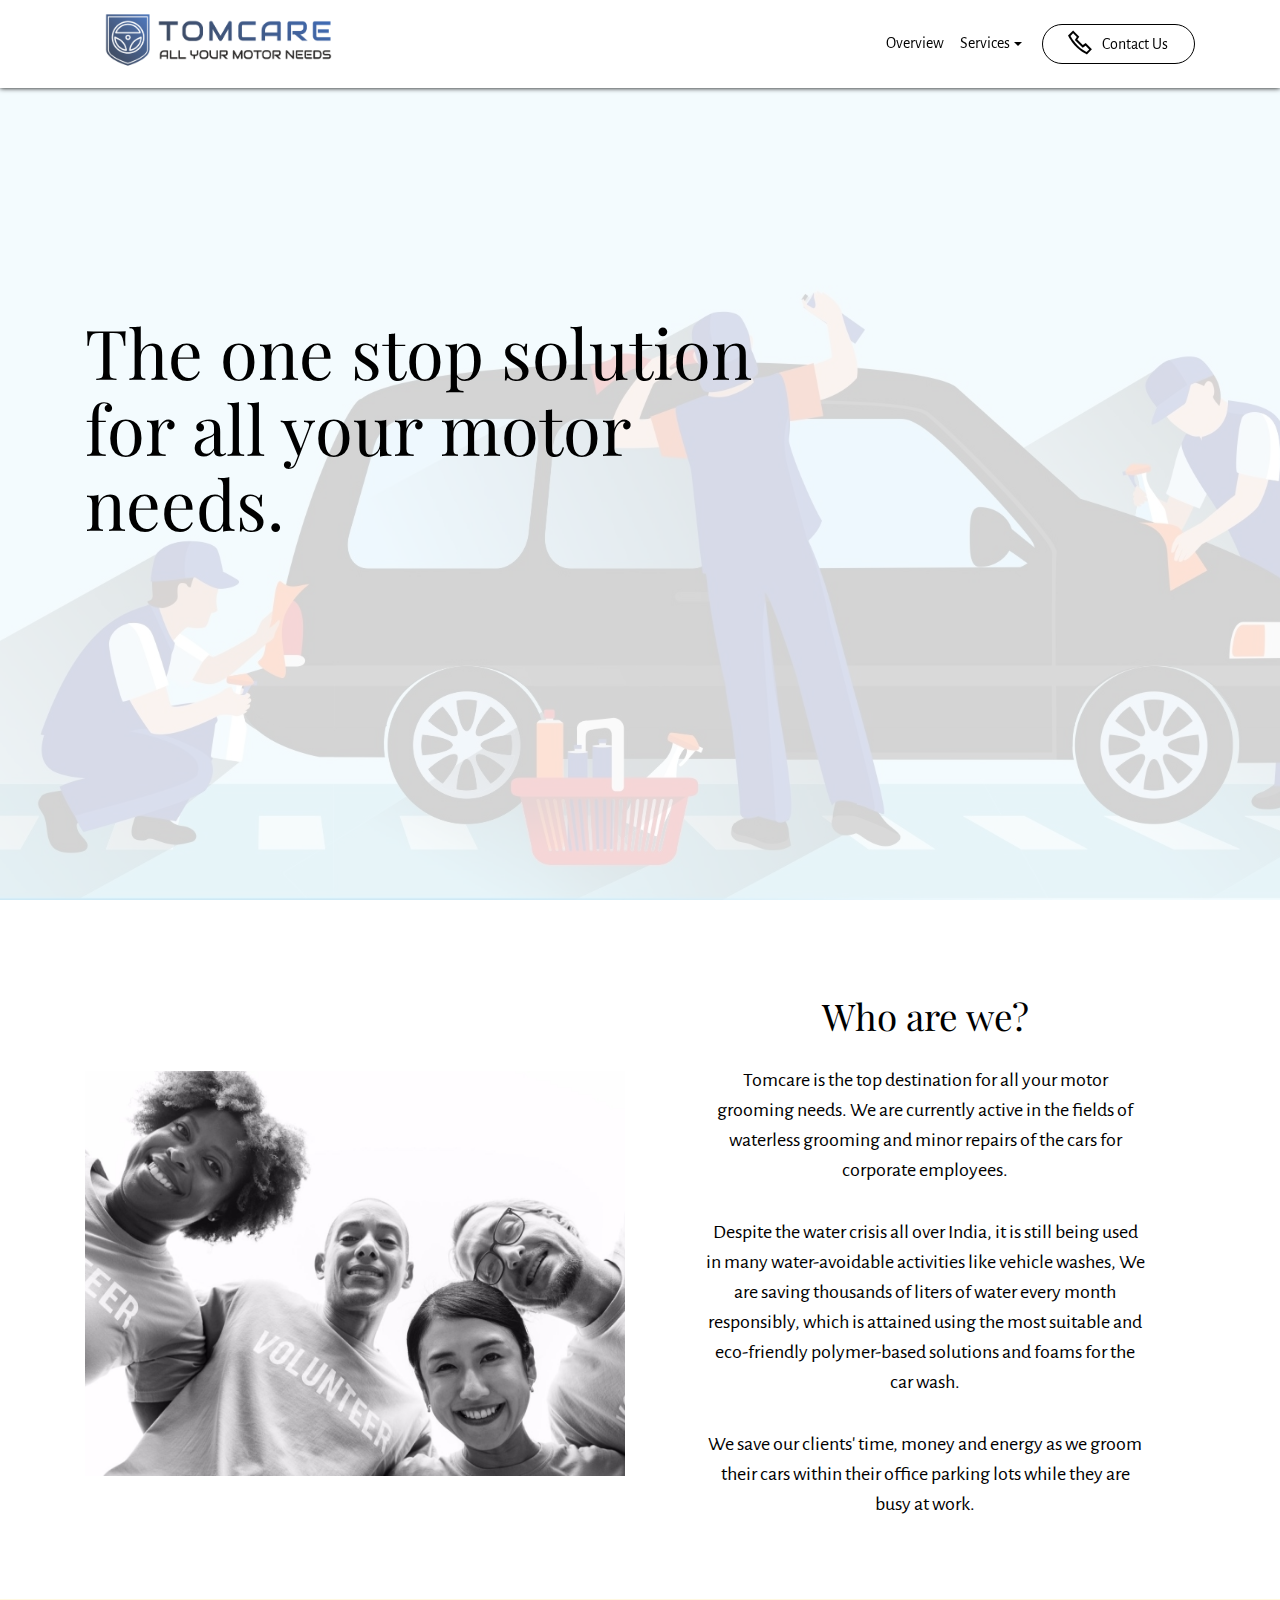
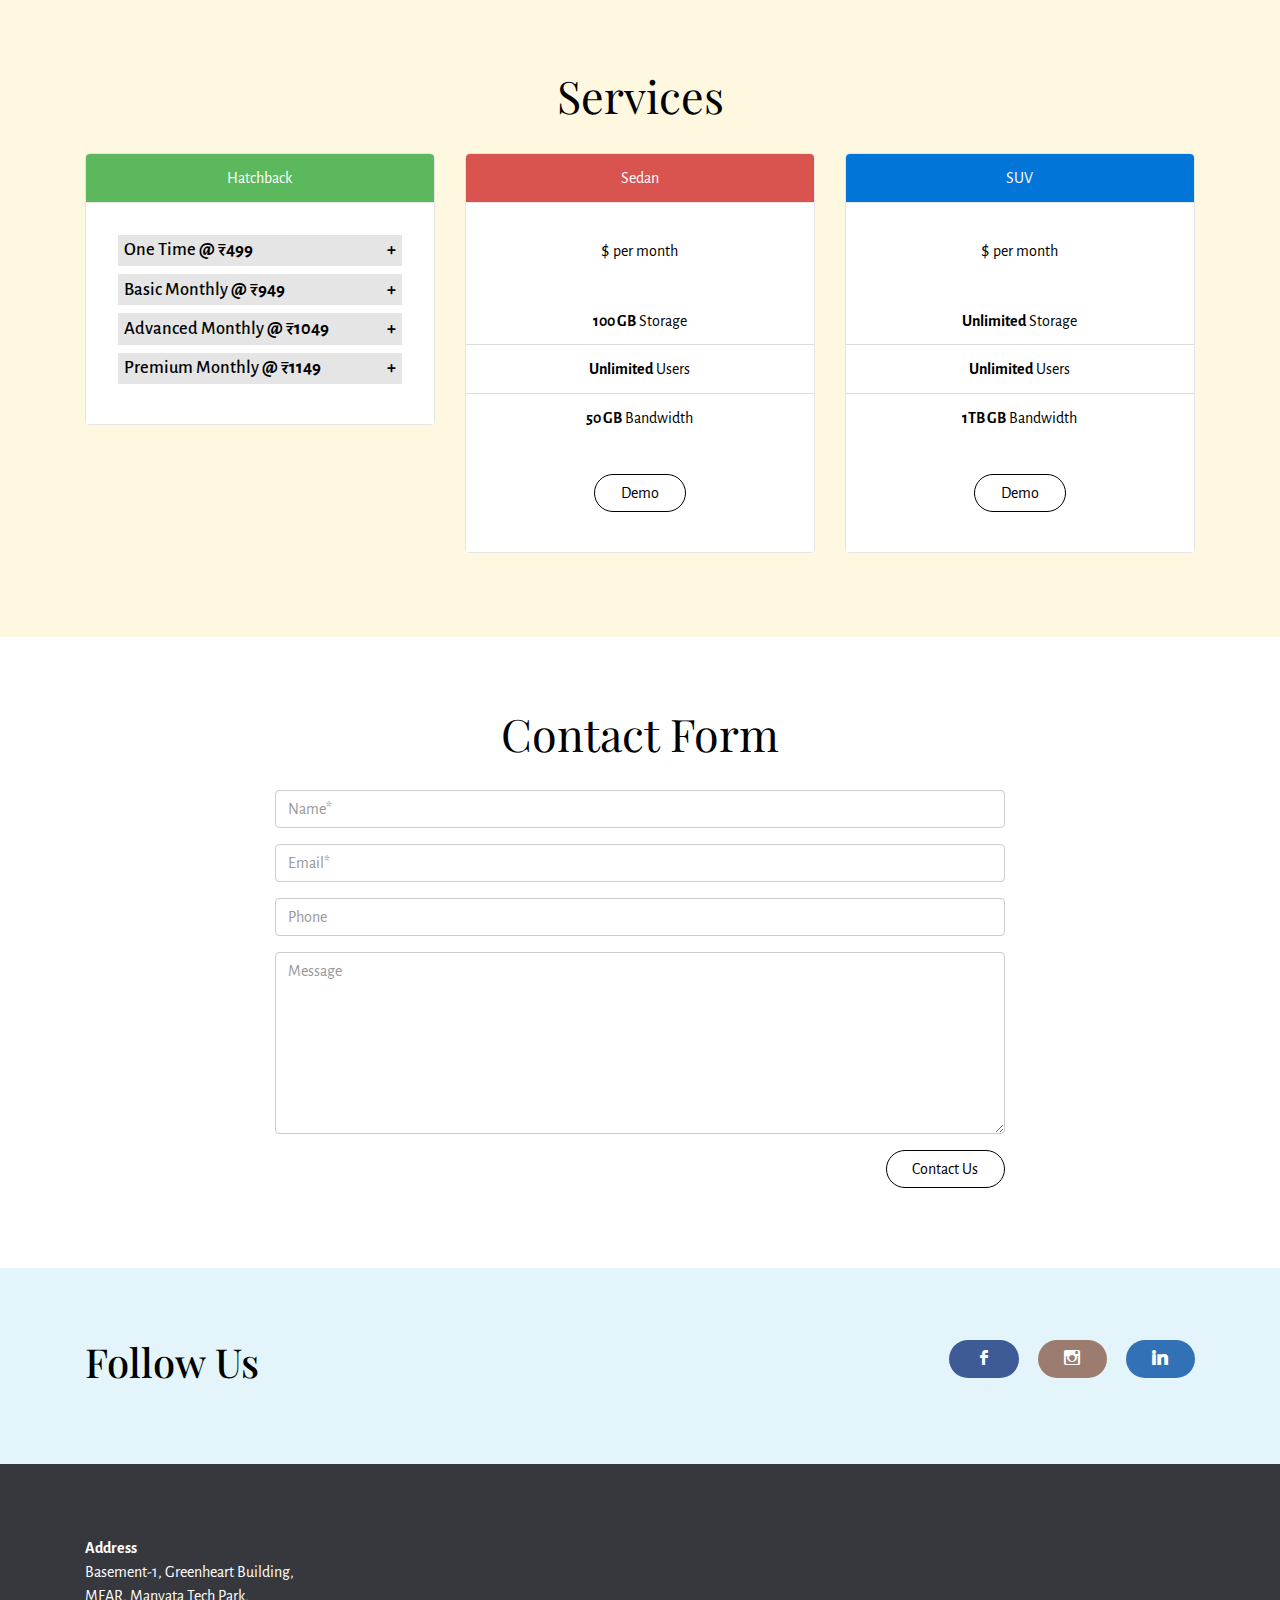
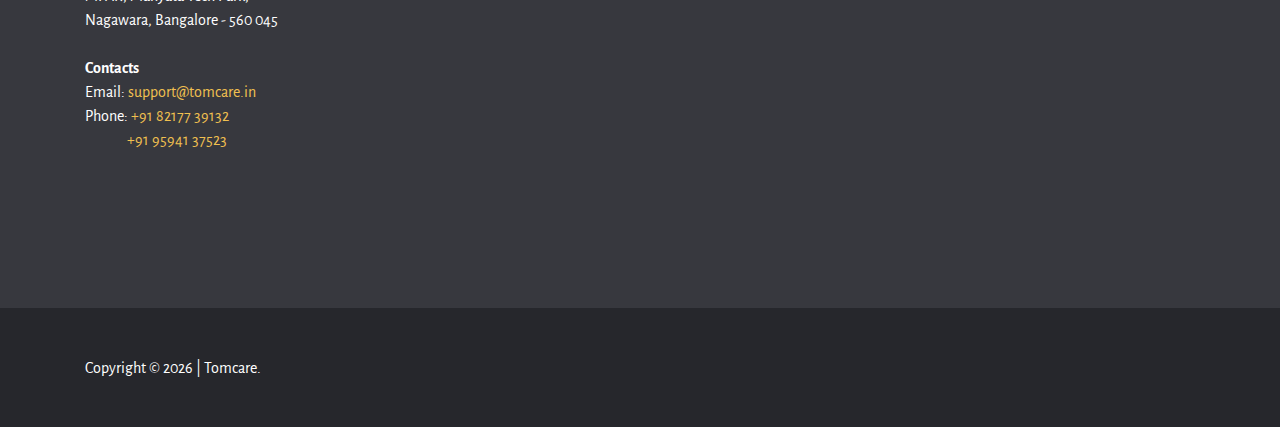
==== index.html @ 5728dd3f "changing mobile number" ====
<!DOCTYPE html>
<html>
<head>
  <meta charset="UTF-8">
  <meta http-equiv="X-UA-Compatible" content="IE=edge">
  <meta name="generator" content="Mobirise v4.11.6, mobirise.com">
  <meta name="viewport" content="width=device-width, initial-scale=1, minimum-scale=1">
  <link rel="shortcut icon" href="assets/images/favicon.ico" type="image/x-icon">
  <meta name="description" content="">
  
  <title>Tomcare</title>
  <link rel="stylesheet" href="https://fonts.googleapis.com/css?family=Alegreya+Sans:400,700&subset=latin,vietnamese,latin-ext">
  <link rel="stylesheet" href="assets/web/assets/mobirise-icons/mobirise-icons.css">
  <link rel="stylesheet" href="https://fonts.googleapis.com/css?family=Playfair+Display:400,700&subset=latin,cyrillic">
  <link rel="stylesheet" href="assets/web/assets/mobirise-icons2/mobirise2.css">
  <link rel="stylesheet" href="assets/tether/tether.min.css">
  <link rel="stylesheet" href="assets/bootstrap/css/bootstrap.min.css">
  <link rel="stylesheet" href="assets/socicon/css/socicon.min.css">
  <link rel="stylesheet" href="assets/dropdown-menu/style.light.css">
  <link rel="stylesheet" href="assets/puritym/css/style.css">
  <link rel="preload" as="style" href="assets/mobirise/css/mbr-additional.css"><link rel="stylesheet" href="assets/mobirise/css/mbr-additional.css" type="text/css">
  <link rel="stylesheet" href="assets/custom/css/style.css">
   
  
</head>
<body>
  <section id="dropdown-menu-0" data-rv-view="0">

    <nav class="navbar navbar-dropdown navbar-fixed-top">

        <div class="container">

            <div class="navbar-brand">
                <h1>
                    <a href="https://www.tomcare.in" class="navbar-logo"><img src="assets/images/logo.png" alt="Tomcare"></a>
                    <a href="https://www.tomcare.in" class="hidden">Tomcare</a>
                </h1>
            </div>

            <button class="navbar-toggler pull-xs-right hidden-md-up" type="button" data-toggle="collapse" data-target="#exCollapsingNavbar">
                <div class="hamburger-icon"></div>
            </button>

            <ul class="nav-dropdown collapse pull-xs-right navbar-toggleable-sm nav navbar-nav" id="exCollapsingNavbar">
                <li class="nav-item"><a class="nav-link link" href="#msg-box4-d">Overview</a></li>
                <li class="nav-item dropdown open">
                    <a class="nav-link link dropdown-toggle" data-toggle="dropdown-submenu" href="#msg-box4-d" aria-expanded="true">Services</a>
                    <div class="dropdown-menu">
                        <a class="dropdown-item" href="#pricing-table1-0">Hatchback</a>
                        <a class="dropdown-item" href="#pricing-table1-0">Sedan</a>
                        <a class="dropdown-item" href="#pricing-table1-0">SUV</a>
                    </div>
                </li>
                <li class="nav-item nav-btn">
                    <a class="nav-link btn btn-black-outline btn-black" href="#form1-1">
                        <span class="mobi-mbri mobi-mbri-phone mbr-iconfont mbr-iconfont-btn"></span>
                        Contact Us
                    </a>
                </li>
            </ul>

        </div>

    </nav>

</section>

<section class="mbr-section mbr-section-full mbr-after-navbar" id="header4-a" data-rv-view="2" style="background-image: url(assets/images/hero-image.jpg);">
    <div class="mbr-table-cell">
        <div class="mbr-overlay" style="opacity: 0.8; background-color: rgb(255, 255, 255);"></div>
        <div class="container">
            <div class="row">
                <div class="col-md-8">
                    <h2 class="mbr-section-title display-1">The one stop solution for all your motor needs.</h2>
                </div>
            </div>
        </div>
        
    </div>
</section>

<section class="mbr-section mbr-section-nopadding" id="msg-box4-d" data-rv-view="5" style="background-color: rgb(255, 255, 255); padding-top: 6rem; padding-bottom: 3rem;">
    
    <div class="container">
        <div class="row">
            <div class="col-xs-12 col-lg-9 mbr-table-cell-lg image-size" style="width: 25%;">
                <div class="mbr-figure"><img src="assets/images/adult-african-afro-1083619-1400x933.jpeg"></div>
            </div>
            <div class="col-xs-12 col-lg-3 mbr-inner-padding text-xs-center mbr-table-cell-lg">
                <h3 class="mbr-section-title display-4">Who are we?</h3>
                
                <div class="lead">
                    <p>
                        Tomcare is the top destination for all your motor grooming needs. We are
                        currently active in the fields of waterless grooming and minor repairs of
                        the cars for corporate employees.</p>
                    <p>
                        Despite the water crisis all over India, it is still being used in many water-avoidable
                        activities like vehicle washes, We are saving thousands of liters of water
                        every month responsibly, which is attained using the most suitable and
                        eco-friendly polymer-based solutions and foams for the car wash.
                    </p>
                    <p>
                        We save our clients' time, money and energy as we groom their cars within their
                        office parking lots while they are busy at work.
                    </p>
                </div>
                <!--div><a class="btn btn-lg btn-black-outline btn-black" href="#">More</a></div-->
            </div>
            
        </div>
    </div>
</section>

<section class="mbr-section mbr-section-small" id="pricing-table1-0" data-rv-view="8" style="background-color: rgb(255, 248, 224); padding-top: 4.5rem; padding-bottom: 4.5rem;">
    

    <div class="container">
        <div class="row">
            <h2 class="mbr-section-title display-3 text-xs-center">Services</h2>
            <div class="col-xs-12 col-sm-6 col-md-4">
                <div class="card text-xs-center">
                    <div class="card-header bg-success">Hatchback</div>
                    <div class="card-block">
                        <h3>One Time <span class="price">₹499</span></h3>
                        <div>
                            <a href="https://api.whatsapp.com/send?phone=918217739132&text=Hi, Please tell me more about your car grooming services. I am looking for One time plans for my Hatchback." target="_blank" class="hidden-md-up btn btn-secondary-outline">
                                <img src="assets/images/whatsapp.png" class="whatsapp-btn"/> &nbsp; Enquire
                            </a>
                            <ul class="list-group list-group-flush">
                                <li class="list-group-item">Waterless Wash</li>
                                <li class="list-group-item">Vacuuming</li>
                            </ul>
                        </div>
                        <h3>Basic Monthly <span class="price">₹949</span></h3>
                        <div>
                            <a href="https://api.whatsapp.com/send?phone=918217739132&text=Hi, Please tell me more about your car grooming services. I am looking for Basic monthly plans for my Hatchback." target="_blank" class="hidden-md-up btn btn-secondary-outline">
                                <img src="assets/images/whatsapp.png" class="whatsapp-btn"/> &nbsp; Enquire
                            </a>
                            <ul class="list-group list-group-flush">
                                <li class="list-group-item">Waterless Wash</li>
                                <li class="list-group-item">Vacuuming</li>
                            </ul>
                        </div>
                        <h3>Advanced Monthly <span class="price">₹1049</span></h3>
                        <div>
                            <a href="https://api.whatsapp.com/send?phone=918217739132&text=Hi, Please tell me more about your car grooming services. I am looking for Advanced monthly plans for my Hatchback." target="_blank" class="hidden-md-up btn btn-secondary-outline">
                                <img src="assets/images/whatsapp.png" class="whatsapp-btn"/> &nbsp; Enquire
                            </a>
                            <ul class="list-group list-group-flush">
                                <li class="list-group-item"><strong>Daily</strong> - Dusting</li>
                                <li class="list-group-item"><strong>Weekly</strong> - Waterless wash, Mag Wheel Polish, Front Grill Cleaning</li>
                                <li class="list-group-item"><strong>Fortnightly</strong> - Vacuuming, Wheel Arches, Dashboard, Mats, Front and Rear Windshields, Side door Windows cleaning</li>
                                <l1 class="list-group-item"><strong>Additional (On Demand)</strong> - One Vacuuming + Ond Waterless wash</l1>
                            </ul>
                        </div>
                        <h3>Premium Monthly <span class="price">₹1149</span></h3>
                        <div>
                            <a href="https://api.whatsapp.com/send?phone=918217739132&text=Hi, Please tell me more about your car grooming services. I am looking for Premium monthly plans for my Hatchback." target="_blank" class="hidden-md-up btn btn-secondary-outline">
                                <img src="assets/images/whatsapp.png" class="whatsapp-btn"/> &nbsp; Enquire
                            </a>
                            <ul class="list-group list-group-flush">
                                <li class="list-group-item">Waterless Wash</li>
                                <li class="list-group-item">Vacuuming</li>
                            </ul>
                        </div>
                    </div>
                </div>
            </div>
            <div class="col-xs-12 col-sm-6 col-md-4">
                <div class="card text-xs-center">
                    <div class="card-header bg-danger">Sedan</div>
                    <div class="card-block lead">
                        <span>$</span><span>0</span> <small>per month</small>
                    </div>
                    <div><ul class="list-group list-group-flush"><li class="list-group-item"><strong>100 GB</strong> Storage</li><li class="list-group-item"><strong>Unlimited</strong> Users</li><li class="list-group-item"><strong>50 GB</strong> Bandwidth</li></ul></div>
                    <div class="card-block"><a href="https://mobirise.com" class="btn btn-secondary-outline">Demo</a></div>
                </div>
            </div>
            <div class="col-xs-12 col-sm-6 col-md-4">
                <div class="card text-xs-center">
                    <div class="card-header bg-primary">SUV</div>
                    <div class="card-block lead">
                        <span>$</span><span>0</span> <small>per month</small>
                    </div>
                    <div><ul class="list-group list-group-flush"><li class="list-group-item"><strong>Unlimited</strong> Storage</li><li class="list-group-item"><strong>Unlimited</strong> Users</li><li class="list-group-item"><strong>1TB GB</strong> Bandwidth</li></ul></div>
                    <div class="card-block"><a href="https://mobirise.com" class="btn btn-secondary-outline">Demo</a></div>
                </div>
            </div>
        </div>
    </div>
</section>

<section class="mbr-section mbr-section-small" id="form1-1" data-rv-view="14" style="background-color: rgb(255, 255, 255); padding-top: 4.5rem; padding-bottom: 4.5rem;">
    
    <div class="container">
        <div class="row">
            <div class="col-sm-8 col-sm-offset-2" data-form-type="formoid">
                <h2 class="mbr-section-title display-3 text-xs-center">Contact Form</h2>

                <div data-form-alert="true"><div hidden="" data-form-alert-success="true">Thanks for filling out form!</div></div>
                <form action="https://mobirise.com/" method="post" data-form-title="Contact Form">
                    <input type="hidden" value="TqcbpcJT4iwQMEj0gdOIn3B65Bv1gLgM1lxr5Ri26bNhhWDnFPhV56dvSXCxVNwVQrxd6OKAh0BfOS/HRj/955dUH+nab8PsYFX/k6JDgeMEDp7yTKjnb5TPKRoa4ggE" data-form-email="true">
                    <div class="form-group">
                        <input type="text" class="form-control" name="name" required="" placeholder="Name*" data-form-field="Name">
                    </div>
                    <div class="form-group">
                        <input type="email" class="form-control" name="email" required="" placeholder="Email*" data-form-field="Email">
                    </div>
                    <div class="form-group">
                        <input type="tel" class="form-control" name="phone" placeholder="Phone" data-form-field="Phone">
                    </div>
                    <div class="form-group">
                        <textarea class="form-control" name="message" rows="7" placeholder="Message" data-form-field="Message"></textarea>
                    </div>
                    <div class="text-xs-right"><button type="submit" class="btn btn-secondary-outline">Contact Us</button></div>
                </form>
            </div>
        </div>
    </div>
</section>

<section class="mbr-section mbr-background hidden" id="msg-box3-4" data-rv-view="23" style="background-image: url(assets/images/sean-pollock-phyq704ffda-unsplash-2000x1333.jpg); padding-top: 9rem; padding-bottom: 9rem;">
    <div class="mbr-overlay" style="opacity: 0.9; background-color: rgb(255, 255, 255);"></div>
    <div class="container">
        <div class="row text-xs-center">
            <div class="col-sm-8 col-sm-offset-2">
                <h2 class="mbr-section-title display-3">Special Offer</h2>
                

                <div class="lead"><p>Mobirise has provided for website developers a growing library of modern blocks which can be used either partially or in full for every website developed through the builder.</p></div>
                <div><a class="btn btn-lg btn-secondary-outline" href="https://mobirise.com">10% OFF</a></div>
            </div>
        </div>
    </div>
</section>

<section class="mbr-section mbr-section-small hidden" id="testimonials1-5" data-rv-view="26" style="background-color: rgb(255, 255, 255); padding-top: 4.5rem; padding-bottom: 4.5rem;">
    <div>
        
        <div class="container">
            <h2 class="mbr-section-title display-3 text-xs-center">What Our Fantastic Users Say</h2>

            <div class="row mbr-testimonial-cards">
                <div class="col-xs-12 col-sm-6 col-md-4">
                    <div class="card">
                        <div class="card-block"><em>“its really very amazing app that makes me finish html page in 3 minutes ( that's usually takes more than 1 hours at least from me if i did it from scratch). i hope to have very big library and plugins for this APP thanks again for your nice application”</em></div>
                        <div class="card-footer text-muted">
                            <div>ABANOUB S.</div>
                            <small>User</small>
                        </div>
                    </div>
                </div><div class="col-xs-12 col-sm-6 col-md-4">
                    <div class="card">
                        <div class="card-block"><em>“First of all hands off to you guys for your effort and nice, super tool. Good work mobirise team. We are expecting the new version soon with advance functionality with full bootstrap design. Great effort and super UI experience with easy drag &amp; drop with no time design bootstrap builder in present web design world.”</em></div>
                        <div class="card-footer text-muted">
                            <div>SUFFIAN A.</div>
                            <small>User</small>
                        </div>
                    </div>
                </div><div class="col-xs-12 col-sm-6 col-md-4">
                    <div class="card">
                        <div class="card-block"><em>“At first view, looks like a nice innovative tool, i like the great focus and time that was given to the responsive design, i also like the simple and clear drag and drop features. Give me more control over the object's properties and ill be using this tool for more serious projects. Regards.”</em></div>
                        <div class="card-footer text-muted">
                            <div>JHOLLMAN C.</div>
                            <small>User</small>
                        </div>
                    </div>
                </div>
            </div>
        </div>
    </div>
</section>

<section class="mbr-section mbr-section-small" id="social-buttons2-e" data-rv-view="39" style="background-color: rgb(227, 245, 250); padding-top: 4.5rem; padding-bottom: 4.5rem;">
    

    <div class="container">
        <div class="row">
            <div class="col-sm-4">
                <h2 class="mbr-section-title h1">Follow Us</h2>
            </div>
            <div class="col-sm-8 text-xs-right">
                <a class="btn btn-social socicon-bg-facebook" title="Facebook" target="_blank" href="https://www.facebook.com/tomcare.in/">
                    <i class="socicon socicon-facebook"></i>
                </a>
                <a class="btn btn-social socicon-bg-instagram" title="Instagram" target="_blank" href="https://www.instagram.com/tomcare.in/">
                    <i class="socicon socicon-instagram"></i>
                </a> 
                <a class="btn btn-social socicon-bg-linkedin" title="LinkedIn" target="_blank" href="https://www.linkedin.com/company/tomcare-in/">
                    <i class="socicon socicon-linkedin"></i>
                </a> 
            </div>
        </div>
    </div>
</section>

<section class="mbr-section mbr-section-small mbr-footer" id="contacts2-9" data-rv-view="41" style="background-color: rgb(55, 56, 62); padding-top: 4.5rem; padding-bottom: 4.5rem;">
    
    <div class="container">
        <div class="row">
            <div class="col-xs-12 col-md-3">
                <p><strong>Address</strong><br>
                    Basement-1, Greenheart Building,<br>
                    MFAR, Manyata Tech Park,<br>
                    Nagawara, Bangalore - 560 045<br><br>
                    <strong>Contacts</strong><br>
                    Email: <a href="mailto:support@tomcare.in" style="text-decoration: none;">support@tomcare.in</a><br>
                    Phone: <a href="tel:8217739132">+91 82177 39132</a><br>
                    &nbsp;&nbsp;&nbsp;&nbsp;&nbsp;&nbsp;&nbsp;&nbsp;&nbsp;&nbsp;&nbsp;&nbsp;&nbsp;
                    <a href="tel:9594137523">+91 95941 37523</a>
                </p>
            </div>
            <div class="col-xs-12 col-md-3"></div>
            <div class="col-xs-12 col-md-6">
                <div class="mbr-map"><iframe frameborder="0" style="border:0" src="https://www.google.com/maps/embed?pb=!1m18!1m12!1m3!1d3886.8525364022175!2d77.61875561477142!3d13.045056890807645!2m3!1f0!2f0!3f0!3m2!1i1024!2i768!4f13.1!3m3!1m2!1s0x3bae17d94260d7df%3A0xf48d86d5947bc1b!2sTOMCARE!5e0!3m2!1sen!2sin!4v1575049731063!5m2!1sen!2sin" allowfullscreen=""></iframe></div>
            </div>
        </div>
    </div>
</section>

<footer class="mbr-section mbr-section-nopadding mbr-footer" id="footer1-2" data-rv-view="43" style="background-color: rgb(38, 39, 44); padding-top: 3rem; padding-bottom: 1.98rem;">
    
    <div class="container">
        <p>Copyright © <script>document.write(new Date().getFullYear());</script> | Tomcare. <a class="hidden" href="#">Terms of Use</a>  <a class="hidden" href="#">Privacy Policy</a></p>
    </div>
</footer>


  <script src="assets/web/assets/jquery/jquery.min.js"></script>
  <script src="assets/web/assets/jquery/jquery-ui.min.js"></script>
  <script src="assets/tether/tether.min.js"></script>
  <script src="assets/bootstrap/js/bootstrap.min.js"></script>
  <script src="assets/smooth-scroll/smooth-scroll.js"></script>
  <script src="assets/dropdown-menu/script.js"></script>
  <script src="assets/puritym/js/script.js"></script>
  <script src="assets/formoid/formoid.min.js"></script>
  <script src="assets/custom/js/script.js"></script>
  
</body>
</html>
---- assets/web/assets/mobirise-icons/mobirise-icons.css ----
@font-face {
  font-family: 'MobiriseIcons';
  src:  url('mobirise-icons.eot?spat4u');
  src:  url('mobirise-icons.eot?spat4u#iefix') format('embedded-opentype'),
    url('mobirise-icons.ttf?spat4u') format('truetype'),
    url('mobirise-icons.woff?spat4u') format('woff'),
    url('mobirise-icons.svg?spat4u#MobiriseIcons') format('svg');
  font-weight: normal;
  font-style: normal;
  font-display: swap;
}

[class^="mbri-"], [class*=" mbri-"] {
  /* use !important to prevent issues with browser extensions that change fonts */
  font-family: MobiriseIcons !important;
  speak: none;
  font-style: normal;
  font-weight: normal;
  font-variant: normal;
  text-transform: none;
  line-height: 1;

  /* Better Font Rendering =========== */
  -webkit-font-smoothing: antialiased;
  -moz-osx-font-smoothing: grayscale;
}

.mbri-add-submenu:before {
  content: "\e900";
}
.mbri-alert:before {
  content: "\e901";
}
.mbri-align-center:before {
  content: "\e902";
}
.mbri-align-justify:before {
  content: "\e903";
}
.mbri-align-left:before {
  content: "\e904";
}
.mbri-align-right:before {
  content: "\e905";
}
.mbri-android:before {
  content: "\e906";
}
.mbri-apple:before {
  content: "\e907";
}
.mbri-arrow-down:before {
  content: "\e908";
}
.mbri-arrow-next:before {
  content: "\e909";
}
.mbri-arrow-prev:before {
  content: "\e90a";
}
.mbri-arrow-up:before {
  content: "\e90b";
}
.mbri-bold:before {
  content: "\e90c";
}
.mbri-bookmark:before {
  content: "\e90d";
}
.mbri-bootstrap:before {
  content: "\e90e";
}
.mbri-briefcase:before {
  content: "\e90f";
}
.mbri-browse:before {
  content: "\e910";
}
.mbri-bulleted-list:before {
  content: "\e911";
}
.mbri-calendar:before {
  content: "\e912";
}
.mbri-camera:before {
  content: "\e913";
}
.mbri-cart-add:before {
  content: "\e914";
}
.mbri-cart-full:before {
  content: "\e915";
}
.mbri-cash:before {
  content: "\e916";
}
.mbri-change-style:before {
  content: "\e917";
}
.mbri-chat:before {
  content: "\e918";
}
.mbri-clock:before {
  content: "\e919";
}
.mbri-close:before {
  content: "\e91a";
}
.mbri-cloud:before {
  content: "\e91b";
}
.mbri-code:before {
  content: "\e91c";
}
.mbri-contact-form:before {
  content: "\e91d";
}
.mbri-credit-card:before {
  content: "\e91e";
}
.mbri-cursor-click:before {
  content: "\e91f";
}
.mbri-cust-feedback:before {
  content: "\e920";
}
.mbri-database:before {
  content: "\e921";
}
.mbri-delivery:before {
  content: "\e922";
}
.mbri-desktop:before {
  content: "\e923";
}
.mbri-devices:before {
  content: "\e924";
}
.mbri-down:before {
  content: "\e925";
}
.mbri-download:before {
  content: "\e989";
}
.mbri-drag-n-drop:before {
  content: "\e927";
}
.mbri-drag-n-drop2:before {
  content: "\e928";
}
.mbri-edit:before {
  content: "\e929";
}
.mbri-edit2:before {
  content: "\e92a";
}
.mbri-error:before {
  content: "\e92b";
}
.mbri-extension:before {
  content: "\e92c";
}
.mbri-features:before {
  content: "\e92d";
}
.mbri-file:before {
  content: "\e92e";
}
.mbri-flag:before {
  content: "\e92f";
}
.mbri-folder:before {
  content: "\e930";
}
.mbri-gift:before {
  content: "\e931";
}
.mbri-github:before {
  content: "\e932";
}
.mbri-globe:before {
  content: "\e933";
}
.mbri-globe-2:before {
  content: "\e934";
}
.mbri-growing-chart:before {
  content: "\e935";
}
.mbri-hearth:before {
  content: "\e936";
}
.mbri-help:before {
  content: "\e937";
}
.mbri-home:before {
  content: "\e938";
}
.mbri-hot-cup:before {
  content: "\e939";
}
.mbri-idea:before {
  content: "\e93a";
}
.mbri-image-gallery:before {
  content: "\e93b";
}
.mbri-image-slider:before {
  content: "\e93c";
}
.mbri-info:before {
  content: "\e93d";
}
.mbri-italic:before {
  content: "\e93e";
}
.mbri-key:before {
  content: "\e93f";
}
.mbri-laptop:before {
  content: "\e940";
}
.mbri-layers:before {
  content: "\e941";
}
.mbri-left-right:before {
  content: "\e942";
}
.mbri-left:before {
  content: "\e943";
}
.mbri-letter:before {
  content: "\e944";
}
.mbri-like:before {
  content: "\e945";
}
.mbri-link:before {
  content: "\e946";
}
.mbri-lock:before {
  content: "\e947";
}
.mbri-login:before {
  content: "\e948";
}
.mbri-logout:before {
  content: "\e949";
}
.mbri-magic-stick:before {
  content: "\e94a";
}
.mbri-map-pin:before {
  content: "\e94b";
}
.mbri-menu:before {
  content: "\e94c";
}
.mbri-mobile:before {
  content: "\e94d";
}
.mbri-mobile2:before {
  content: "\e94e";
}
.mbri-mobirise:before {
  content: "\e94f";
}
.mbri-more-horizontal:before {
  content: "\e950";
}
.mbri-more-vertical:before {
  content: "\e951";
}
.mbri-music:before {
  content: "\e952";
}
.mbri-new-file:before {
  content: "\e953";
}
.mbri-numbered-list:before {
  content: "\e954";
}
.mbri-opened-folder:before {
  content: "\e955";
}
.mbri-pages:before {
  content: "\e956";
}
.mbri-paper-plane:before {
  content: "\e957";
}
.mbri-paperclip:before {
  content: "\e958";
}
.mbri-photo:before {
  content: "\e959";
}
.mbri-photos:before {
  content: "\e95a";
}
.mbri-pin:before {
  content: "\e95b";
}
.mbri-play:before {
  content: "\e95c";
}
.mbri-plus:before {
  content: "\e95d";
}
.mbri-preview:before {
  content: "\e95e";
}
.mbri-print:before {
  content: "\e95f";
}
.mbri-protect:before {
  content: "\e960";
}
.mbri-question:before {
  content: "\e961";
}
.mbri-quote-left:before {
  content: "\e962";
}
.mbri-quote-right:before {
  content: "\e963";
}
.mbri-refresh:before {
  content: "\e964";
}
.mbri-responsive:before {
  content: "\e965";
}
.mbri-right:before {
  content: "\e966";
}
.mbri-rocket:before {
  content: "\e967";
}
.mbri-sad-face:before {
  content: "\e968";
}
.mbri-sale:before {
  content: "\e969";
}
.mbri-save:before {
  content: "\e96a";
}
.mbri-search:before {
  content: "\e96b";
}
.mbri-setting:before {
  content: "\e96c";
}
.mbri-setting2:before {
  content: "\e96d";
}
.mbri-setting3:before {
  content: "\e96e";
}
.mbri-share:before {
  content: "\e96f";
}
.mbri-shopping-bag:before {
  content: "\e970";
}
.mbri-shopping-basket:before {
  content: "\e971";
}
.mbri-shopping-cart:before {
  content: "\e972";
}
.mbri-sites:before {
  content: "\e973";
}
.mbri-smile-face:before {
  content: "\e974";
}
.mbri-speed:before {
  content: "\e975";
}
.mbri-star:before {
  content: "\e976";
}
.mbri-success:before {
  content: "\e977";
}
.mbri-sun:before {
  content: "\e978";
}
.mbri-sun2:before {
  content: "\e979";
}
.mbri-tablet:before {
  content: "\e97a";
}
.mbri-tablet-vertical:before {
  content: "\e97b";
}
.mbri-target:before {
  content: "\e97c";
}
.mbri-timer:before {
  content: "\e97d";
}
.mbri-to-ftp:before {
  content: "\e97e";
}
.mbri-to-local-drive:before {
  content: "\e97f";
}
.mbri-touch-swipe:before {
  content: "\e980";
}
.mbri-touch:before {
  content: "\e981";
}
.mbri-trash:before {
  content: "\e982";
}
.mbri-underline:before {
  content: "\e983";
}
.mbri-unlink:before {
  content: "\e984";
}
.mbri-unlock:before {
  content: "\e985";
}
.mbri-up-down:before {
  content: "\e986";
}
.mbri-up:before {
  content: "\e987";
}
.mbri-update:before {
  content: "\e988";
}
.mbri-upload:before {
 content: "\e926"; 
}
.mbri-user:before {
  content: "\e98a";
}
.mbri-user2:before {
  content: "\e98b";
}
.mbri-users:before {
  content: "\e98c";
}
.mbri-video:before {
  content: "\e98d";
}
.mbri-video-play:before {
  content: "\e98e";
}
.mbri-watch:before {
  content: "\e98f";
}
.mbri-website-theme:before {
  content: "\e990";
}
.mbri-wifi:before {
  content: "\e991";
}
.mbri-windows:before {
  content: "\e992";
}
.mbri-zoom-out:before {
  content: "\e993";
}
.mbri-redo:before {
  content: "\e994";
}
.mbri-undo:before {
  content: "\e995";
}
---- assets/web/assets/mobirise-icons2/mobirise2.css ----
@font-face {
  font-family: 'Moririse2';
  font-display: swap;
  src:  url('mobirise2.eot?f2bix4');
  src:  url('mobirise2.eot?f2bix4#iefix') format('embedded-opentype'),
    url('mobirise2.ttf?f2bix4') format('truetype'),
    url('mobirise2.woff?f2bix4') format('woff'),
    url('mobirise2.svg?f2bix4#mobirise2') format('svg');
  font-weight: normal;
  font-style: normal;
}

[class^="mobi-"], [class*=" mobi-"] {
  /* use !important to prevent issues with browser extensions that change fonts */
  font-family: 'Moririse2' !important;
  speak: none;
  font-style: normal;
  font-weight: normal;
  font-variant: normal;
  text-transform: none;
  line-height: 1;

  /* Better Font Rendering =========== */
  -webkit-font-smoothing: antialiased;
  -moz-osx-font-smoothing: grayscale;
}

.mobi-mbri-add-submenu:before {
  content: "\e900";
}
.mobi-mbri-alert:before {
  content: "\e901";
}
.mobi-mbri-align-center:before {
  content: "\e902";
}
.mobi-mbri-align-justify:before {
  content: "\e903";
}
.mobi-mbri-align-left:before {
  content: "\e904";
}
.mobi-mbri-align-right:before {
  content: "\e905";
}
.mobi-mbri-android:before {
  content: "\e906";
}
.mobi-mbri-apple:before {
  content: "\e907";
}
.mobi-mbri-arrow-down:before {
  content: "\e908";
}
.mobi-mbri-arrow-next:before {
  content: "\e909";
}
.mobi-mbri-arrow-prev:before {
  content: "\e90a";
}
.mobi-mbri-arrow-up:before {
  content: "\e90b";
}
.mobi-mbri-bold:before {
  content: "\e90c";
}
.mobi-mbri-bookmark:before {
  content: "\e90d";
}
.mobi-mbri-bootstrap:before {
  content: "\e90e";
}
.mobi-mbri-briefcase:before {
  content: "\e90f";
}
.mobi-mbri-browse:before {
  content: "\e910";
}
.mobi-mbri-bulleted-list:before {
  content: "\e911";
}
.mobi-mbri-calendar:before {
  content: "\e912";
}
.mobi-mbri-camera:before {
  content: "\e913";
}
.mobi-mbri-cart-add:before {
  content: "\e914";
}
.mobi-mbri-cart-full:before {
  content: "\e915";
}
.mobi-mbri-cash:before {
  content: "\e916";
}
.mobi-mbri-change-style:before {
  content: "\e917";
}
.mobi-mbri-chat:before {
  content: "\e918";
}
.mobi-mbri-clock:before {
  content: "\e919";
}
.mobi-mbri-close:before {
  content: "\e91a";
}
.mobi-mbri-cloud:before {
  content: "\e91b";
}
.mobi-mbri-code:before {
  content: "\e91c";
}
.mobi-mbri-contact-form:before {
  content: "\e91d";
}
.mobi-mbri-credit-card:before {
  content: "\e91e";
}
.mobi-mbri-cursor-click:before {
  content: "\e91f";
}
.mobi-mbri-cust-feedback:before {
  content: "\e920";
}
.mobi-mbri-database:before {
  content: "\e921";
}
.mobi-mbri-delivery:before {
  content: "\e922";
}
.mobi-mbri-desktop:before {
  content: "\e923";
}
.mobi-mbri-devices:before {
  content: "\e924";
}
.mobi-mbri-down:before {
  content: "\e925";
}
.mobi-mbri-download-2:before {
  content: "\e926";
}
.mobi-mbri-download:before {
  content: "\e927";
}
.mobi-mbri-drag-n-drop-2:before {
  content: "\e928";
}
.mobi-mbri-drag-n-drop:before {
  content: "\e929";
}
.mobi-mbri-edit-2:before {
  content: "\e92a";
}
.mobi-mbri-edit:before {
  content: "\e92b";
}
.mobi-mbri-error:before {
  content: "\e92c";
}
.mobi-mbri-extension:before {
  content: "\e92d";
}
.mobi-mbri-features:before {
  content: "\e92e";
}
.mobi-mbri-file:before {
  content: "\e92f";
}
.mobi-mbri-flag:before {
  content: "\e930";
}
.mobi-mbri-folder:before {
  content: "\e931";
}
.mobi-mbri-gift:before {
  content: "\e932";
}
.mobi-mbri-github:before {
  content: "\e933";
}
.mobi-mbri-globe-2:before {
  content: "\e934";
}
.mobi-mbri-globe:before {
  content: "\e935";
}
.mobi-mbri-growing-chart:before {
  content: "\e936";
}
.mobi-mbri-hearth:before {
  content: "\e937";
}
.mobi-mbri-help:before {
  content: "\e938";
}
.mobi-mbri-home:before {
  content: "\e939";
}
.mobi-mbri-hot-cup:before {
  content: "\e93a";
}
.mobi-mbri-idea:before {
  content: "\e93b";
}
.mobi-mbri-image-gallery:before {
  content: "\e93c";
}
.mobi-mbri-image-slider:before {
  content: "\e93d";
}
.mobi-mbri-info:before {
  content: "\e93e";
}
.mobi-mbri-italic:before {
  content: "\e93f";
}
.mobi-mbri-key:before {
  content: "\e940";
}
.mobi-mbri-laptop:before {
  content: "\e941";
}
.mobi-mbri-layers:before {
  content: "\e942";
}
.mobi-mbri-left-right:before {
  content: "\e943";
}
.mobi-mbri-left:before {
  content: "\e944";
}
.mobi-mbri-letter:before {
  content: "\e945";
}
.mobi-mbri-like:before {
  content: "\e946";
}
.mobi-mbri-link:before {
  content: "\e947";
}
.mobi-mbri-lock:before {
  content: "\e948";
}
.mobi-mbri-login:before {
  content: "\e949";
}
.mobi-mbri-logout:before {
  content: "\e94a";
}
.mobi-mbri-magic-stick:before {
  content: "\e94b";
}
.mobi-mbri-map-pin:before {
  content: "\e94c";
}
.mobi-mbri-menu:before {
  content: "\e94d";
}
.mobi-mbri-mobile-2:before {
  content: "\e94e";
}
.mobi-mbri-mobile-horizontal:before {
  content: "\e94f";
}
.mobi-mbri-mobile:before {
  content: "\e950";
}
.mobi-mbri-mobirise:before {
  content: "\e951";
}
.mobi-mbri-more-horizontal:before {
  content: "\e952";
}
.mobi-mbri-more-vertical:before {
  content: "\e953";
}
.mobi-mbri-music:before {
  content: "\e954";
}
.mobi-mbri-new-file:before {
  content: "\e955";
}
.mobi-mbri-numbered-list:before {
  content: "\e956";
}
.mobi-mbri-opened-folder:before {
  content: "\e957";
}
.mobi-mbri-pages:before {
  content: "\e958";
}
.mobi-mbri-paper-plane:before {
  content: "\e959";
}
.mobi-mbri-paperclip:before {
  content: "\e95a";
}
.mobi-mbri-phone:before {
  content: "\e95b";
}
.mobi-mbri-photo:before {
  content: "\e95c";
}
.mobi-mbri-photos:before {
  content: "\e95d";
}
.mobi-mbri-pin:before {
  content: "\e95e";
}
.mobi-mbri-play:before {
  content: "\e95f";
}
.mobi-mbri-plus:before {
  content: "\e960";
}
.mobi-mbri-preview:before {
  content: "\e961";
}
.mobi-mbri-print:before {
  content: "\e962";
}
.mobi-mbri-protect:before {
  content: "\e963";
}
.mobi-mbri-question:before {
  content: "\e964";
}
.mobi-mbri-quote-left:before {
  content: "\e965";
}
.mobi-mbri-quote-right:before {
  content: "\e966";
}
.mobi-mbri-redo:before {
  content: "\e967";
}
.mobi-mbri-refresh:before {
  content: "\e968";
}
.mobi-mbri-responsive-2:before {
  content: "\e969";
}
.mobi-mbri-responsive:before {
  content: "\e96a";
}
.mobi-mbri-right:before {
  content: "\e96b";
}
.mobi-mbri-rocket:before {
  content: "\e96c";
}
.mobi-mbri-sad-face:before {
  content: "\e96d";
}
.mobi-mbri-sale:before {
  content: "\e96e";
}
.mobi-mbri-save:before {
  content: "\e96f";
}
.mobi-mbri-search:before {
  content: "\e970";
}
.mobi-mbri-setting-2:before {
  content: "\e971";
}
.mobi-mbri-setting-3:before {
  content: "\e972";
}
.mobi-mbri-setting:before {
  content: "\e973";
}
.mobi-mbri-share:before {
  content: "\e974";
}
.mobi-mbri-shopping-bag:before {
  content: "\e975";
}
.mobi-mbri-shopping-basket:before {
  content: "\e976";
}
.mobi-mbri-shopping-cart:before {
  content: "\e977";
}
.mobi-mbri-sites:before {
  content: "\e978";
}
.mobi-mbri-smile-face:before {
  content: "\e979";
}
.mobi-mbri-speed:before {
  content: "\e97a";
}
.mobi-mbri-star:before {
  content: "\e97b";
}
.mobi-mbri-success:before {
  content: "\e97c";
}
.mobi-mbri-sun:before {
  content: "\e97d";
}
.mobi-mbri-sun2:before {
  content: "\e97e";
}
.mobi-mbri-tablet-vertical:before {
  content: "\e97f";
}
.mobi-mbri-tablet:before {
  content: "\e980";
}
.mobi-mbri-target:before {
  content: "\e981";
}
.mobi-mbri-timer:before {
  content: "\e982";
}
.mobi-mbri-to-ftp:before {
  content: "\e983";
}
.mobi-mbri-to-local-drive:before {
  content: "\e984";
}
.mobi-mbri-touch-swipe:before {
  content: "\e985";
}
.mobi-mbri-touch:before {
  content: "\e986";
}
.mobi-mbri-trash:before {
  content: "\e987";
}
.mobi-mbri-underline:before {
  content: "\e988";
}
.mobi-mbri-undo:before {
  content: "\e989";
}
.mobi-mbri-unlink:before {
  content: "\e98a";
}
.mobi-mbri-unlock:before {
  content: "\e98b";
}
.mobi-mbri-up-down:before {
  content: "\e98c";
}
.mobi-mbri-up:before {
  content: "\e98d";
}
.mobi-mbri-update:before {
  content: "\e98e";
}
.mobi-mbri-upload-2:before {
  content: "\e98f";
}
.mobi-mbri-upload:before {
  content: "\e990";
}
.mobi-mbri-user-2:before {
  content: "\e991";
}
.mobi-mbri-user:before {
  content: "\e992";
}
.mobi-mbri-users:before {
  content: "\e993";
}
.mobi-mbri-video-play:before {
  content: "\e994";
}
.mobi-mbri-video:before {
  content: "\e995";
}
.mobi-mbri-watch:before {
  content: "\e996";
}
.mobi-mbri-website-theme-2:before {
  content: "\e997";
}
.mobi-mbri-website-theme:before {
  content: "\e998";
}
.mobi-mbri-wifi:before {
  content: "\e999";
}
.mobi-mbri-windows:before {
  content: "\e99a";
}
.mobi-mbri-zoom-in:before {
  content: "\e99b";
}
.mobi-mbri-zoom-out:before {
  content: "\e99c";
}
---- assets/socicon/css/socicon.min.css ----
@font-face{font-family:'socicon';src:url('../fonts/socicon.eot');src:url('../fonts/socicon.eot?#iefix') format('embedded-opentype'),url('../fonts/socicon.woff') format('woff'),url('../fonts/socicon.woff2') format('woff2'),url('../fonts/socicon.ttf') format('truetype'),url('../fonts/socicon.svg#sociconregular') format('svg');font-weight:normal;font-style:normal}.socicon{position:relative;top:1px;display:inline-block;font-family:'socicon';font-style:normal;font-weight:normal;line-height:1;text-transform:none !important;-webkit-font-smoothing:antialiased;-moz-osx-font-smoothing:grayscale}.socicon-twitter:before{content:"a"}.socicon-facebook:before{content:"b"}.socicon-google:before{content:"c"}.socicon-pinterest:before{content:"d"}.socicon-foursquare:before{content:"e"}.socicon-yahoo:before{content:"f"}.socicon-skype:before{content:"g"}.socicon-yelp:before{content:"h"}.socicon-feedburner:before{content:"i"}.socicon-linkedin:before{content:"j"}.socicon-viadeo:before{content:"k"}.socicon-xing:before{content:"l"}.socicon-myspace:before{content:"m"}.socicon-soundcloud:before{content:"n"}.socicon-spotify:before{content:"o"}.socicon-grooveshark:before{content:"p"}.socicon-lastfm:before{content:"q"}.socicon-youtube:before{content:"r"}.socicon-vimeo:before{content:"s"}.socicon-dailymotion:before{content:"t"}.socicon-vine:before{content:"u"}.socicon-flickr:before{content:"v"}.socicon-500px:before{content:"w"}.socicon-instagram:before{content:"x"}.socicon-wordpress:before{content:"y"}.socicon-tumblr:before{content:"z"}.socicon-blogger:before{content:"A"}.socicon-technorati:before{content:"B"}.socicon-reddit:before{content:"C"}.socicon-dribbble:before{content:"D"}.socicon-stumbleupon:before{content:"E"}.socicon-digg:before{content:"F"}.socicon-envato:before{content:"G"}.socicon-behance:before{content:"H"}.socicon-delicious:before{content:"I"}.socicon-deviantart:before{content:"J"}.socicon-forrst:before{content:"K"}.socicon-play:before{content:"L"}.socicon-zerply:before{content:"M"}.socicon-wikipedia:before{content:"N"}.socicon-apple:before{content:"O"}.socicon-flattr:before{content:"P"}.socicon-github:before{content:"Q"}.socicon-chimein:before{content:"R"}.socicon-friendfeed:before{content:"S"}.socicon-newsvine:before{content:"T"}.socicon-identica:before{content:"U"}.socicon-bebo:before{content:"V"}.socicon-zynga:before{content:"W"}.socicon-steam:before{content:"X"}.socicon-xbox:before{content:"Y"}.socicon-windows:before{content:"Z"}.socicon-outlook:before{content:"1"}.socicon-coderwall:before{content:"2"}.socicon-tripadvisor:before{content:"3"}.socicon-appnet:before{content:"4"}.socicon-goodreads:before{content:"5"}.socicon-tripit:before{content:"6"}.socicon-lanyrd:before{content:"7"}.socicon-slideshare:before{content:"8"}.socicon-buffer:before{content:"9"}.socicon-rss:before{content:","}.socicon-vkontakte:before{content:";"}.socicon-disqus:before{content:":"}.socicon-houzz:before{content:"+"}.socicon-mail:before{content:"@"}.socicon-patreon:before{content:"="}.socicon-paypal:before{content:"-"}.socicon-playstation:before{content:"^"}.socicon-smugmug:before{content:"¨"}.socicon-swarm:before{content:"$"}.socicon-triplej:before{content:"*"}.socicon-yammer:before{content:"&"}.socicon-stackoverflow:before{content:"("}.socicon-drupal:before{content:"#"}.socicon-odnoklassniki:before{content:"."}.socicon-android:before{content:"_"}.socicon-meetup:before{content:"]"}.socicon-persona:before{content:")"}.socicon-amazon:before{content:"£"}.socicon-ello:before{content:"'"}.socicon-mixcloud:before{content:"\""}.socicon-8tracks:before{content:"}"}.socicon-twitch:before{content:"{"}.socicon-bg-twitter{background:#4da7de}.socicon-bg-twitter:hover{background:#4da7de !important}.socicon-bg-facebook{background:#3e5b98}.socicon-bg-facebook:hover{background:#3e5b98 !important}.socicon-bg-google{background:#d93e2d}.socicon-bg-google:hover{background:#d93e2d !important}.socicon-bg-pinterest{background:#c92619}.socicon-bg-pinterest:hover{background:#c92619 !important}.socicon-bg-foursquare{background:#f94877}.socicon-bg-foursquare:hover{background:#f94877 !important}.socicon-bg-yahoo{background:#6e2a85}.socicon-bg-yahoo:hover{background:#6e2a85 !important}.socicon-bg-skype{background:#28abe3}.socicon-bg-skype:hover{background:#28abe3 !important}.socicon-bg-yelp{background:#c83218}.socicon-bg-yelp:hover{background:#c83218 !important}.socicon-bg-feedburner{background:#fc0}.socicon-bg-feedburner:hover{background:#fc0 !important}.socicon-bg-linkedin{background:#3371b7}.socicon-bg-linkedin:hover{background:#3371b7 !important}.socicon-bg-viadeo{background:#e4a000}.socicon-bg-viadeo:hover{background:#e4a000 !important}.socicon-bg-xing{background:#005a60}.socicon-bg-xing:hover{background:#005a60 !important}.socicon-bg-myspace{background:#323232}.socicon-bg-myspace:hover{background:#323232 !important}.socicon-bg-soundcloud{background:#fe3801}.socicon-bg-soundcloud:hover{background:#fe3801 !important}.socicon-bg-spotify{background:#7bb342}.socicon-bg-spotify:hover{background:#7bb342 !important}.socicon-bg-grooveshark{background:#000}.socicon-bg-grooveshark:hover{background:#000 !important}.socicon-bg-lastfm{background:#d41316}.socicon-bg-lastfm:hover{background:#d41316 !important}.socicon-bg-youtube{background:#e02a20}.socicon-bg-youtube:hover{background:#e02a20 !important}.socicon-bg-vimeo{background:#51b5e7}.socicon-bg-vimeo:hover{background:#51b5e7 !important}.socicon-bg-dailymotion{background:#004e72}.socicon-bg-dailymotion:hover{background:#004e72 !important}.socicon-bg-vine{background:#00b389}.socicon-bg-vine:hover{background:#00b389 !important}.socicon-bg-flickr{background:#1e1e1b}.socicon-bg-flickr:hover{background:#1e1e1b !important}.socicon-bg-500px{background:#58a9de}.socicon-bg-500px:hover{background:#58a9de !important}.socicon-bg-instagram{background:#9c7c6e}.socicon-bg-instagram:hover{background:#9c7c6e !important}.socicon-bg-wordpress{background:#464646}.socicon-bg-wordpress:hover{background:#464646 !important}.socicon-bg-tumblr{background:#45556c}.socicon-bg-tumblr:hover{background:#45556c !important}.socicon-bg-blogger{background:#ec661c}.socicon-bg-blogger:hover{background:#ec661c !important}.socicon-bg-technorati{background:#5cb030}.socicon-bg-technorati:hover{background:#5cb030 !important}.socicon-bg-reddit{background:#e74a1e}.socicon-bg-reddit:hover{background:#e74a1e !important}.socicon-bg-dribbble{background:#e84d88}.socicon-bg-dribbble:hover{background:#e84d88 !important}.socicon-bg-stumbleupon{background:#e64011}.socicon-bg-stumbleupon:hover{background:#e64011 !important}.socicon-bg-digg{background:#1d1d1b}.socicon-bg-digg:hover{background:#1d1d1b !important}.socicon-bg-envato{background:#597c3a}.socicon-bg-envato:hover{background:#597c3a !important}.socicon-bg-behance{background:#000}.socicon-bg-behance:hover{background:#000 !important}.socicon-bg-delicious{background:#020202}.socicon-bg-delicious:hover{background:#020202 !important}.socicon-bg-deviantart{background:#c5d200}.socicon-bg-deviantart:hover{background:#c5d200 !important}.socicon-bg-forrst{background:#5b9a68}.socicon-bg-forrst:hover{background:#5b9a68 !important}.socicon-bg-play{background:#000}.socicon-bg-play:hover{background:#000 !important}.socicon-bg-zerply{background:#9dbc7a}.socicon-bg-zerply:hover{background:#9dbc7a !important}.socicon-bg-wikipedia{background:#000}.socicon-bg-wikipedia:hover{background:#000 !important}.socicon-bg-apple{background:#b9bfc1}.socicon-bg-apple:hover{background:#b9bfc1 !important}.socicon-bg-flattr{background:#f67c1a}.socicon-bg-flattr:hover{background:#f67c1a !important}.socicon-bg-github{background:#221e1b}.socicon-bg-github:hover{background:#221e1b !important}.socicon-bg-chimein{background:#888688}.socicon-bg-chimein:hover{background:#888688 !important}.socicon-bg-friendfeed{background:#2f72c4}.socicon-bg-friendfeed:hover{background:#2f72c4 !important}.socicon-bg-newsvine{background:#075b2f}.socicon-bg-newsvine:hover{background:#075b2f !important}.socicon-bg-identica{background:#000}.socicon-bg-identica:hover{background:#000 !important}.socicon-bg-bebo{background:#ef1011}.socicon-bg-bebo:hover{background:#ef1011 !important}.socicon-bg-zynga{background:#dc0606}.socicon-bg-zynga:hover{background:#dc0606 !important}.socicon-bg-steam{background:#8f8d8a}.socicon-bg-steam:hover{background:#8f8d8a !important}.socicon-bg-xbox{background:#92c83e}.socicon-bg-xbox:hover{background:#92c83e !important}.socicon-bg-windows{background:#00bdf6}.socicon-bg-windows:hover{background:#00bdf6 !important}.socicon-bg-outlook{background:#0072c6}.socicon-bg-outlook:hover{background:#0072c6 !important}.socicon-bg-coderwall{background:#3e8dcc}.socicon-bg-coderwall:hover{background:#3e8dcc !important}.socicon-bg-tripadvisor{background:#000}.socicon-bg-tripadvisor:hover{background:#000 !important}.socicon-bg-appnet{background:#494949}.socicon-bg-appnet:hover{background:#494949 !important}.socicon-bg-goodreads{background:#463020}.socicon-bg-goodreads:hover{background:#463020 !important}.socicon-bg-tripit{background:#1982c3}.socicon-bg-tripit:hover{background:#1982c3 !important}.socicon-bg-lanyrd{background:#3c80c9}.socicon-bg-lanyrd:hover{background:#3c80c9 !important}.socicon-bg-slideshare{background:#4ba3a6}.socicon-bg-slideshare:hover{background:#4ba3a6 !important}.socicon-bg-buffer{background:#000}.socicon-bg-buffer:hover{background:#000 !important}.socicon-bg-rss{background:#f26109}.socicon-bg-rss:hover{background:#f26109 !important}.socicon-bg-vkontakte{background:#5a7fa6}.socicon-bg-vkontakte:hover{background:#5a7fa6 !important}.socicon-bg-disqus{background:#2e9fff}.socicon-bg-disqus:hover{background:#2e9fff !important}.socicon-bg-houzz{background:#7cc04b}.socicon-bg-houzz:hover{background:#7cc04b !important}.socicon-bg-mail{background:#000}.socicon-bg-mail:hover{background:#000 !important}.socicon-bg-patreon{background:#e44727}.socicon-bg-patreon:hover{background:#e44727 !important}.socicon-bg-paypal{background:#009cde}.socicon-bg-paypal:hover{background:#009cde !important}.socicon-bg-playstation{background:#000}.socicon-bg-playstation:hover{background:#000 !important}.socicon-bg-smugmug{background:#acfd32}.socicon-bg-smugmug:hover{background:#acfd32 !important}.socicon-bg-swarm{background:#fc9d3c}.socicon-bg-swarm:hover{background:#fc9d3c !important}.socicon-bg-triplej{background:#e53531}.socicon-bg-triplej:hover{background:#e53531 !important}.socicon-bg-yammer{background:#1175c4}.socicon-bg-yammer:hover{background:#1175c4 !important}.socicon-bg-stackoverflow{background:#fd9827}.socicon-bg-stackoverflow:hover{background:#fd9827 !important}.socicon-bg-drupal{background:#00598e}.socicon-bg-drupal:hover{background:#00598e !important}.socicon-bg-odnoklassniki{background:#f48420}.socicon-bg-odnoklassniki:hover{background:#f48420 !important}.socicon-bg-android{background:#8ec047}.socicon-bg-android:hover{background:#8ec047 !important}.socicon-bg-meetup{background:#e2373c}.socicon-bg-meetup:hover{background:#e2373c !important}.socicon-bg-persona{background:#e6753d}.socicon-bg-persona:hover{background:#e6753d !important}.socicon-bg-amazon{background:#f90}.socicon-bg-amazon:hover{background:#f90 !important}.socicon-bg-ello{background:#000}.socicon-bg-ello:hover{background:#000 !important}.socicon-bg-mixcloud{background:#314359}.socicon-bg-mixcloud:hover{background:#314359 !important}.socicon-bg-8tracks{background:#122c4b}.socicon-bg-8tracks:hover{background:#122c4b !important}.socicon-bg-twitch{background:#6441a5}.socicon-bg-twitch:hover{background:#6441a5 !important}
---- assets/dropdown-menu/style.light.css ----
.navbar-dropdown-open{overflow:hidden!important}.navbar-dropdown-open .navbar-dropdown.opened{bottom:0;left:0;overflow-y:scroll;position:fixed;right:0;top:0;transition:none}.navbar-dropdown{left:0;padding-top:1.5rem;padding-bottom:1.5rem;position:absolute;right:0;top:0;transition:all 0.25s ease;z-index:1030}.navbar-dropdown .navbar-brand,.navbar-dropdown .navbar-toggler{position:relative;z-index:995}.navbar-dropdown.bg-color.transparent{background:none!important}.navbar-dropdown.navbar-fixed-top{position:fixed}.navbar-dropdown .navbar-brand{line-height:0;margin-right:1.5rem;padding:0}.navbar-dropdown .navbar-brand a{line-height:2.35rem;vertical-align:middle}.navbar-dropdown .navbar-brand a,.navbar-dropdown .navbar-brand a:hover{text-decoration:none}.navbar-dropdown .navbar-brand .navbar-logo,.navbar-dropdown .navbar-brand .navbar-logo a{line-height:0;vertical-align:baseline}.navbar-dropdown .navbar-logo{margin-right:0.5rem}.navbar-dropdown .navbar-logo img{display:inline;height:2.35rem}@media (max-width:543px){.navbar-dropdown .navbar-toggleable-xs{padding-top:0.425rem}.navbar-dropdown .navbar-toggleable-xs .btn{margin-bottom:0.425rem;margin-top:0.425rem}.navbar-dropdown .navbar-toggleable-xs .dropdown-menu{padding-bottom:0.425rem}.navbar-dropdown .navbar-toggleable-xs .dropdown-menu .dropdown-menu{padding-bottom:0}}@media (max-width:767px){.navbar-dropdown .navbar-toggleable-sm{padding-top:0.425rem}.navbar-dropdown .navbar-toggleable-sm .btn{margin-bottom:0.425rem;margin-top:0.425rem}.navbar-dropdown .navbar-toggleable-sm .dropdown-menu{padding-bottom:0.425rem}.navbar-dropdown .navbar-toggleable-sm .dropdown-menu .dropdown-menu{padding-bottom:0}}@media (max-width:991px){.navbar-dropdown .navbar-toggleable-md{padding-top:0.425rem}.navbar-dropdown .navbar-toggleable-md .btn{margin-bottom:0.425rem;margin-top:0.425rem}.navbar-dropdown .navbar-toggleable-md .dropdown-menu{padding-bottom:0.425rem}.navbar-dropdown .navbar-toggleable-md .dropdown-menu .dropdown-menu{padding-bottom:0}}@media (min-width:544px){.navbar-dropdown{border-radius:0}}.navbar-dropdown .btn{margin-bottom:0}.navbar-dropdown .btn-white-outline{color:#fff;background-image:none;background-color:transparent;border-color:#fff}.navbar-dropdown .btn-white-outline:focus,.navbar-dropdown .btn-white-outline.focus,.navbar-dropdown .btn-white-outline:active,.navbar-dropdown .btn-white-outline.active,.open > .navbar-dropdown .btn-white-outline.dropdown-toggle{color:#000;background-color:#fff;border-color:#fff}.navbar-dropdown .btn-white-outline:hover{color:#000;background-color:#fff;border-color:#fff}.navbar-dropdown .btn-white-outline.disabled:focus,.navbar-dropdown .btn-white-outline.disabled.focus,.navbar-dropdown .btn-white-outline:disabled:focus,.navbar-dropdown .btn-white-outline:disabled.focus{border-color:white}.navbar-dropdown .btn-white-outline.disabled:hover,.navbar-dropdown .btn-white-outline:disabled:hover{border-color:white}.navbar-dropdown .btn-black-outline{color:#000;background-image:none;background-color:transparent;border-color:#000}.navbar-dropdown .btn-black-outline:focus,.navbar-dropdown .btn-black-outline.focus,.navbar-dropdown .btn-black-outline:active,.navbar-dropdown .btn-black-outline.active,.open > .navbar-dropdown .btn-black-outline.dropdown-toggle{color:#fff;background-color:#000;border-color:#000}.navbar-dropdown .btn-black-outline:hover{color:#fff;background-color:#000;border-color:#000}.navbar-dropdown .btn-black-outline.disabled:focus,.navbar-dropdown .btn-black-outline.disabled.focus,.navbar-dropdown .btn-black-outline:disabled:focus,.navbar-dropdown .btn-black-outline:disabled.focus{border-color:#333}.navbar-dropdown .btn-black-outline.disabled:hover,.navbar-dropdown .btn-black-outline:disabled:hover{border-color:#333}.is-builder .navbar-dropdown .dropdown-toggle::after{vertical-align:baseline}.dropdown-menu.dropdown-submenu{left:100%;margin-left:-6px;margin-top:-6px;top:0}.dropdown-menu .dropdown-toggle[data-toggle="dropdown-submenu"]::after{border-bottom:0.3em solid transparent;border-left:0.3em solid;border-right:0;border-top:0.3em solid transparent;margin-left:0.3rem}.dropdown-menu .dropdown-toggle[data-toggle="dropdown-submenu"][aria-expanded="true"]{background-color:#f5f5f5}.dropdown-menu .dropdown-item:focus{outline:0}.nav-dropdown-sm{clear:left;float:none!important;position:relative;z-index:999}.nav-dropdown-sm .nav-item{float:none}.nav-dropdown-sm .nav-item + .nav-item{margin-left:0}.nav-dropdown-sm .nav-link,.nav-dropdown-sm .dropdown-item{position:relative}.nav-dropdown-sm .dropdown-toggle::after{position:absolute;right:0;top:50%;margin-top:-0.15em}.nav-dropdown-sm .dropdown-toggle[data-toggle="dropdown-submenu"]::after{margin-left:.25rem;border-top:0.3em solid;border-right:0.3em solid transparent;border-left:0.3em solid transparent;border-bottom:0}.nav-dropdown-sm .dropdown-toggle[data-toggle="dropdown-submenu"][aria-expanded="true"]::after{border-top:0;border-right:0.3em solid transparent;border-left:0.3em solid transparent;border-bottom:0.3em solid}.nav-dropdown-sm .dropdown-menu{margin:0;padding:0;position:relative;top:0;left:0;width:100%;border:0;float:none;border-radius:0;background:none;padding-left:20px}.nav-dropdown-sm .dropdown-item{padding-left:0}.nav-dropdown-sm .dropdown-item,.nav-dropdown-sm .dropdown-item:hover,.nav-dropdown-sm .dropdown-item:focus{background:none!important}
---- assets/puritym/css/style.css ----
/**
 * BOOTSTRAP CUSTOM
 */
.container {
  position: relative;
}

.btn {
  margin-bottom: 0.5rem;
}

.btn + .btn {
  margin-left: 1rem;
}

.btn-white {
  background: #fff;
  color: inherit;
}

.btn-black {
  background: #000;
  color: #fff;
}

.btn-social,
.btn-social:hover,
.btn-social:active,
.btn-social:focus {
  color: #fff;
}

.display-1 {
  font-size: 4.3rem;
  margin-top: 3.9rem;
  margin-bottom: 2.8rem;
}

.display-2 {
  font-size: 3.5rem;
  margin-top: 3.5rem;
  margin-bottom: 2.5rem;
}

.display-3 {
  font-size: 2.8rem;
  margin-top: 3.2rem;
  margin-bottom: 2rem;
}

.display-4 {
  font-size: 2.3rem;
  margin-top: 2.3rem;
  margin-bottom: 1.8rem;
}

p.lead,
.lead p {
  margin-bottom: 2rem;
}

.card .card-img-top {
  width: 100%;
}

.card-block {
  background-color: #fff;
}

@media (min-width: 768px) {
  .col-md-4:nth-of-type(3n+1) {
    clear: left;
  }
}

@media (min-width: 544px) and (max-width: 767px) {
  .col-md-4:nth-of-type(odd) {
    clear: left;
  }
}

.row.no-gutter {
  margin-left: 0;
  margin-right: 0;
}

.row.no-gutter > [class*=col-]:not(:first-child),
.row.no-gutter > [class*=col-]:not(:last-child) {
  padding-right: 0;
  padding-left: 0;
}

blockquote {
  padding: .5rem 1rem;
  margin: 0 0 1rem;
  margin-bottom: 1rem;
  font-size: 1.25rem;
  border-left: .25rem solid #f1c050;
}

/**
 * TYPOGRAPHY
 */
body {
  font-family: "Alegreya Sans", sans-serif;
}

h1, h2, h3, h4, h5, h6,
.h1, .h2, .h3, .h4, .h5, .h6,
.display-1, .display-2, .display-3, .display-4 {
  font-family: "Playfair Display", sans-serif;
}

/**
 * MAPS
 */
@-webkit-keyframes mapCircleLoading {
  from {
    -webkit-transform: rotate(0deg);
  }
  to {
    -webkit-transform: rotate(359deg);
  }
}

@keyframes mapCircleLoading {
  from {
    transform: rotate(0deg);
  }
  to {
    transform: rotate(359deg);
  }
}

.mbr-map {
  position: relative;
}

.mbr-map iframe {
  height: 100%;
  width: 100%;
}

.mbr-map [data-state-details] {
  color: #6b6763;
  font-family: "Alegreya Sans", sans-serif;
  font-size: 1.25rem;
  height: 1.5em;
  margin-top: -0.75em;
  padding-left: 20px;
  padding-right: 20px;
  position: absolute;
  text-align: center;
  top: 50%;
  width: 100%;
}

.mbr-map[data-state] {
  background: #e9e5dc;
}

.mbr-map[data-state="loading"] [data-state-details] {
  display: none;
}

.mbr-map[data-state="loading"]::after {
  content: "";
  -webkit-animation: mapCircleLoading .6s infinite linear;
  animation: mapCircleLoading .6s infinite linear;
  border-radius: 50%;
  border: 6px rgba(255, 255, 255, 0.35) solid;
  border-top-color: #fff;
  height: 40px;
  left: 50%;
  margin-left: -20px;
  margin-top: -20px;
  position: absolute;
  top: 50%;
  width: 40px;
}

/**
 * SECTIONS
 */
.mbr-section {
  position: relative;
  padding-top: 9rem;
  padding-bottom: 9rem;
  background-position: 50% 50%;
  background-repeat: no-repeat;
  background-size: cover;
}

.mbr-section-full {
  display: table;
  width: 100%;
  height: 100vh;
  padding-top: 0;
  padding-bottom: 0;
}

.mbr-section-small {
  padding-top: 4.5rem;
  padding-bottom: 4.5rem;
}

.mbr-section-nopadding {
  padding-top: 0;
  padding-bottom: 0;
}

.mbr-section-title {
  margin-top: 0;
}

.mbr-table {
  display: table;
}

.mbr-table-cell {
  position: relative;
  display: table-cell;
  vertical-align: middle;
  padding-top: 9rem;
  padding-bottom: 9rem;
}

.mbr-inner-padding {
  padding: 4rem;
}

/* footer */
.mbr-footer {
  color: #fff;
}

.mbr-footer .mbr-map,
.mbr-footer .mbr-google-map {
  height: 300px;
}

.mbr-footer .form-control {
  color: #fff;
  background-color: #26272c;
  border-color: #1b1c20;
}

.mbr-footer ul {
  list-style-type: none;
  padding: 0;
}

.mbr-footer ul li {
  position: relative;
  padding-left: 1.2rem;
}

.mbr-footer ul li:before {
  content: '';
  position: absolute;
  margin-left: -1.2rem;
  width: 10px;
  height: 1px;
  top: 50%;
  background-color: #fff;
}

footer.mbr-footer {
  padding-top: 3rem;
  padding-bottom: 2rem;
}

/**
 * NAVBAR
 */
.mbr-navbar {
  position: absolute;
  top: 0;
  right: 0;
  left: 0;
  padding: 1.5rem 1rem;
  background-color: #fff;
  z-index: 1030;
}

.mbr-navbar.navbar-fixed-top {
  position: fixed;
}

.mbr-navbar.navbar-transparent {
  background-color: transparent;
}

.mbr-navbar .navbar-logo {
  margin-right: 1.5rem;
  float: left;
}

.mbr-navbar .navbar-logo,
.mbr-navbar .navbar-logo img {
  height: 37px;
}

.mbr-navbar .navbar-brand {
  margin-right: 1.5rem;
}

.mbr-navbar .navbar-divider,
.mbr-navbar .navbar-nav .nav-item + .nav-item,
.mbr-navbar .navbar-nav .nav-link + .nav-link {
  margin-left: 1rem;
}

.mbr-navbar .navbar-nav + .navbar-nav {
  margin-right: 20px;
}

.mbr-navbar .hamburger-icon, .navbar-dropdown .hamburger-icon {
  content: "";
  width: 16px;
  -webkit-box-shadow: 0 -6px 0 1px,0 0 0 1px,0 6px 0 1px;
  -moz-box-shadow: 0 -6px 0 1px,0 0 0 1px,0 6px 0 1px;
  box-shadow: 0 -6px 0 1px,0 0 0 1px,0 6px 0 1px;
}

/**
 * HELPERS
 */
/* Colors */
.text-white {
  color: #fff !important;
}

.text-black {
  color: #000 !important;
}

/**
 * Mobirise Classes
 */
.mbr-after-navbar:before {
  content: "";
  display: block;
  height: 54px;
}

.mbr-section__container--first {
  padding-bottom: 1rem;
}

.mbr-section__container--middle {
  padding-top: 1rem;
  padding-bottom: 1rem;
}

.mbr-section__container--last {
  padding-top: 1rem;
}

.mbr-overlay,
.mbr-background-video,
.mbr-background-video-preview {
  position: absolute;
  bottom: 0;
  left: 0;
  right: 0;
  top: 0;
}

.mbr-overlay {
  background-color: #fff;
  opacity: 0.5;
  z-index: 1;
}

.mbr-overlay ~ * {
  z-index: 2;
}

.mbr-background-video-preview {
  z-index: 0 !important;
}

.mbr-figure {
  display: block;
  overflow: hidden;
  position: relative;
  width: 100%;
  margin: 0;
}

.mbr-figure img, .mbr-figure iframe {
  display: block;
  width: 100%;
}

.mbr-figure .mbr-figure-caption {
  width: 100%;
  padding: 1.5rem 0;
  background-color: #FFF8E0;
}

.mbr-figure .mbr-figure-caption-over {
  position: absolute;
  bottom: 0;
  background-color: rgba(255, 255, 255, 0.5);
}

.mbr-map,
.mbr-google-map {
  height: 400px;
}

.mbr-arrow {
  position: absolute;
  text-align: center;
  font-size: 35px;
  bottom: 71px;
  left: 50%;
  text-decoration: none !important;
  width: 30px;
  margin-left: -15px;
  line-height: 1px;
  padding: 0 20px;
  -webkit-animation: floating-arrow 1.6s infinite ease-in-out 0s;
  -o-animation: floating-arrow 1.6s infinite ease-in-out 0s;
  animation: floating-arrow 1.6s infinite ease-in-out 0s;
}

.mbr-arrow, .mbr-arrow:hover, .mbr-arrow:focus {
  color: inherit;
}

@-webkit-keyframes floating-arrow {
  from {
    -webkit-transform: translateY(0);
    transform: translateY(0);
  }
  65% {
    -webkit-transform: translateY(11px);
    transform: translateY(11px);
  }
  to {
    -webkit-transform: translateY(0);
    transform: translateY(0);
  }
}

@-o-keyframes floating-arrow {
  from {
    -webkit-transform: translateY(0);
    transform: translateY(0);
  }
  65% {
    -webkit-transform: translateY(11px);
    transform: translateY(11px);
  }
  to {
    -webkit-transform: translateY(0);
    transform: translateY(0);
  }
}

@keyframes floating-arrow {
  from {
    -webkit-transform: translateY(0);
    transform: translateY(0);
  }
  65% {
    -webkit-transform: translateY(11px);
    transform: translateY(11px);
  }
  to {
    -webkit-transform: translateY(0);
    transform: translateY(0);
  }
}

@media (max-width: 767px) {
  .mbr-arrow {
    bottom: 41px;
  }
}

@media (max-width: 320px) {
  .mbr-arrow {
    bottom: 21px;
    text-align: center;
  }
}

@media all and (device-width: 320px) and (device-height: 568px) and (orientation: portrait) {
  .mbr-arrow {
    bottom: 31px;
  }
}

/*-------

   Slider

-------*/
.mbr-slider .carousel-inner > .active,
.mbr-slider .carousel-inner > .next,
.mbr-slider .carousel-inner > .prev {
  display: table;
}

.mbr-slider .carousel-control {
  background-image: none;
  width: 54px;
  height: 54px;
  top: 50%;
  margin-top: -27px;
  line-height: 54px;
  border-radius: 27px;
  color: inherit;
  background: #fff;
  border: 1px solid #000;
  opacity: 1;
  text-shadow: none;
  z-index: 5;
  -webkit-transition: all 0.2s ease-in-out 0s;
  -o-transition: all 0.2s ease-in-out 0s;
  transition: all 0.2s ease-in-out 0s;
}

.mbr-slider .carousel-control .icon-next,
.mbr-slider .carousel-control .icon-prev {
  margin-top: -18px;
  font-size: 30px;
}

.mbr-slider .carousel-control.left {
  margin-left: 2rem;
}

.mbr-slider .carousel-control.right {
  margin-right: 2rem;
}

.mbr-slider .carousel-control:hover {
  background: #000;
  color: #fff;
}

.mbr-slider .carousel-indicators {
  bottom: 0;
}

.mbr-slider .carousel-indicators li,
.mbr-slider .carousel-indicators .active {
  width: 15px;
  height: 15px;
  margin: 3px;
  border: 1px solid #000;
}

.mbr-slider .carousel-indicators .active {
  background-color: #000;
}

.mbr-slider .mbr-overlay {
  z-index: 0;
}

@media (max-width: 767px) {
  .mbr-slider .carousel-control {
    top: auto;
    bottom: 20px;
  }
  .mbr-slider > .container .carousel-control {
    margin-bottom: 0px;
  }
}

/* boxed slider */
.mbr-slider > .boxed-slider {
  position: relative;
  padding: 93px 0;
}

.mbr-slider > .boxed-slider > div {
  position: relative;
}

.mbr-slider > .container img {
  width: 100%;
}

.mbr-slider > .container img + .row {
  position: absolute;
  top: 50%;
  left: 0;
  right: 0;
  -webkit-transform: translateY(-50%);
  -moz-transform: translateY(-50%);
  transform: translateY(-50%);
}

.mbr-slider .mbr-section {
  padding: 0;
  background-attachment: scroll;
}

.mbr-slider .mbr-table-cell {
  padding: 0;
}

.mbr-slider > .container .carousel-indicators {
  margin-bottom: 3px;
}

/* article slider */
.mbr-slider > .article-slider .mbr-section,
.mbr-slider > .article-slider .mbr-section .mbr-table-cell {
  padding-top: 0;
  padding-bottom: 0;
}

/*-------

   Gallery

-------*/
.mbr-gallery .mbr-gallery-item {
  position: relative;
  display: inline-block;
  width: 25%;
}

@media (max-width: 768px) {
  .mbr-gallery .mbr-gallery-item {
    width: 50%;
  }
}

@media (max-width: 400px) {
  .mbr-gallery .mbr-gallery-item {
    width: 100%;
  }
}

.mbr-gallery .mbr-gallery-item > a {
  position: relative;
  display: block;
  background: #fff;
  outline: none;
}

.mbr-gallery .mbr-gallery-item img {
  width: 100%;
  opacity: 1;
  -webkit-transition: .2s opacity ease-in-out;
  transition: .2s opacity ease-in-out;
}

.mbr-gallery .mbr-gallery-item > a:hover img {
  opacity: 0.9;
}

.mbr-gallery .mbr-gallery-item .icon {
  position: absolute;
  font-size: 30px;
  top: 50%;
  left: 50%;
  color: #000;
  opacity: 0;
  -webkit-transform: translateX(-50%) translateY(-50%);
  transform: translateX(-50%) translateY(-50%);
  -webkit-transition: .2s opacity ease-in-out;
  transition: .2s opacity ease-in-out;
}

.mbr-gallery .mbr-gallery-item > a:hover .icon {
  opacity: 1;
}

/* remove spacing */
.mbr-gallery .mbr-gallery-row.no-gutter {
  margin: 0;
}

.mbr-gallery .mbr-gallery-row.no-gutter .mbr-gallery-item {
  padding: 0;
}

/* container */
.mbr-gallery .container.mbr-gallery-layout-default {
  padding: 93px 0;
}

/* fix horizontal scrollbar */
.mbr-gallery .mbr-gallery-layout-default,
.mbr-gallery .mbr-gallery-layout-article {
  overflow: hidden;
}

/* lightbox */
.mbr-gallery .modal {
  position: fixed;
  overflow: hidden;
  padding-right: 0 !important;
}

.mbr-gallery .modal-body {
  padding: 0;
}

.mbr-gallery .modal-body img {
  width: 100%;
}

.mbr-gallery .modal .close {
  position: absolute;
  background-image: none;
  font-size: 20px;
  width: 54px;
  height: 54px;
  border-radius: 27px;
  color: #000;
  top: 2rem;
  right: 2rem;
  line-height: 54px;
  opacity: 1;
  border: 1px solid #000;
  text-align: center;
  text-shadow: none;
  z-index: 5;
  -webkit-transition: all 0.2s ease-in-out 0s;
  -o-transition: all 0.2s ease-in-out 0s;
  transition: all 0.2s ease-in-out 0s;
}

.mbr-gallery .modal .close:hover {
  background: #000;
  color: #fff;
}

/* modal back color opacity */
.modal-backdrop.in {
  opacity: 0.8;
  filter: alpha(opacity=80);
}

@media (max-width: 768px) {
  .mbr-gallery .modal-dialog {
    margin: 10px auto;
  }
  .mbr-gallery .carousel-indicators,
  .mbr-gallery .carousel-control,
  .mbr-gallery .modal .close {
    position: fixed;
  }
}

/* fix fade in effect */
.mbr-gallery .modal.fade .modal-dialog {
  margin-top: -100px;
  -webkit-transition: margin-top 0.3s ease-out;
  -moz-transition: margin-top 0.3s ease-out;
  -o-transition: margin-top 0.3s ease-out;
  transition: margin-top 0.3s ease-out;
}

.mbr-gallery .modal.in .modal-dialog,
.mbr-gallery .modal.fade .modal-dialog {
  -webkit-transform: none;
  -ms-transform: none;
  -o-transform: none;
  transform: none;
}

.mbr-gallery .modal.in .modal-dialog {
  margin-top: 30px;
}

/* iconfont default styling */
/* for buttons */
.mbr-iconfont.mbr-iconfont-btn,
.mbr-buttons__btn .mbr-iconfont {
  padding-right: 0.3em;
  font-size: 1.5em;
  line-height: 0.5em;
  vertical-align: text-bottom;
  position: relative;
  top: -0.1em;
  text-decoration: none;
}

/* menu links */
.mbr-iconfont.mbr-iconfont-btn-parent,
.mbr-buttons__link .mbr-iconfont {
  padding-right: 0.3em;
  font-size: 1.3em;
  top: -0.2em;
  position: relative;
  vertical-align: middle;
}

/* msg-box4 */
.mbr-iconfont.mbr-iconfont-msg-box4,
.mbr-iconfont.mbr-iconfont-msg-box5 {
  font-size: 357px;
  text-decoration: none;
  color: #000;
}

/*menu logo */
.mbr-iconfont.mbr-iconfont-menu,
.mbr-iconfont.mbr-iconfont-ext__menu {
  font-size: 37px;
  text-decoration: none;
  color: rgba(0, 0, 0, 0.8);
}

/* contacts1 */
.mbr-iconfont.mbr-iconfont-contacts1 {
  font-size: 119px;
  text-decoration: none;
  color: #9C9C9C;
}

.mbr-iconfont.mbr-iconfont-features1 {
  font-size: 140px;
  text-decoration: none;
  text-align: center;
  display: block;
  margin-top: 0.2em;
}

.mbr-table-cell-lg {
  position: relative;
  display: table-cell;
  vertical-align: middle;
  padding-top: 0;
  padding-bottom: 0;
  float: none;
}

@media (max-width: 991px) {
  .mbr-table-cell-lg {
    display: block;
  }
}

/*image-resize*/
.image-size .mbr-figure {
  text-align: center;
}

@media (max-width: 991px) {
  .image-size {
    width: 100% !important;
  }
  .image-size .mbr-iconfont {
    font-size: 260px !important;
  }
}

.align-center {
  text-align: center;
}

.col,
.col-12,
.col-auto {
  position: relative;
  width: 100%;
  min-height: 1px;
  padding-left: 15px;
  padding-right: 15px;
}

.col {
  -ms-flex-preferred-size: 0;
  flex-basis: 0;
  -ms-flex-positive: 1;
  flex-grow: 1;
  max-width: 100%;
}

.col-auto {
  -ms-flex: 0 0 auto;
  flex: 0 0 auto;
  width: auto;
  max-width: none;
}

form a.btn {
  margin: 0;
}

.mx-auto {
  margin: 0 auto;
}

section.custom-form .container,
section.form .container {
  display: flex;
}

.form-row {
  display: flex;
  flex-wrap: wrap;
  margin: 0 -15px;
}
.engine {
	position: absolute;
	text-indent: -2400px;
	text-align: center;
	padding: 0;
	top: 0;
	left: -2400px;
}
---- assets/mobirise/css/mbr-additional.css ----
#dropdown-menu-0 .hide-buttons [data-button] {
  display: none !important;
}
#dropdown-menu-0 .nav .link,
#dropdown-menu-0 .dropdown-item {
  font-size: 1em;
  color: #000000;
}
#dropdown-menu-0 .navbar,
#dropdown-menu-0 .dropdown-menu {
  background: #ffffff;
}
#dropdown-menu-0 .dropdown-menu .dropdown-toggle[aria-expanded="true"],
#dropdown-menu-0 .dropdown-menu a:hover,
#dropdown-menu-0 .dropdown-menu a:focus {
  background: #f5f5f5;
}
#dropdown-menu-0 .navbar-toggler {
  color: #000000;
}
#header4-a H1 {
  color: #000000;
}
#msg-box3-4 .mbr-header .mbr-header__text {
  text-align: center;
}
#msg-box3-4 .mbr-header .mbr-header__subtext {
  text-align: center;
}
---- assets/mobirise/css/mbr-additional.css ----
#dropdown-menu-0 .hide-buttons [data-button] {
  display: none !important;
}
#dropdown-menu-0 .nav .link,
#dropdown-menu-0 .dropdown-item {
  font-size: 1em;
  color: #000000;
}
#dropdown-menu-0 .navbar,
#dropdown-menu-0 .dropdown-menu {
  background: #ffffff;
}
#dropdown-menu-0 .dropdown-menu .dropdown-toggle[aria-expanded="true"],
#dropdown-menu-0 .dropdown-menu a:hover,
#dropdown-menu-0 .dropdown-menu a:focus {
  background: #f5f5f5;
}
#dropdown-menu-0 .navbar-toggler {
  color: #000000;
}
#header4-a H1 {
  color: #000000;
}
#msg-box3-4 .mbr-header .mbr-header__text {
  text-align: center;
}
#msg-box3-4 .mbr-header .mbr-header__subtext {
  text-align: center;
}
---- assets/custom/css/style.css ----
.hidden {
    display: none!important;
}
.navbar-dropdown {
    padding-top: 0;
    padding-bottom: 0;
    box-shadow: 0 0 5px 0;
}
.navbar-dropdown .navbar-logo img {
    height: 5rem;
}
.navbar-dropdown .nav-dropdown {
    padding-top: 1.5em;
    padding-bottom: 1.5em;
}
.card .card-block h3 {
    font-family: unset;
    font-size: 1.15em;
    text-align: left;
    border: 1px solid #e5e5e5;
    background-color: #e5e5e5;
    padding: 0.25em;
}
.card .card-block h3::after {
    content: "+";
    float: right;
    font-weight: bold;
}
.card .card-block h3.ui-accordion-header-active::after {
    content: "-";
    float: right;
    font-weight: bold;
}
.card .card-block h3 .price {
    font-weight: bold;
}
.card .card-block h3 .price::before {
    content: "@ ";
}
.list-group-item:first-child {
    border: none;
}
.whatsapp-btn {
    height: 1.5em;
}
@media (max-width: 768px) {
    .navbar-toggler {
        margin-top: 1.5em;
        margin-bottom: 1.5em;
    }
    .navbar-brand {
        margin-right: 0!important;
        width: 80%;
    }
}
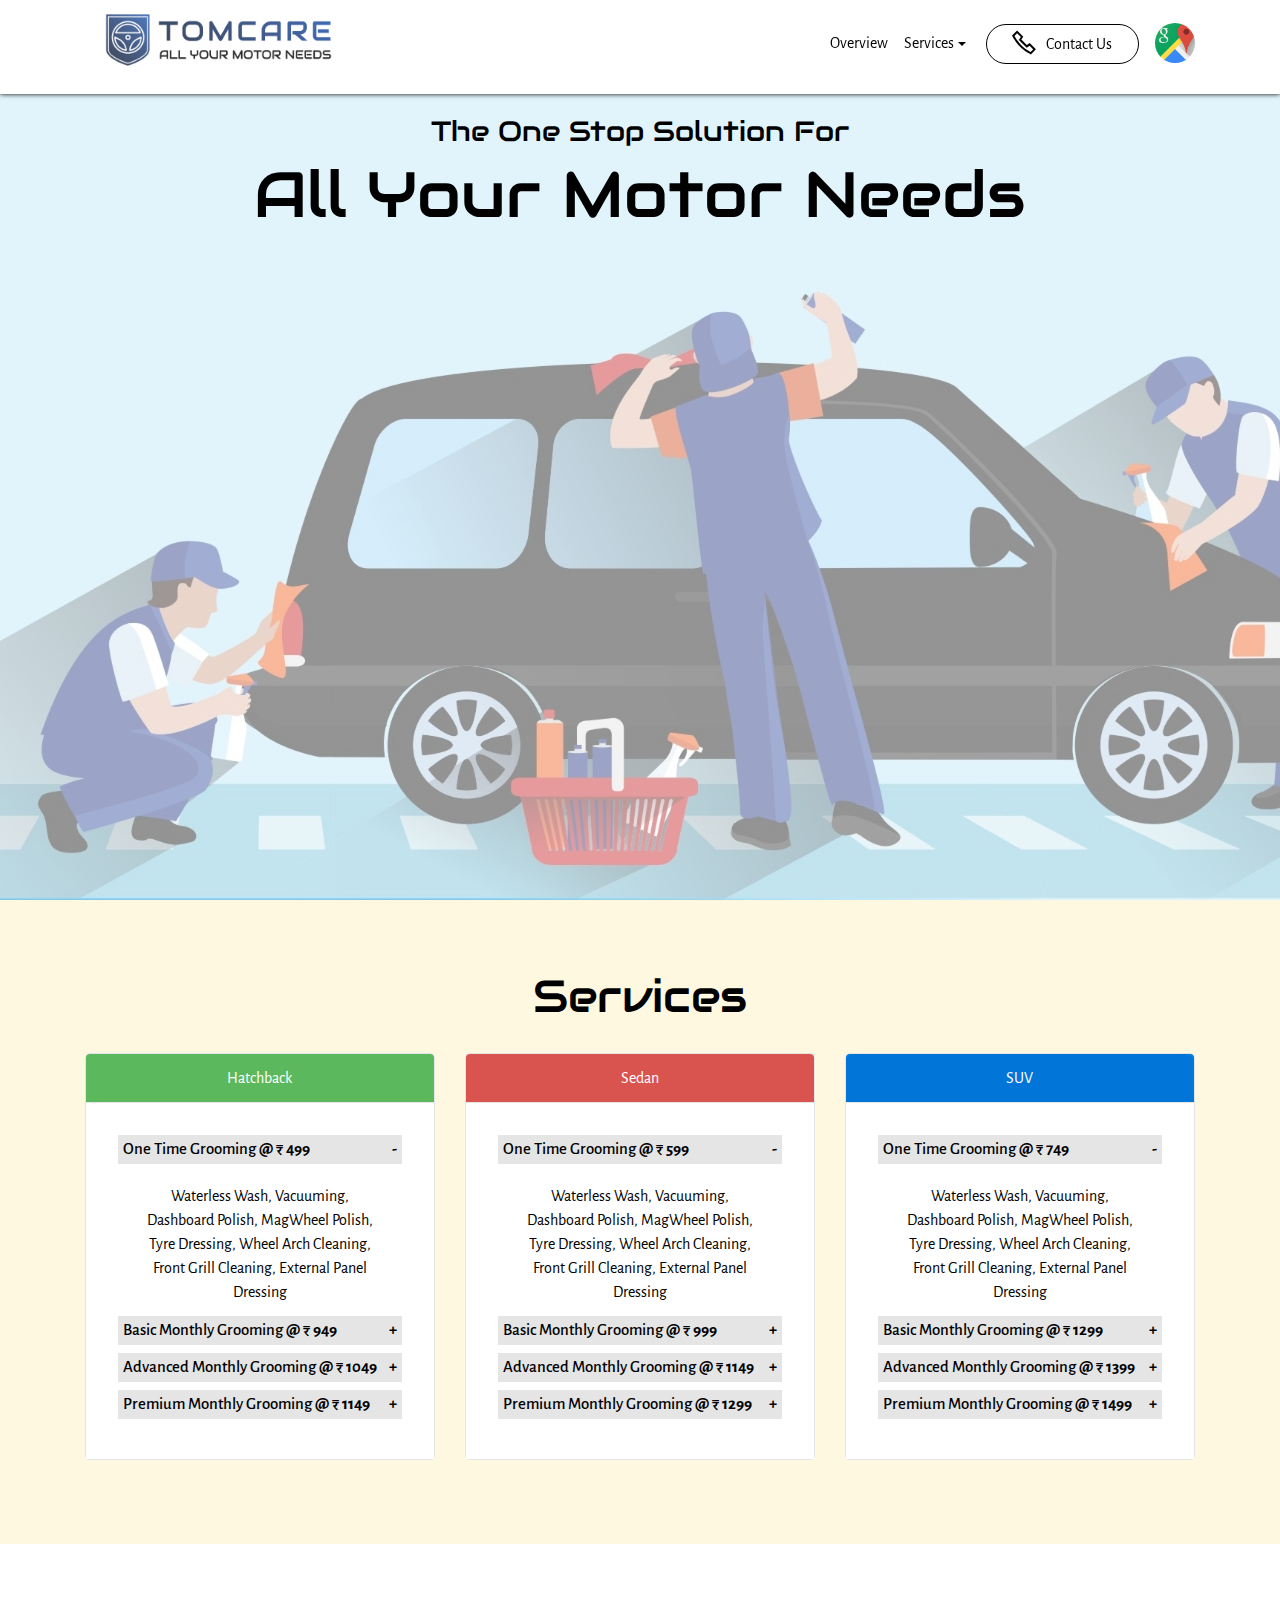
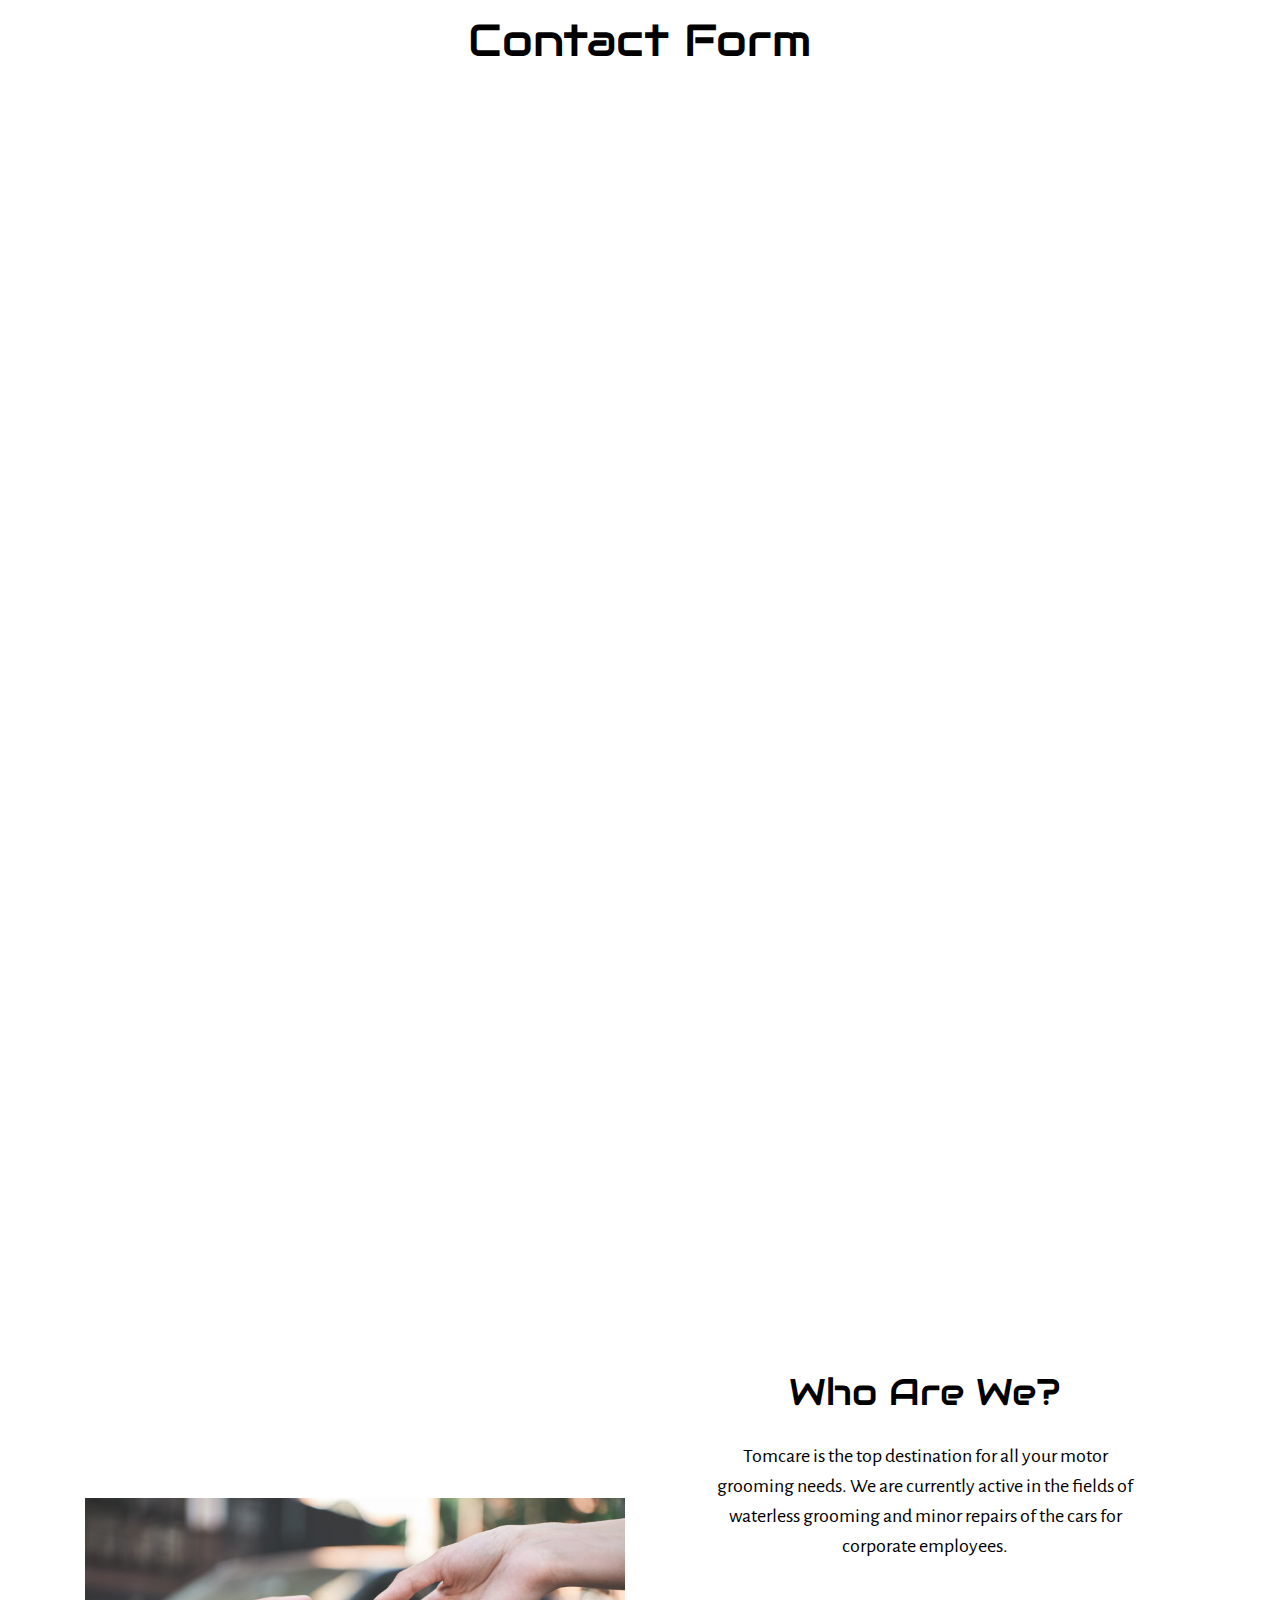
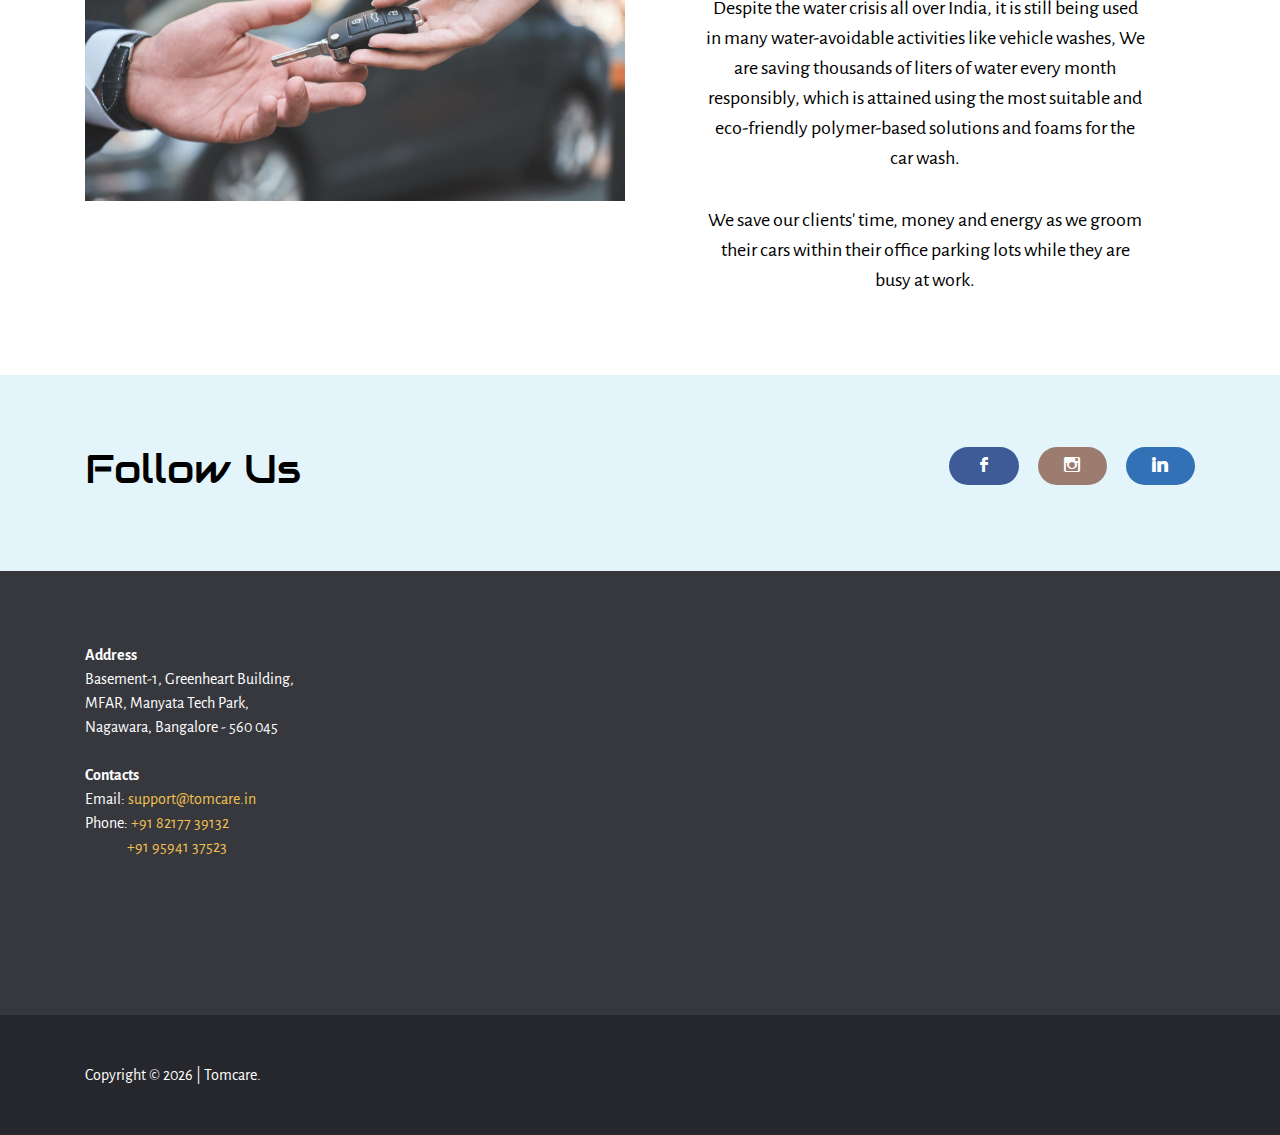
==== commit bd5918d2: "pre-launch-commit" ====
--- a/index.html
+++ b/index.html
@@ -3,10 +3,10 @@
 <head>
   <meta charset="UTF-8">
   <meta http-equiv="X-UA-Compatible" content="IE=edge">
-  <meta name="generator" content="Mobirise v4.11.6, mobirise.com">
   <meta name="viewport" content="width=device-width, initial-scale=1, minimum-scale=1">
   <link rel="shortcut icon" href="assets/images/favicon.ico" type="image/x-icon">
-  <meta name="description" content="">
+  <meta name="description" content="Tomcare is the top destination for all your motor needs, car wash, repairs and refurbishing in Manyata Tech Park and Bangalore">
+  <meta name="keywords" content="tomcare,motor repair,motor needs,car repair,car wash,car needs,car,manyata,mebp,manyata tech park,bangalore">
   
   <title>Tomcare</title>
   <link rel="stylesheet" href="https://fonts.googleapis.com/css?family=Alegreya+Sans:400,700&subset=latin,vietnamese,latin-ext">
@@ -46,17 +46,22 @@
                 <li class="nav-item dropdown open">
                     <a class="nav-link link dropdown-toggle" data-toggle="dropdown-submenu" href="#msg-box4-d" aria-expanded="true">Services</a>
                     <div class="dropdown-menu">
-                        <a class="dropdown-item" href="#pricing-table1-0">Hatchback</a>
-                        <a class="dropdown-item" href="#pricing-table1-0">Sedan</a>
-                        <a class="dropdown-item" href="#pricing-table1-0">SUV</a>
+                        <a class="dropdown-item" href="#hatchback">Hatchback</a>
+                        <a class="dropdown-item" href="#sedan">Sedan</a>
+                        <a class="dropdown-item" href="#suv">SUV</a>
                     </div>
                 </li>
-                <li class="nav-item nav-btn">
+                <li class="nav-item hidden-md-up"><a class="nav-link link" href="#form1-1">Contact Us</a></li>
+                <li class="nav-item hidden-md-up"><a class="nav-link link" href="#contacts2-9">Find us on Google Maps</a></li>
+                <li class="nav-item nav-btn hidden-xs-down">
                     <a class="nav-link btn btn-black-outline btn-black" href="#form1-1">
                         <span class="mobi-mbri mobi-mbri-phone mbr-iconfont mbr-iconfont-btn"></span>
                         Contact Us
                     </a>
                 </li>
+                <li class="nav-item hidden-xs-down">
+                    <a class="nav-link google-map-link" href="#contacts2-9"><img alt="Find us on Google Maps" src="assets/images/google-maps.png"/></a>
+                </li>
             </ul>
 
         </div>
@@ -67,15 +72,260 @@
 
 <section class="mbr-section mbr-section-full mbr-after-navbar" id="header4-a" data-rv-view="2" style="background-image: url(assets/images/hero-image.jpg);">
     <div class="mbr-table-cell">
-        <div class="mbr-overlay" style="opacity: 0.8; background-color: rgb(255, 255, 255);"></div>
+        <div class="mbr-overlay" style="opacity: 0.5; background-color: rgb(255, 255, 255);"></div>
         <div class="container">
             <div class="row">
-                <div class="col-md-8">
-                    <h2 class="mbr-section-title display-1">The one stop solution for all your motor needs.</h2>
+                <div class="col-md-offset-1 col-md-10">
+                    <h2 class="mbr-section-title display-1">
+                        <span class="tag-small">The one stop solution for</span><br>
+                        <span class="tag-large">all your motor needs</span></h2>
                 </div>
             </div>
         </div>
         
+    </div>
+</section>
+
+<section class="mbr-section mbr-section-small" id="pricing-table1-0" data-rv-view="8" style="background-color: rgb(255, 248, 224); padding-top: 4.5rem; padding-bottom: 4.5rem;">
+    
+
+    <div class="container">
+        <div class="row">
+            <h2 class="mbr-section-title display-3 text-xs-center">Services</h2>
+            <div class="col-xs-12 col-sm-6 col-md-4" id="hatchback">
+                <div class="card text-xs-center">
+                    <div class="card-header bg-success">Hatchback</div>
+                    <div class="card-block">
+                        <h3>One Time Grooming <span class="price">499</span></h3>
+                        <div>
+                            <a href="https://api.whatsapp.com/send?phone=918217739132&text=Hi, Please tell me more about your car grooming services. I am looking for One time plans for my Hatchback." target="_blank" class="hidden-md-up btn btn-secondary-outline">
+                                <img src="assets/images/whatsapp.png" class="whatsapp-btn"/> &nbsp; Enquire
+                            </a>
+                            <ul class="list-group list-group-flush">
+                                <li class="list-group-item">Waterless Wash, Vacuuming, Dashboard Polish, MagWheel Polish, Tyre Dressing, Wheel Arch Cleaning, Front Grill Cleaning, External Panel Dressing</li>
+                            </ul>
+                        </div>
+                        <h3>Basic Monthly Grooming <span class="price">949</span></h3>
+                        <div>
+                            <a href="https://api.whatsapp.com/send?phone=918217739132&text=Hi, Please tell me more about your car grooming services. I am looking for Basic monthly plans for my Hatchback." target="_blank" class="hidden-md-up btn btn-secondary-outline">
+                                <img src="assets/images/whatsapp.png" class="whatsapp-btn"/> &nbsp; Enquire
+                            </a>
+                            <ul class="list-group list-group-flush">
+                                <li class="list-group-item"><strong>Daily</strong> - Dusting</li>
+                                <li class="list-group-item"><strong>Weekly</strong> - Waterless wash, Mag Wheel Polish, Front Grill Cleaning</li>
+                                <li class="list-group-item"><strong>One Time</strong> - Vacuuming, Wheel Arches, Dashboard, Mats, Front and Rear Windshields, Side door Windows Cleaning</li>
+                            </ul>
+                        </div>
+                        <h3>Advanced Monthly Grooming <span class="price">1049</span></h3>
+                        <div>
+                            <a href="https://api.whatsapp.com/send?phone=918217739132&text=Hi, Please tell me more about your car grooming services. I am looking for Advanced monthly plans for my Hatchback." target="_blank" class="hidden-md-up btn btn-secondary-outline">
+                                <img src="assets/images/whatsapp.png" class="whatsapp-btn"/> &nbsp; Enquire
+                            </a>
+                            <ul class="list-group list-group-flush">
+                                <li class="list-group-item"><strong>Daily</strong> - Dusting</li>
+                                <li class="list-group-item"><strong>Weekly</strong> - Waterless wash, Mag Wheel Polish, Front Grill Cleaning</li>
+                                <li class="list-group-item"><strong>Fortnightly</strong> - Vacuuming, Wheel Arches, Dashboard, Mats, Front and Rear Windshields, Side door Windows Cleaning</li>
+                                <l1 class="list-group-item"><strong>Additional (On Demand)</strong> - One Vacuuming + Ond Waterless wash</l1>
+                            </ul>
+                        </div>
+                        <h3>Premium Monthly Grooming <span class="price">1149</span></h3>
+                        <div>
+                            <a href="https://api.whatsapp.com/send?phone=918217739132&text=Hi, Please tell me more about your car grooming services. I am looking for Premium monthly plans for my Hatchback." target="_blank" class="hidden-md-up btn btn-secondary-outline">
+                                <img src="assets/images/whatsapp.png" class="whatsapp-btn"/> &nbsp; Enquire
+                            </a>
+                            <ul class="list-group list-group-flush">
+                                <li class="list-group-item"><strong>Daily</strong> - Dusting</li>
+                                <li class="list-group-item"><strong>Weekly</strong> - Waterless wash, Mag Wheel Polish, Front Grill Cleaning, Vacuuming, Wheel Arches, Dashboard, Mats, Front and Rear Windshields, Side door Windows Cleaning</li>
+                                <l1 class="list-group-item"><strong>Additional (On Demand)</strong> - One Vacuuming + Ond Waterless wash</l1>
+                            </ul>
+                        </div>
+                    </div>
+                </div>
+            </div>
+            <div class="col-xs-12 col-sm-6 col-md-4" id="sedan">
+                <div class="card text-xs-center">
+                    <div class="card-header bg-danger">Sedan</div>
+                    <div class="card-block">
+                        <h3>One Time Grooming <span class="price">599</span></h3>
+                        <div>
+                            <a href="https://api.whatsapp.com/send?phone=918217739132&text=Hi, Please tell me more about your car grooming services. I am looking for One time plans for my Sedan." target="_blank" class="hidden-md-up btn btn-secondary-outline">
+                                <img src="assets/images/whatsapp.png" class="whatsapp-btn"/> &nbsp; Enquire
+                            </a>
+                            <ul class="list-group list-group-flush">
+                                <li class="list-group-item">Waterless Wash, Vacuuming, Dashboard Polish, MagWheel Polish, Tyre Dressing, Wheel Arch Cleaning, Front Grill Cleaning, External Panel Dressing</li>
+                            </ul>
+                        </div>
+                        <h3>Basic Monthly Grooming <span class="price">999</span></h3>
+                        <div>
+                            <a href="https://api.whatsapp.com/send?phone=918217739132&text=Hi, Please tell me more about your car grooming services. I am looking for Basic monthly plans for my Sedan." target="_blank" class="hidden-md-up btn btn-secondary-outline">
+                                <img src="assets/images/whatsapp.png" class="whatsapp-btn"/> &nbsp; Enquire
+                            </a>
+                            <ul class="list-group list-group-flush">
+                                <li class="list-group-item"><strong>Daily</strong> - Dusting</li>
+                                <li class="list-group-item"><strong>Weekly</strong> - Waterless wash, Mag Wheel Polish, Front Grill Cleaning</li>
+                                <li class="list-group-item"><strong>One Time</strong> - Vacuuming, Wheel Arches, Dashboard, Mats, Front and Rear Windshields, Side door Windows Cleaning</li>
+                            </ul>
+                        </div>
+                        <h3>Advanced Monthly Grooming <span class="price">1149</span></h3>
+                        <div>
+                            <a href="https://api.whatsapp.com/send?phone=918217739132&text=Hi, Please tell me more about your car grooming services. I am looking for Advanced monthly plans for my Sedan." target="_blank" class="hidden-md-up btn btn-secondary-outline">
+                                <img src="assets/images/whatsapp.png" class="whatsapp-btn"/> &nbsp; Enquire
+                            </a>
+                            <ul class="list-group list-group-flush">
+                                <li class="list-group-item"><strong>Daily</strong> - Dusting</li>
+                                <li class="list-group-item"><strong>Weekly</strong> - Waterless wash, Mag Wheel Polish, Front Grill Cleaning</li>
+                                <li class="list-group-item"><strong>Fortnightly</strong> - Vacuuming, Wheel Arches, Dashboard, Mats, Front and Rear Windshields, Side door Windows Cleaning</li>
+                                <l1 class="list-group-item"><strong>Additional (On Demand)</strong> - One Vacuuming + Ond Waterless wash</l1>
+                            </ul>
+                        </div>
+                        <h3>Premium Monthly Grooming <span class="price">1299</span></h3>
+                        <div>
+                            <a href="https://api.whatsapp.com/send?phone=918217739132&text=Hi, Please tell me more about your car grooming services. I am looking for Premium monthly plans for my Sedan." target="_blank" class="hidden-md-up btn btn-secondary-outline">
+                                <img src="assets/images/whatsapp.png" class="whatsapp-btn"/> &nbsp; Enquire
+                            </a>
+                            <ul class="list-group list-group-flush">
+                                <li class="list-group-item"><strong>Daily</strong> - Dusting</li>
+                                <li class="list-group-item"><strong>Weekly</strong> - Waterless wash, Mag Wheel Polish, Front Grill Cleaning, Vacuuming, Wheel Arches, Dashboard, Mats, Front and Rear Windshields, Side door Windows Cleaning</li>
+                                <l1 class="list-group-item"><strong>Additional (On Demand)</strong> - One Vacuuming + Ond Waterless wash</l1>
+                            </ul>
+                        </div>
+                    </div>
+                </div>
+            </div>
+            <div class="col-xs-12 col-sm-6 col-md-4" id="suv">
+                <div class="card text-xs-center">
+                    <div class="card-header bg-primary">SUV</div>
+                    <div class="card-block">
+                        <h3>One Time Grooming <span class="price">749</span></h3>
+                        <div>
+                            <a href="https://api.whatsapp.com/send?phone=918217739132&text=Hi, Please tell me more about your car grooming services. I am looking for One time plans for my SUV." target="_blank" class="hidden-md-up btn btn-secondary-outline">
+                                <img src="assets/images/whatsapp.png" class="whatsapp-btn"/> &nbsp; Enquire
+                            </a>
+                            <ul class="list-group list-group-flush">
+                                <li class="list-group-item">Waterless Wash, Vacuuming, Dashboard Polish, MagWheel Polish, Tyre Dressing, Wheel Arch Cleaning, Front Grill Cleaning, External Panel Dressing</li>
+                            </ul>
+                        </div>
+                        <h3>Basic Monthly Grooming <span class="price">1299</span></h3>
+                        <div>
+                            <a href="https://api.whatsapp.com/send?phone=918217739132&text=Hi, Please tell me more about your car grooming services. I am looking for Basic monthly plans for my SUV." target="_blank" class="hidden-md-up btn btn-secondary-outline">
+                                <img src="assets/images/whatsapp.png" class="whatsapp-btn"/> &nbsp; Enquire
+                            </a>
+                            <ul class="list-group list-group-flush">
+                                <li class="list-group-item"><strong>Daily</strong> - Dusting</li>
+                                <li class="list-group-item"><strong>Weekly</strong> - Waterless wash, Mag Wheel Polish, Front Grill Cleaning</li>
+                                <li class="list-group-item"><strong>One Time</strong> - Vacuuming, Wheel Arches, Dashboard, Mats, Front and Rear Windshields, Side door Windows Cleaning</li>
+                            </ul>
+                        </div>
+                        <h3>Advanced Monthly Grooming <span class="price">1399</span></h3>
+                        <div>
+                            <a href="https://api.whatsapp.com/send?phone=918217739132&text=Hi, Please tell me more about your car grooming services. I am looking for Advanced monthly plans for my SUV." target="_blank" class="hidden-md-up btn btn-secondary-outline">
+                                <img src="assets/images/whatsapp.png" class="whatsapp-btn"/> &nbsp; Enquire
+                            </a>
+                            <ul class="list-group list-group-flush">
+                                <li class="list-group-item"><strong>Daily</strong> - Dusting</li>
+                                <li class="list-group-item"><strong>Weekly</strong> - Waterless wash, Mag Wheel Polish, Front Grill Cleaning</li>
+                                <li class="list-group-item"><strong>Fortnightly</strong> - Vacuuming, Wheel Arches, Dashboard, Mats, Front and Rear Windshields, Side door Windows Cleaning</li>
+                                <l1 class="list-group-item"><strong>Additional (On Demand)</strong> - One Vacuuming + Ond Waterless wash</l1>
+                            </ul>
+                        </div>
+                        <h3>Premium Monthly Grooming <span class="price">1499</span></h3>
+                        <div>
+                            <a href="https://api.whatsapp.com/send?phone=918217739132&text=Hi, Please tell me more about your car grooming services. I am looking for Premium monthly plans for my SUV." target="_blank" class="hidden-md-up btn btn-secondary-outline">
+                                <img src="assets/images/whatsapp.png" class="whatsapp-btn"/> &nbsp; Enquire
+                            </a>
+                            <ul class="list-group list-group-flush">
+                                <li class="list-group-item"><strong>Daily</strong> - Dusting</li>
+                                <li class="list-group-item"><strong>Weekly</strong> - Waterless wash, Mag Wheel Polish, Front Grill Cleaning, Vacuuming, Wheel Arches, Dashboard, Mats, Front and Rear Windshields, Side door Windows Cleaning</li>
+                                <l1 class="list-group-item"><strong>Additional (On Demand)</strong> - One Vacuuming + Ond Waterless wash</l1>
+                            </ul>
+                        </div>
+                    </div>
+                </div>
+            </div>
+        </div>
+    </div>
+</section>
+
+<section class="mbr-section mbr-section-small" id="form1-1" data-rv-view="14" style="background-color: rgb(255, 255, 255); padding-top: 4.5rem; padding-bottom: 4.5rem;">
+    
+    <div class="container">
+        <div class="row">
+            <div class="col-sm-10 col-sm-offset-1" data-form-type="formoid">
+                <h2 class="mbr-section-title display-3 text-xs-center">Contact Form</h2>
+                <iframe id="google-form" src="https://docs.google.com/forms/d/e/1FAIpQLSflopZD3x5odpa0vW6BCyy7iSSUo_auRAytvGF4JQ9dLRpjWg/viewform?embedded=true" width="900" height="1100" frameborder="0" marginheight="0" marginwidth="0">Loading…</iframe>
+                <!--
+                <div data-form-alert="true"><div hidden="" data-form-alert-success="true">Thanks for filling out form!</div></div>
+                <form action="https://mobirise.com/" method="post" data-form-title="Contact Form">
+                    <input type="hidden" value="TqcbpcJT4iwQMEj0gdOIn3B65Bv1gLgM1lxr5Ri26bNhhWDnFPhV56dvSXCxVNwVQrxd6OKAh0BfOS/HRj/955dUH+nab8PsYFX/k6JDgeMEDp7yTKjnb5TPKRoa4ggE" data-form-email="true">
+                    <div class="form-group">
+                        <input type="text" class="form-control" name="name" required="" placeholder="Name*" data-form-field="Name">
+                    </div>
+                    <div class="form-group">
+                        <input type="email" class="form-control" name="email" required="" placeholder="Email*" data-form-field="Email">
+                    </div>
+                    <div class="form-group">
+                        <input type="tel" class="form-control" name="phone" placeholder="Phone" data-form-field="Phone">
+                    </div>
+                    <div class="form-group">
+                        <textarea class="form-control" name="message" rows="7" placeholder="Message" data-form-field="Message"></textarea>
+                    </div>
+                    <div class="text-xs-right"><button type="submit" class="btn btn-secondary-outline">Contact Us</button></div>
+                </form>
+                -->
+            </div>
+        </div>
+    </div>
+</section>
+
+<section class="mbr-section mbr-background hidden" id="msg-box3-4" data-rv-view="23" style="background-image: url(assets/images/sean-pollock-phyq704ffda-unsplash-2000x1333.jpg); padding-top: 9rem; padding-bottom: 9rem;">
+    <div class="mbr-overlay" style="opacity: 0.9; background-color: rgb(255, 255, 255);"></div>
+    <div class="container">
+        <div class="row text-xs-center">
+            <div class="col-sm-8 col-sm-offset-2">
+                <h2 class="mbr-section-title display-3">Special Offer</h2>
+                
+
+                <div class="lead"><p>Mobirise has provided for website developers a growing library of modern blocks which can be used either partially or in full for every website developed through the builder.</p></div>
+                <div><a class="btn btn-lg btn-secondary-outline" href="https://mobirise.com">10% OFF</a></div>
+            </div>
+        </div>
+    </div>
+</section>
+
+<section class="mbr-section mbr-section-small hidden" id="testimonials1-5" data-rv-view="26" style="background-color: rgb(255, 255, 255); padding-top: 4.5rem; padding-bottom: 4.5rem;">
+    <div>
+        
+        <div class="container">
+            <h2 class="mbr-section-title display-3 text-xs-center">What Our Fantastic Users Say</h2>
+
+            <div class="row mbr-testimonial-cards">
+                <div class="col-xs-12 col-sm-6 col-md-4">
+                    <div class="card">
+                        <div class="card-block"><em>“its really very amazing app that makes me finish html page in 3 minutes ( that's usually takes more than 1 hours at least from me if i did it from scratch). i hope to have very big library and plugins for this APP thanks again for your nice application”</em></div>
+                        <div class="card-footer text-muted">
+                            <div>ABANOUB S.</div>
+                            <small>User</small>
+                        </div>
+                    </div>
+                </div><div class="col-xs-12 col-sm-6 col-md-4">
+                    <div class="card">
+                        <div class="card-block"><em>“First of all hands off to you guys for your effort and nice, super tool. Good work mobirise team. We are expecting the new version soon with advance functionality with full bootstrap design. Great effort and super UI experience with easy drag &amp; drop with no time design bootstrap builder in present web design world.”</em></div>
+                        <div class="card-footer text-muted">
+                            <div>SUFFIAN A.</div>
+                            <small>User</small>
+                        </div>
+                    </div>
+                </div><div class="col-xs-12 col-sm-6 col-md-4">
+                    <div class="card">
+                        <div class="card-block"><em>“At first view, looks like a nice innovative tool, i like the great focus and time that was given to the responsive design, i also like the simple and clear drag and drop features. Give me more control over the object's properties and ill be using this tool for more serious projects. Regards.”</em></div>
+                        <div class="card-footer text-muted">
+                            <div>JHOLLMAN C.</div>
+                            <small>User</small>
+                        </div>
+                    </div>
+                </div>
+            </div>
+        </div>
     </div>
 </section>
 
@@ -84,7 +334,7 @@
     <div class="container">
         <div class="row">
             <div class="col-xs-12 col-lg-9 mbr-table-cell-lg image-size" style="width: 25%;">
-                <div class="mbr-figure"><img src="assets/images/adult-african-afro-1083619-1400x933.jpeg"></div>
+                <div class="mbr-figure"><img src="assets/images/article-img.jpg"></div>
             </div>
             <div class="col-xs-12 col-lg-3 mbr-inner-padding text-xs-center mbr-table-cell-lg">
                 <h3 class="mbr-section-title display-4">Who are we?</h3>
@@ -111,167 +361,7 @@
         </div>
     </div>
 </section>
-
-<section class="mbr-section mbr-section-small" id="pricing-table1-0" data-rv-view="8" style="background-color: rgb(255, 248, 224); padding-top: 4.5rem; padding-bottom: 4.5rem;">
-    
-
-    <div class="container">
-        <div class="row">
-            <h2 class="mbr-section-title display-3 text-xs-center">Services</h2>
-            <div class="col-xs-12 col-sm-6 col-md-4">
-                <div class="card text-xs-center">
-                    <div class="card-header bg-success">Hatchback</div>
-                    <div class="card-block">
-                        <h3>One Time <span class="price">₹499</span></h3>
-                        <div>
-                            <a href="https://api.whatsapp.com/send?phone=918217739132&text=Hi, Please tell me more about your car grooming services. I am looking for One time plans for my Hatchback." target="_blank" class="hidden-md-up btn btn-secondary-outline">
-                                <img src="assets/images/whatsapp.png" class="whatsapp-btn"/> &nbsp; Enquire
-                            </a>
-                            <ul class="list-group list-group-flush">
-                                <li class="list-group-item">Waterless Wash</li>
-                                <li class="list-group-item">Vacuuming</li>
-                            </ul>
-                        </div>
-                        <h3>Basic Monthly <span class="price">₹949</span></h3>
-                        <div>
-                            <a href="https://api.whatsapp.com/send?phone=918217739132&text=Hi, Please tell me more about your car grooming services. I am looking for Basic monthly plans for my Hatchback." target="_blank" class="hidden-md-up btn btn-secondary-outline">
-                                <img src="assets/images/whatsapp.png" class="whatsapp-btn"/> &nbsp; Enquire
-                            </a>
-                            <ul class="list-group list-group-flush">
-                                <li class="list-group-item">Waterless Wash</li>
-                                <li class="list-group-item">Vacuuming</li>
-                            </ul>
-                        </div>
-                        <h3>Advanced Monthly <span class="price">₹1049</span></h3>
-                        <div>
-                            <a href="https://api.whatsapp.com/send?phone=918217739132&text=Hi, Please tell me more about your car grooming services. I am looking for Advanced monthly plans for my Hatchback." target="_blank" class="hidden-md-up btn btn-secondary-outline">
-                                <img src="assets/images/whatsapp.png" class="whatsapp-btn"/> &nbsp; Enquire
-                            </a>
-                            <ul class="list-group list-group-flush">
-                                <li class="list-group-item"><strong>Daily</strong> - Dusting</li>
-                                <li class="list-group-item"><strong>Weekly</strong> - Waterless wash, Mag Wheel Polish, Front Grill Cleaning</li>
-                                <li class="list-group-item"><strong>Fortnightly</strong> - Vacuuming, Wheel Arches, Dashboard, Mats, Front and Rear Windshields, Side door Windows cleaning</li>
-                                <l1 class="list-group-item"><strong>Additional (On Demand)</strong> - One Vacuuming + Ond Waterless wash</l1>
-                            </ul>
-                        </div>
-                        <h3>Premium Monthly <span class="price">₹1149</span></h3>
-                        <div>
-                            <a href="https://api.whatsapp.com/send?phone=918217739132&text=Hi, Please tell me more about your car grooming services. I am looking for Premium monthly plans for my Hatchback." target="_blank" class="hidden-md-up btn btn-secondary-outline">
-                                <img src="assets/images/whatsapp.png" class="whatsapp-btn"/> &nbsp; Enquire
-                            </a>
-                            <ul class="list-group list-group-flush">
-                                <li class="list-group-item">Waterless Wash</li>
-                                <li class="list-group-item">Vacuuming</li>
-                            </ul>
-                        </div>
-                    </div>
-                </div>
-            </div>
-            <div class="col-xs-12 col-sm-6 col-md-4">
-                <div class="card text-xs-center">
-                    <div class="card-header bg-danger">Sedan</div>
-                    <div class="card-block lead">
-                        <span>$</span><span>0</span> <small>per month</small>
-                    </div>
-                    <div><ul class="list-group list-group-flush"><li class="list-group-item"><strong>100 GB</strong> Storage</li><li class="list-group-item"><strong>Unlimited</strong> Users</li><li class="list-group-item"><strong>50 GB</strong> Bandwidth</li></ul></div>
-                    <div class="card-block"><a href="https://mobirise.com" class="btn btn-secondary-outline">Demo</a></div>
-                </div>
-            </div>
-            <div class="col-xs-12 col-sm-6 col-md-4">
-                <div class="card text-xs-center">
-                    <div class="card-header bg-primary">SUV</div>
-                    <div class="card-block lead">
-                        <span>$</span><span>0</span> <small>per month</small>
-                    </div>
-                    <div><ul class="list-group list-group-flush"><li class="list-group-item"><strong>Unlimited</strong> Storage</li><li class="list-group-item"><strong>Unlimited</strong> Users</li><li class="list-group-item"><strong>1TB GB</strong> Bandwidth</li></ul></div>
-                    <div class="card-block"><a href="https://mobirise.com" class="btn btn-secondary-outline">Demo</a></div>
-                </div>
-            </div>
-        </div>
-    </div>
-</section>
-
-<section class="mbr-section mbr-section-small" id="form1-1" data-rv-view="14" style="background-color: rgb(255, 255, 255); padding-top: 4.5rem; padding-bottom: 4.5rem;">
-    
-    <div class="container">
-        <div class="row">
-            <div class="col-sm-8 col-sm-offset-2" data-form-type="formoid">
-                <h2 class="mbr-section-title display-3 text-xs-center">Contact Form</h2>
-
-                <div data-form-alert="true"><div hidden="" data-form-alert-success="true">Thanks for filling out form!</div></div>
-                <form action="https://mobirise.com/" method="post" data-form-title="Contact Form">
-                    <input type="hidden" value="TqcbpcJT4iwQMEj0gdOIn3B65Bv1gLgM1lxr5Ri26bNhhWDnFPhV56dvSXCxVNwVQrxd6OKAh0BfOS/HRj/955dUH+nab8PsYFX/k6JDgeMEDp7yTKjnb5TPKRoa4ggE" data-form-email="true">
-                    <div class="form-group">
-                        <input type="text" class="form-control" name="name" required="" placeholder="Name*" data-form-field="Name">
-                    </div>
-                    <div class="form-group">
-                        <input type="email" class="form-control" name="email" required="" placeholder="Email*" data-form-field="Email">
-                    </div>
-                    <div class="form-group">
-                        <input type="tel" class="form-control" name="phone" placeholder="Phone" data-form-field="Phone">
-                    </div>
-                    <div class="form-group">
-                        <textarea class="form-control" name="message" rows="7" placeholder="Message" data-form-field="Message"></textarea>
-                    </div>
-                    <div class="text-xs-right"><button type="submit" class="btn btn-secondary-outline">Contact Us</button></div>
-                </form>
-            </div>
-        </div>
-    </div>
-</section>
-
-<section class="mbr-section mbr-background hidden" id="msg-box3-4" data-rv-view="23" style="background-image: url(assets/images/sean-pollock-phyq704ffda-unsplash-2000x1333.jpg); padding-top: 9rem; padding-bottom: 9rem;">
-    <div class="mbr-overlay" style="opacity: 0.9; background-color: rgb(255, 255, 255);"></div>
-    <div class="container">
-        <div class="row text-xs-center">
-            <div class="col-sm-8 col-sm-offset-2">
-                <h2 class="mbr-section-title display-3">Special Offer</h2>
-                
-
-                <div class="lead"><p>Mobirise has provided for website developers a growing library of modern blocks which can be used either partially or in full for every website developed through the builder.</p></div>
-                <div><a class="btn btn-lg btn-secondary-outline" href="https://mobirise.com">10% OFF</a></div>
-            </div>
-        </div>
-    </div>
-</section>
-
-<section class="mbr-section mbr-section-small hidden" id="testimonials1-5" data-rv-view="26" style="background-color: rgb(255, 255, 255); padding-top: 4.5rem; padding-bottom: 4.5rem;">
-    <div>
-        
-        <div class="container">
-            <h2 class="mbr-section-title display-3 text-xs-center">What Our Fantastic Users Say</h2>
-
-            <div class="row mbr-testimonial-cards">
-                <div class="col-xs-12 col-sm-6 col-md-4">
-                    <div class="card">
-                        <div class="card-block"><em>“its really very amazing app that makes me finish html page in 3 minutes ( that's usually takes more than 1 hours at least from me if i did it from scratch). i hope to have very big library and plugins for this APP thanks again for your nice application”</em></div>
-                        <div class="card-footer text-muted">
-                            <div>ABANOUB S.</div>
-                            <small>User</small>
-                        </div>
-                    </div>
-                </div><div class="col-xs-12 col-sm-6 col-md-4">
-                    <div class="card">
-                        <div class="card-block"><em>“First of all hands off to you guys for your effort and nice, super tool. Good work mobirise team. We are expecting the new version soon with advance functionality with full bootstrap design. Great effort and super UI experience with easy drag &amp; drop with no time design bootstrap builder in present web design world.”</em></div>
-                        <div class="card-footer text-muted">
-                            <div>SUFFIAN A.</div>
-                            <small>User</small>
-                        </div>
-                    </div>
-                </div><div class="col-xs-12 col-sm-6 col-md-4">
-                    <div class="card">
-                        <div class="card-block"><em>“At first view, looks like a nice innovative tool, i like the great focus and time that was given to the responsive design, i also like the simple and clear drag and drop features. Give me more control over the object's properties and ill be using this tool for more serious projects. Regards.”</em></div>
-                        <div class="card-footer text-muted">
-                            <div>JHOLLMAN C.</div>
-                            <small>User</small>
-                        </div>
-                    </div>
-                </div>
-            </div>
-        </div>
-    </div>
-</section>
-
+    
 <section class="mbr-section mbr-section-small" id="social-buttons2-e" data-rv-view="39" style="background-color: rgb(227, 245, 250); padding-top: 4.5rem; padding-bottom: 4.5rem;">
     
 
--- a/assets/custom/css/style.css
+++ b/assets/custom/css/style.css
@@ -15,7 +15,7 @@
 }
 .card .card-block h3 {
     font-family: unset;
-    font-size: 1.15em;
+    font-size: 1.05em;
     text-align: left;
     border: 1px solid #e5e5e5;
     background-color: #e5e5e5;
@@ -35,7 +35,7 @@
     font-weight: bold;
 }
 .card .card-block h3 .price::before {
-    content: "@ ";
+    content: "@ ₹ ";
 }
 .list-group-item:first-child {
     border: none;
@@ -52,4 +52,48 @@
         margin-right: 0!important;
         width: 80%;
     }
-}+}
+/*default version*/
+@font-face {
+	font-family: 'audiowide-regular';
+	src: url('../fonts/Audiowide-Regular.ttf'); 
+	src: 
+		local('Audiowide Regular'),
+		local('Audiowide-Regular'),
+		url('../fonts/Audiowide-Regular.ttf') 
+		format('truetype');
+}
+/*bold version*/
+@font-face {
+	font-family: 'audiowide-bold';
+	src: url('../fonts/Audiowide-Regular.ttf'); 
+	src: 
+		local('Audiowide Regular'),
+		local('Audiowide-Regular'),
+		url('../fonts/Audiowide-Regular.ttf') 
+		format('truetype');
+	font-weight: bold;
+}
+h1, h2, h3, h4, h5, h6, .h1, .h2, .h3, .h4, .h5, .h6, .display-1, .display-2, .display-3, .display-4 {
+    font-family: "Audiowide-Regular", sans-serif;
+}
+.mbr-section-title {
+    text-transform: capitalize;
+}
+.tag-small {
+    font-size: 1.75rem;
+}
+.tag-large {
+    font-size: 4rem;
+}
+.mbr-table-cell {
+    vertical-align: top;
+    padding-top: 5rem;
+    text-align: center;
+}
+.google-map-link img {
+    padding: 0;
+    margin-top: -0.5rem;
+    height: 2.5em;
+    border-radius: 50%;
+}
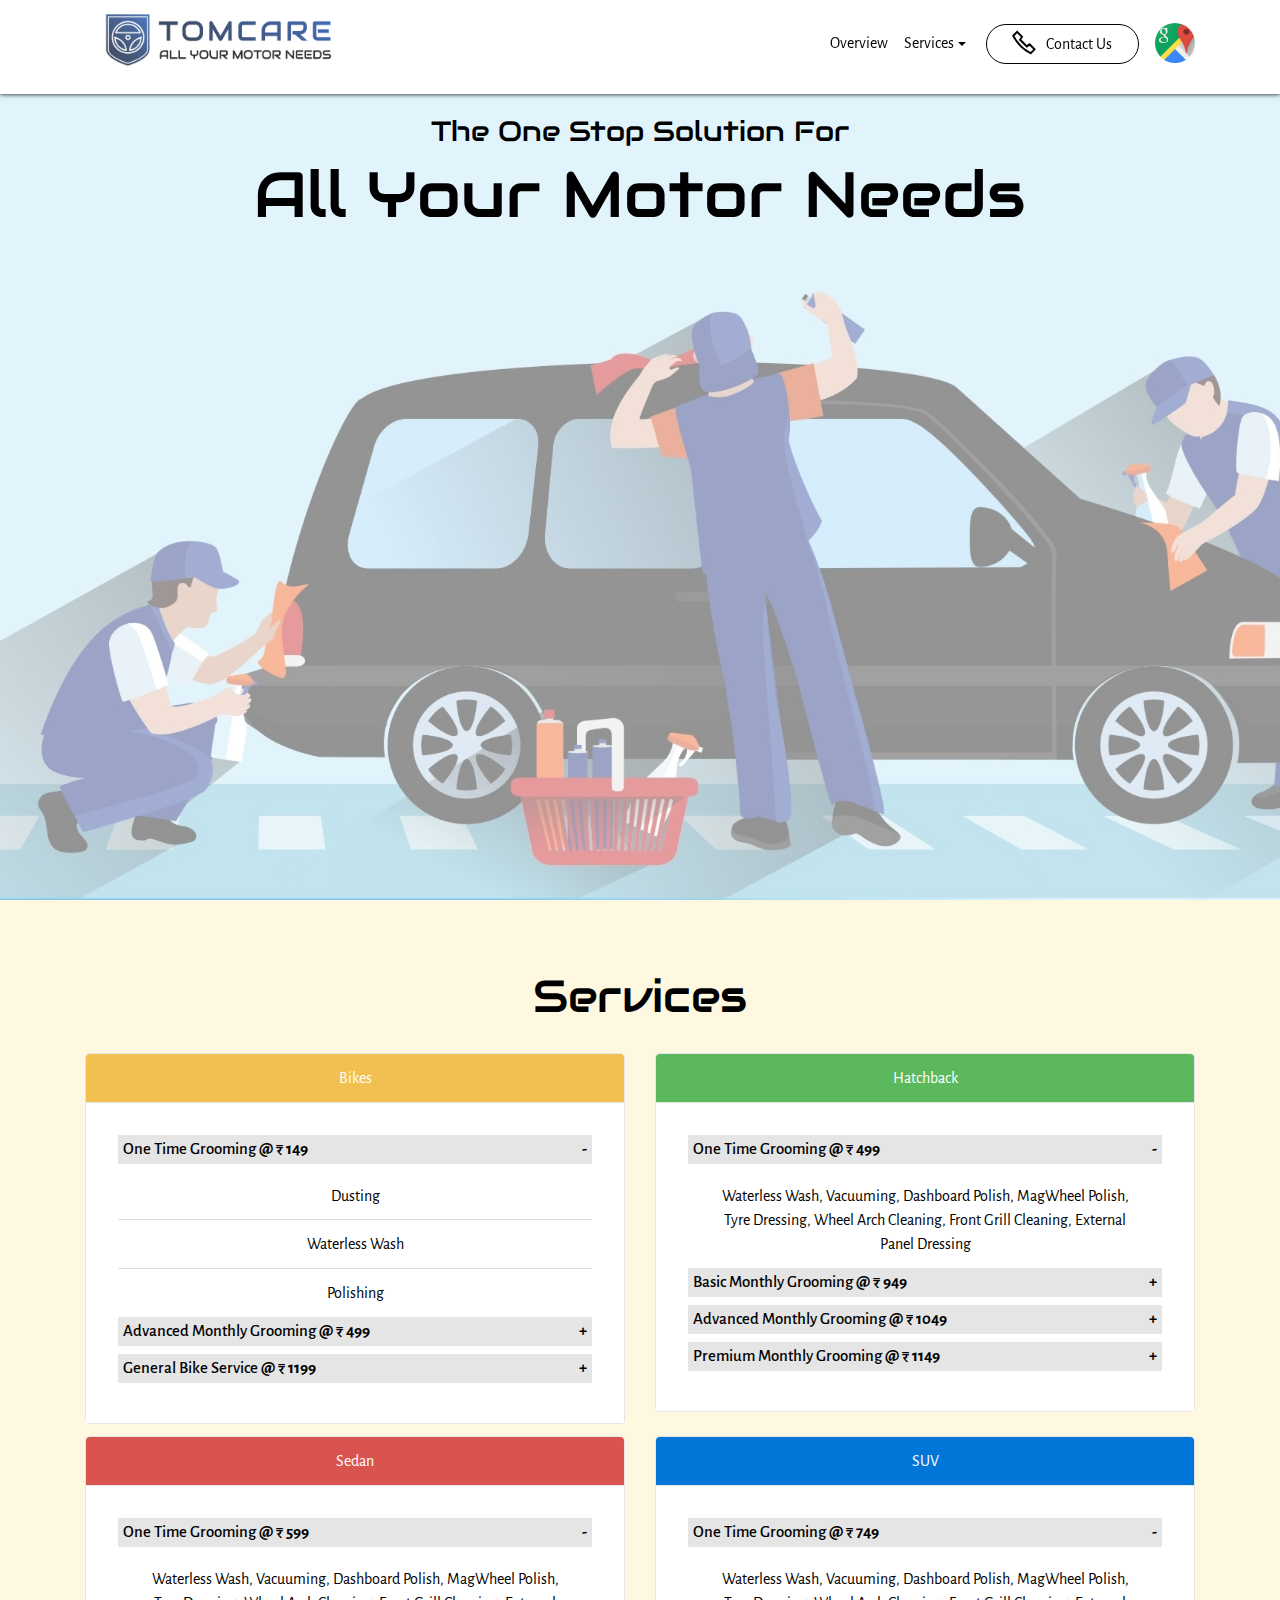
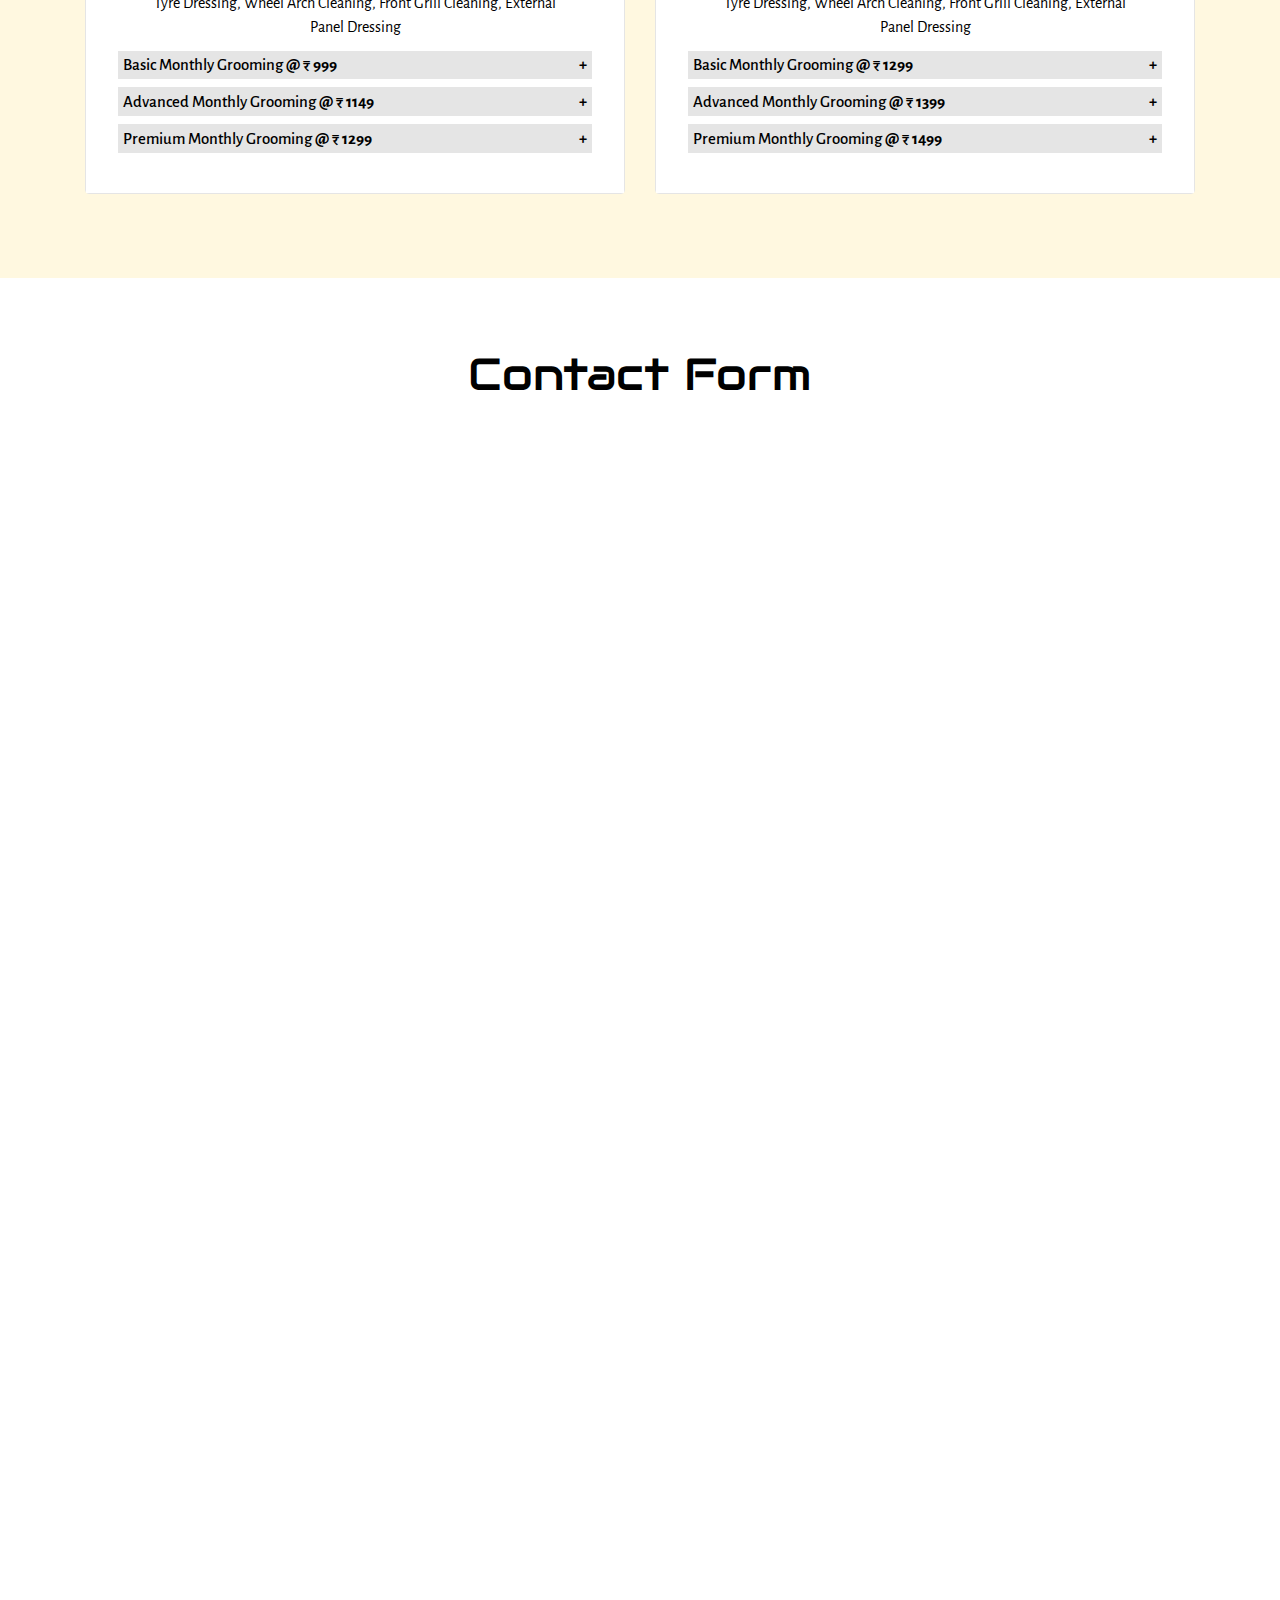
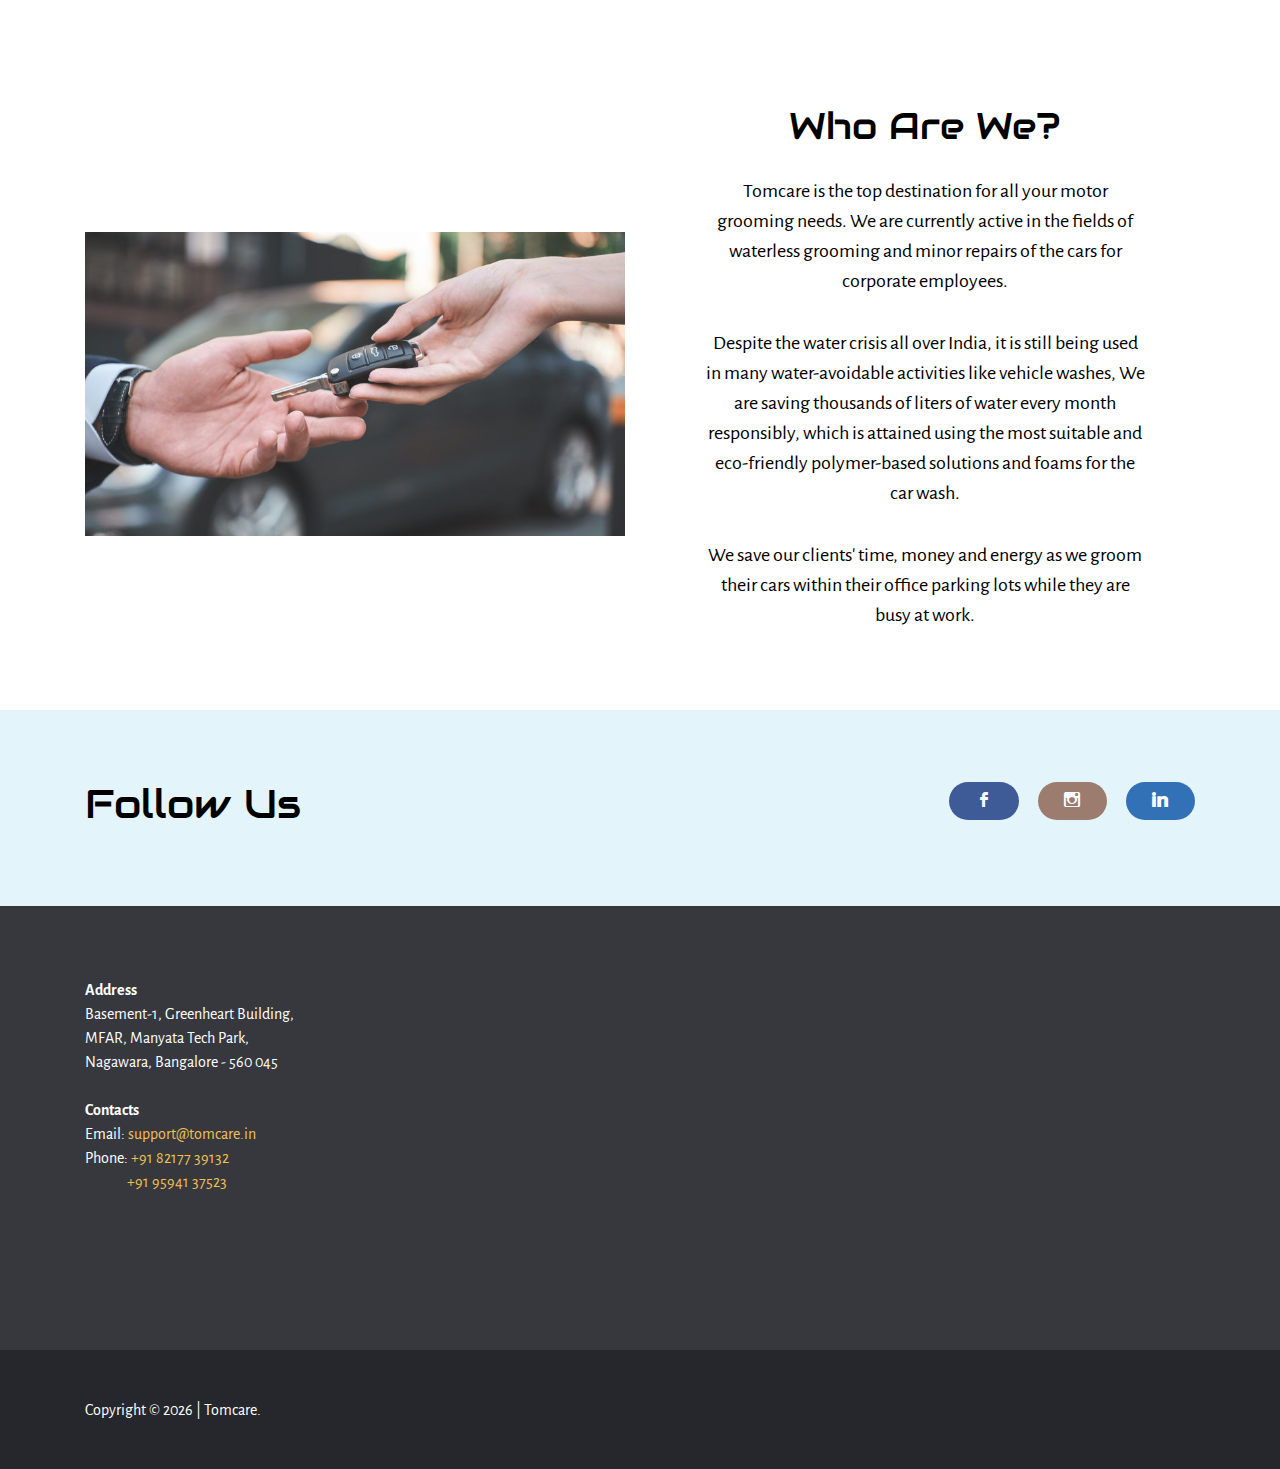
==== commit 06ceddff: "adding bikes to services" ====
--- a/index.html
+++ b/index.html
@@ -46,6 +46,7 @@
                 <li class="nav-item dropdown open">
                     <a class="nav-link link dropdown-toggle" data-toggle="dropdown-submenu" href="#msg-box4-d" aria-expanded="true">Services</a>
                     <div class="dropdown-menu">
+                        <a class="dropdown-item" href="#bikes">Bikes</a>
                         <a class="dropdown-item" href="#hatchback">Hatchback</a>
                         <a class="dropdown-item" href="#sedan">Sedan</a>
                         <a class="dropdown-item" href="#suv">SUV</a>
@@ -92,7 +93,59 @@
     <div class="container">
         <div class="row">
             <h2 class="mbr-section-title display-3 text-xs-center">Services</h2>
-            <div class="col-xs-12 col-sm-6 col-md-4" id="hatchback">
+            <div class="col-xs-12 col-sm-6 col-md-6" id="bikes">
+                <div class="card text-xs-center">
+                    <div class="card-header bg-warning">Bikes</div>
+                    <div class="card-block">
+                        <h3>One Time Grooming <span class="price">149</span></h3>
+                        <div>
+                            <a href="https://api.whatsapp.com/send?phone=918217739132&text=Hi, Please tell me more about your bike grooming services. I am looking for One time plans for my Bike." target="_blank" class="hidden-md-up btn btn-secondary-outline">
+                                <img src="assets/images/whatsapp.png" class="whatsapp-btn"/> &nbsp; Enquire
+                            </a>
+                            <ul class="list-group list-group-flush">
+                                <li class="list-group-item">Dusting</li>
+                                <li class="list-group-item">Waterless Wash</li>
+                                <li class="list-group-item">Polishing</li>
+                            </ul>
+                        </div>
+                        <!--h3>Basic Monthly Grooming <span class="price">499</span></h3>
+                        <div>
+                            <a href="https://api.whatsapp.com/send?phone=918217739132&text=Hi, Please tell me more about your car grooming services. I am looking for Basic monthly plans for my Sedan." target="_blank" class="hidden-md-up btn btn-secondary-outline">
+                                <img src="assets/images/whatsapp.png" class="whatsapp-btn"/> &nbsp; Enquire
+                            </a>
+                            <ul class="list-group list-group-flush">
+                                <li class="list-group-item"><strong>Daily</strong> - Dusting</li>
+                                <li class="list-group-item"><strong>Weekly</strong> - Waterless wash, Mag Wheel Polish, Front Grill Cleaning</li>
+                                <li class="list-group-item"><strong>One Time</strong> - Vacuuming, Wheel Arches, Dashboard, Mats, Front and Rear Windshields, Side door Windows Cleaning</li>
+                            </ul>
+                        </div-->
+                        <h3>Advanced Monthly Grooming <span class="price">499</span></h3>
+                        <div>
+                            <a href="https://api.whatsapp.com/send?phone=918217739132&text=Hi, Please tell me more about your bike grooming services. I am looking for Advanced monthly plans for my Bike." target="_blank" class="hidden-md-up btn btn-secondary-outline">
+                                <img src="assets/images/whatsapp.png" class="whatsapp-btn"/> &nbsp; Enquire
+                            </a>
+                            <ul class="list-group list-group-flush">
+                                <li class="list-group-item"><strong>Daily</strong> - Dusting</li>
+                                <li class="list-group-item"><strong>Bi-Weekly</strong> - Waterless wash</li>
+                                <li class="list-group-item"><strong>Fortnightly</strong> - Polishing</li>
+                                <l1 class="list-group-item"><strong>Additional (On Request)</strong> - One Time Polishing</l1>
+                            </ul>
+                        </div>
+                        <h3>General Bike Service <span class="price">1199</span></h3>
+                        <div>
+                            <a href="https://api.whatsapp.com/send?phone=918217739132&text=Hi, Please tell me more about your bike services. I am looking for servicing for my bike." target="_blank" class="hidden-md-up btn btn-secondary-outline">
+                                <img src="assets/images/whatsapp.png" class="whatsapp-btn"/> &nbsp; Enquire
+                            </a>
+                            <ul class="list-group list-group-flush">
+                                <li class="list-group-item"><strong>Pickup and Drop from Customer's preferred location<br/>same day delivery</strong></li>
+                                <li class="list-group-item">Full body wash and polishing, Air Filter/Fuel Filter Servicing, Spark Plug Servicing, Carburettor Servicing, Engine Oil/Brake Oil Replacement (Shell), General Wiring Inspection</li>
+                                <li class="list-group-item"><strong>Note:</strong> Replacement parts will be charged additional.</li>
+                            </ul>
+                        </div>
+                    </div>
+                </div>
+            </div>
+            <div class="col-xs-12 col-sm-6 col-md-6" id="hatchback">
                 <div class="card text-xs-center">
                     <div class="card-header bg-success">Hatchback</div>
                     <div class="card-block">
@@ -125,7 +178,7 @@
                                 <li class="list-group-item"><strong>Daily</strong> - Dusting</li>
                                 <li class="list-group-item"><strong>Weekly</strong> - Waterless wash, Mag Wheel Polish, Front Grill Cleaning</li>
                                 <li class="list-group-item"><strong>Fortnightly</strong> - Vacuuming, Wheel Arches, Dashboard, Mats, Front and Rear Windshields, Side door Windows Cleaning</li>
-                                <l1 class="list-group-item"><strong>Additional (On Demand)</strong> - One Vacuuming + Ond Waterless wash</l1>
+                                <l1 class="list-group-item"><strong>Additional (On Request)</strong> - One Vacuuming + Ond Waterless wash</l1>
                             </ul>
                         </div>
                         <h3>Premium Monthly Grooming <span class="price">1149</span></h3>
@@ -136,13 +189,15 @@
                             <ul class="list-group list-group-flush">
                                 <li class="list-group-item"><strong>Daily</strong> - Dusting</li>
                                 <li class="list-group-item"><strong>Weekly</strong> - Waterless wash, Mag Wheel Polish, Front Grill Cleaning, Vacuuming, Wheel Arches, Dashboard, Mats, Front and Rear Windshields, Side door Windows Cleaning</li>
-                                <l1 class="list-group-item"><strong>Additional (On Demand)</strong> - One Vacuuming + Ond Waterless wash</l1>
-                            </ul>
-                        </div>
-                    </div>
-                </div>
-            </div>
-            <div class="col-xs-12 col-sm-6 col-md-4" id="sedan">
+                                <l1 class="list-group-item"><strong>Additional (On Request)</strong> - One Vacuuming + Ond Waterless wash</l1>
+                            </ul>
+                        </div>
+                    </div>
+                </div>
+            </div>
+        </div>
+        <div class="row">
+            <div class="col-xs-12 col-sm-6 col-md-6" id="sedan">
                 <div class="card text-xs-center">
                     <div class="card-header bg-danger">Sedan</div>
                     <div class="card-block">
@@ -175,7 +230,7 @@
                                 <li class="list-group-item"><strong>Daily</strong> - Dusting</li>
                                 <li class="list-group-item"><strong>Weekly</strong> - Waterless wash, Mag Wheel Polish, Front Grill Cleaning</li>
                                 <li class="list-group-item"><strong>Fortnightly</strong> - Vacuuming, Wheel Arches, Dashboard, Mats, Front and Rear Windshields, Side door Windows Cleaning</li>
-                                <l1 class="list-group-item"><strong>Additional (On Demand)</strong> - One Vacuuming + Ond Waterless wash</l1>
+                                <l1 class="list-group-item"><strong>Additional (On Request)</strong> - One Vacuuming + Ond Waterless wash</l1>
                             </ul>
                         </div>
                         <h3>Premium Monthly Grooming <span class="price">1299</span></h3>
@@ -186,13 +241,13 @@
                             <ul class="list-group list-group-flush">
                                 <li class="list-group-item"><strong>Daily</strong> - Dusting</li>
                                 <li class="list-group-item"><strong>Weekly</strong> - Waterless wash, Mag Wheel Polish, Front Grill Cleaning, Vacuuming, Wheel Arches, Dashboard, Mats, Front and Rear Windshields, Side door Windows Cleaning</li>
-                                <l1 class="list-group-item"><strong>Additional (On Demand)</strong> - One Vacuuming + Ond Waterless wash</l1>
-                            </ul>
-                        </div>
-                    </div>
-                </div>
-            </div>
-            <div class="col-xs-12 col-sm-6 col-md-4" id="suv">
+                                <l1 class="list-group-item"><strong>Additional (On Request)</strong> - One Vacuuming + Ond Waterless wash</l1>
+                            </ul>
+                        </div>
+                    </div>
+                </div>
+            </div>
+            <div class="col-xs-12 col-sm-6 col-md-6" id="suv">
                 <div class="card text-xs-center">
                     <div class="card-header bg-primary">SUV</div>
                     <div class="card-block">
@@ -225,7 +280,7 @@
                                 <li class="list-group-item"><strong>Daily</strong> - Dusting</li>
                                 <li class="list-group-item"><strong>Weekly</strong> - Waterless wash, Mag Wheel Polish, Front Grill Cleaning</li>
                                 <li class="list-group-item"><strong>Fortnightly</strong> - Vacuuming, Wheel Arches, Dashboard, Mats, Front and Rear Windshields, Side door Windows Cleaning</li>
-                                <l1 class="list-group-item"><strong>Additional (On Demand)</strong> - One Vacuuming + Ond Waterless wash</l1>
+                                <l1 class="list-group-item"><strong>Additional (On Request)</strong> - One Vacuuming + Ond Waterless wash</l1>
                             </ul>
                         </div>
                         <h3>Premium Monthly Grooming <span class="price">1499</span></h3>
@@ -236,7 +291,7 @@
                             <ul class="list-group list-group-flush">
                                 <li class="list-group-item"><strong>Daily</strong> - Dusting</li>
                                 <li class="list-group-item"><strong>Weekly</strong> - Waterless wash, Mag Wheel Polish, Front Grill Cleaning, Vacuuming, Wheel Arches, Dashboard, Mats, Front and Rear Windshields, Side door Windows Cleaning</li>
-                                <l1 class="list-group-item"><strong>Additional (On Demand)</strong> - One Vacuuming + Ond Waterless wash</l1>
+                                <l1 class="list-group-item"><strong>Additional (On Request)</strong> - One Vacuuming + Ond Waterless wash</l1>
                             </ul>
                         </div>
                     </div>
--- a/assets/custom/css/style.css
+++ b/assets/custom/css/style.css
@@ -97,3 +97,6 @@
     height: 2.5em;
     border-radius: 50%;
 }
+.list-group-item {
+    text-transform: capitalize;
+}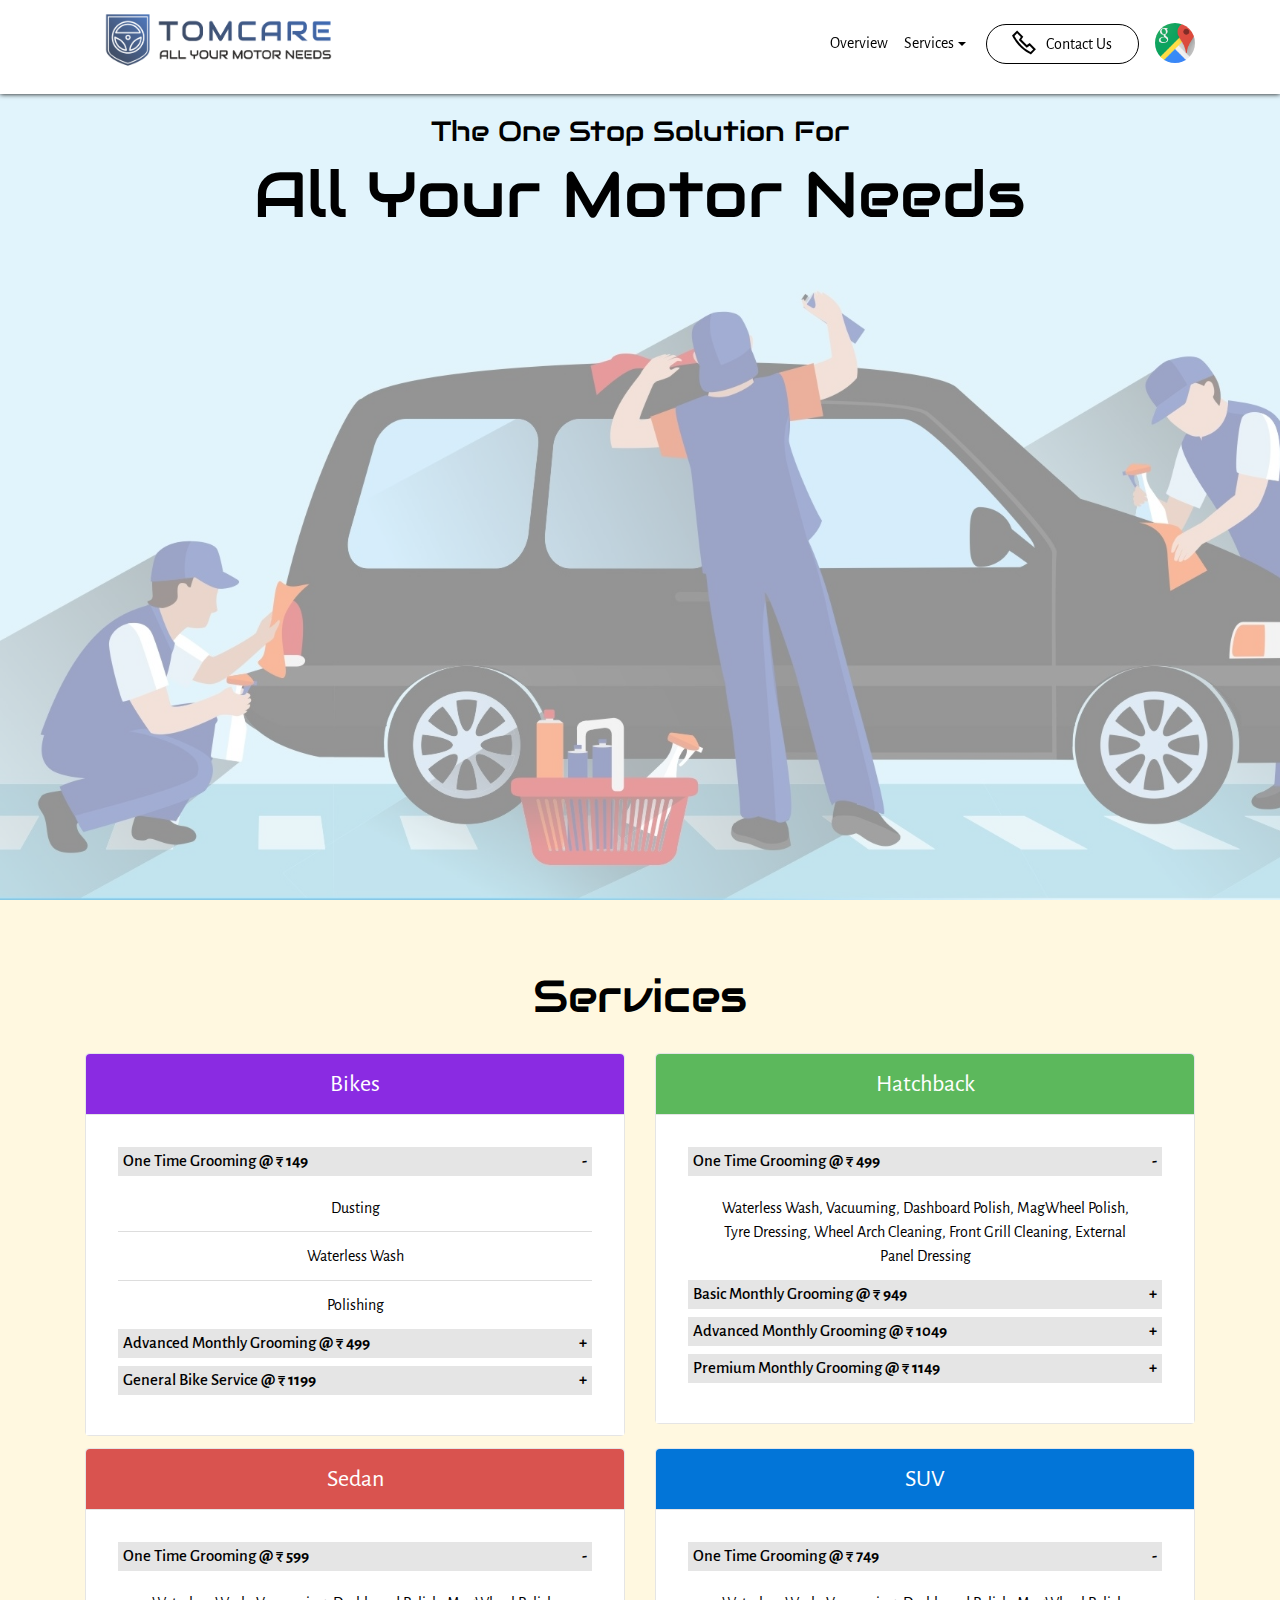
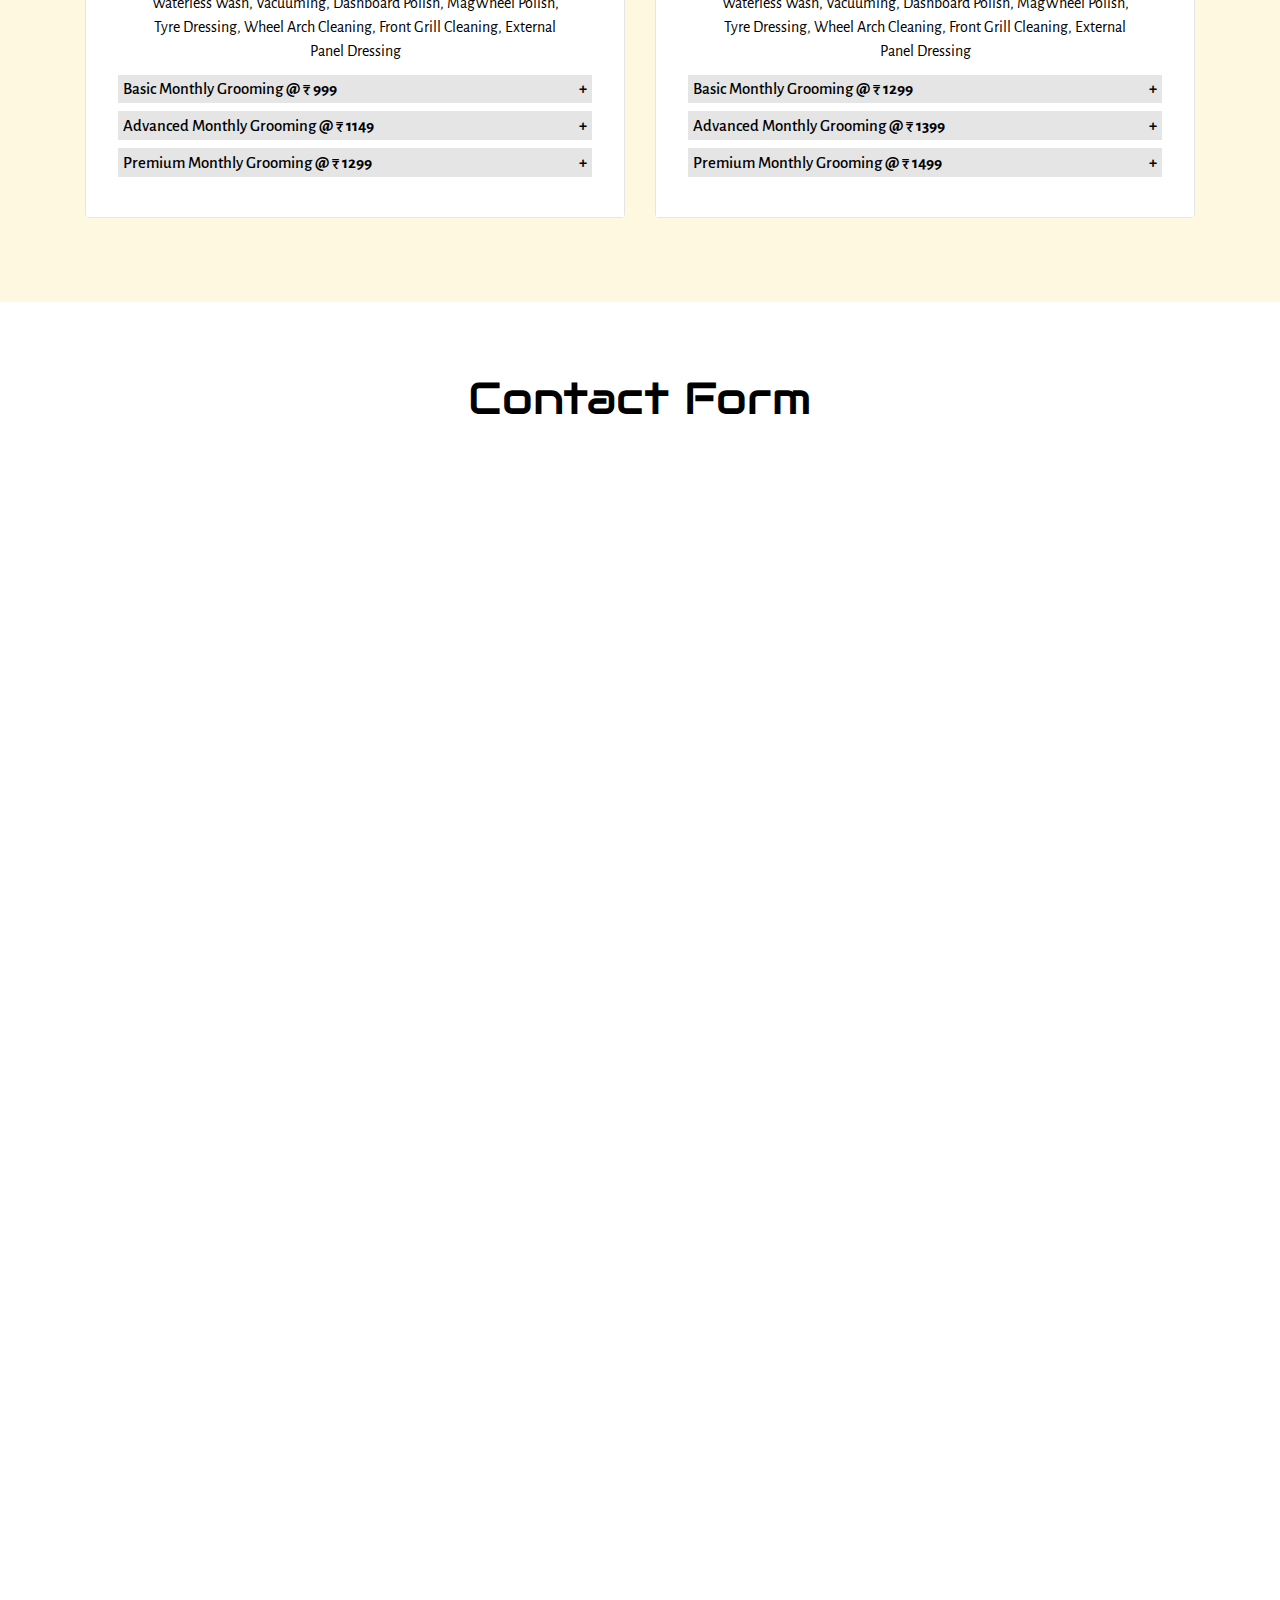
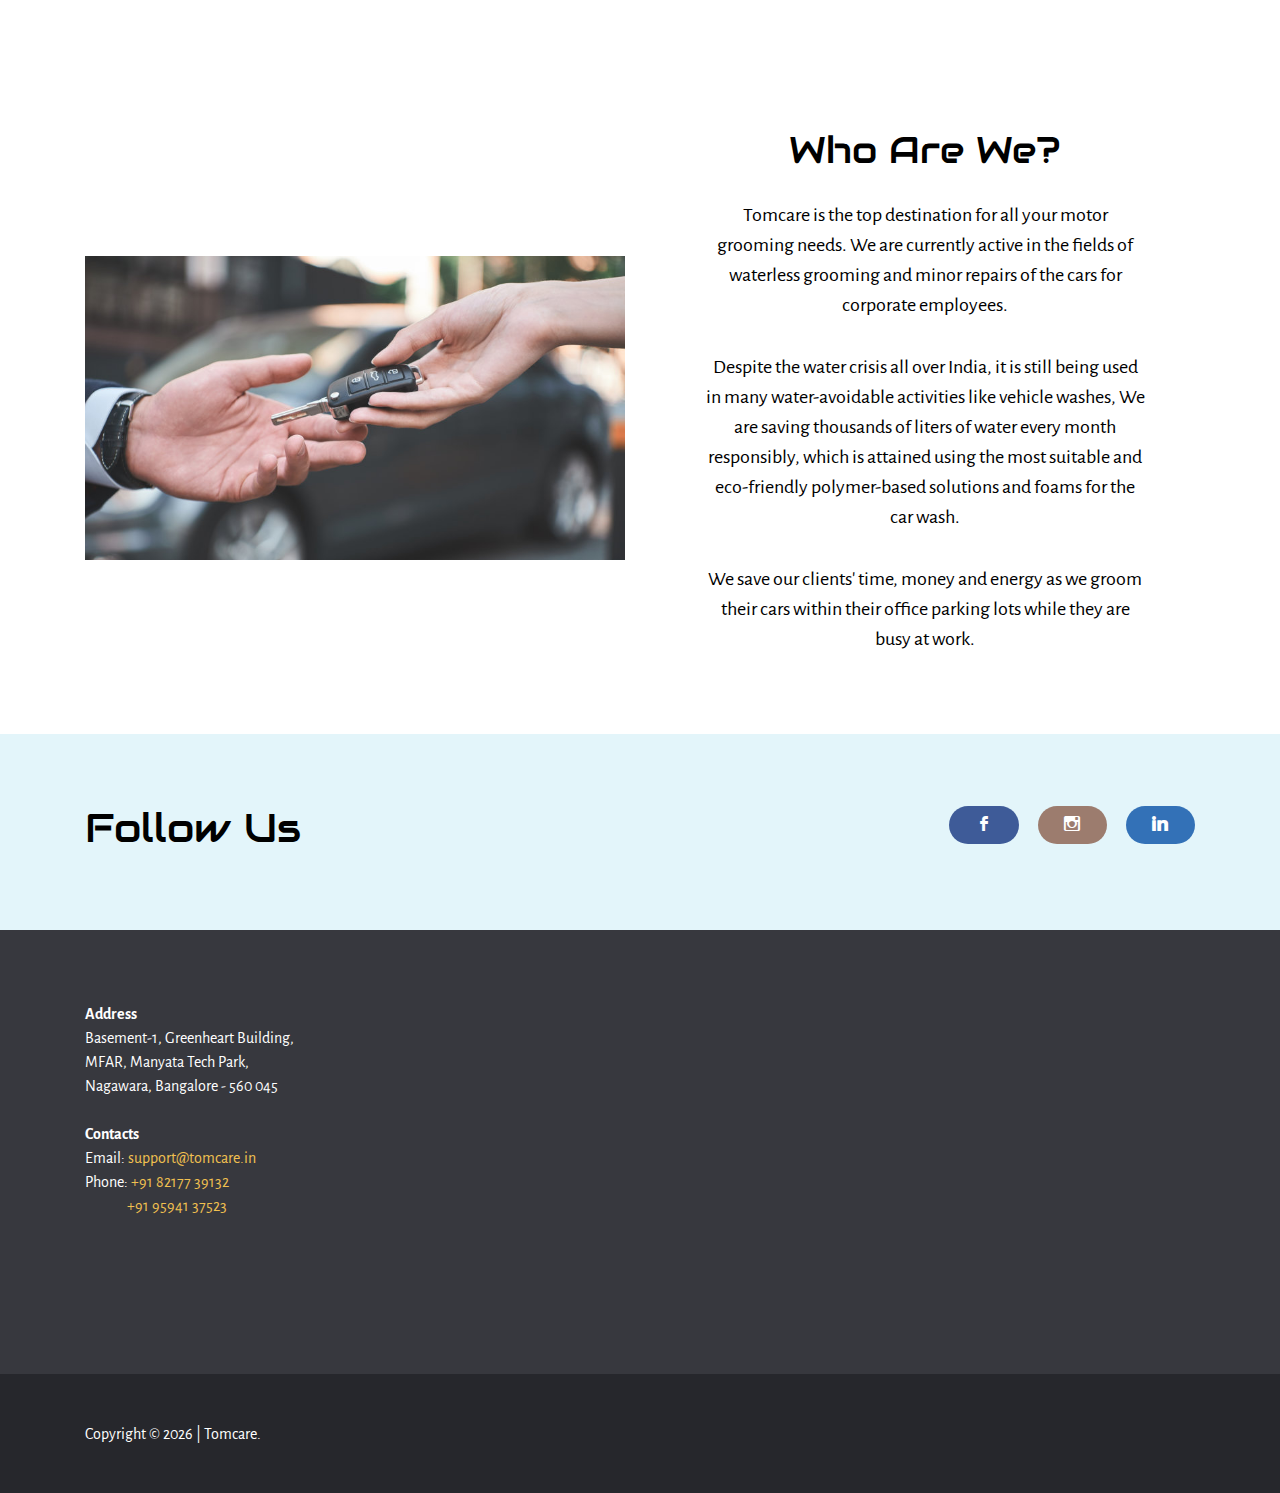
==== commit 2887d918: "color font and text change" ====
--- a/index.html
+++ b/index.html
@@ -95,7 +95,7 @@
             <h2 class="mbr-section-title display-3 text-xs-center">Services</h2>
             <div class="col-xs-12 col-sm-6 col-md-6" id="bikes">
                 <div class="card text-xs-center">
-                    <div class="card-header bg-warning">Bikes</div>
+                    <div class="card-header bg-bikes">Bikes</div>
                     <div class="card-block">
                         <h3>One Time Grooming <span class="price">149</span></h3>
                         <div>
@@ -137,8 +137,9 @@
                                 <img src="assets/images/whatsapp.png" class="whatsapp-btn"/> &nbsp; Enquire
                             </a>
                             <ul class="list-group list-group-flush">
-                                <li class="list-group-item"><strong>Pickup and Drop from Customer's preferred location<br/>same day delivery</strong></li>
+                                <li class="list-group-item"><strong>Pickup and Drop from Customer's preferred location</strong></li>
                                 <li class="list-group-item">Full body wash and polishing, Air Filter/Fuel Filter Servicing, Spark Plug Servicing, Carburettor Servicing, Engine Oil/Brake Oil Replacement (Shell), General Wiring Inspection</li>
+                                <li class="list-group-item"><strong>same day delivery</strong></li>
                                 <li class="list-group-item"><strong>Note:</strong> Replacement parts will be charged additional.</li>
                             </ul>
                         </div>
--- a/assets/custom/css/style.css
+++ b/assets/custom/css/style.css
@@ -99,4 +99,11 @@
 }
 .list-group-item {
     text-transform: capitalize;
+}
+.bg-bikes {
+    color: white;
+    background-color: blueviolet;
+}
+.card-header {
+    font-size: 1.5em;
 }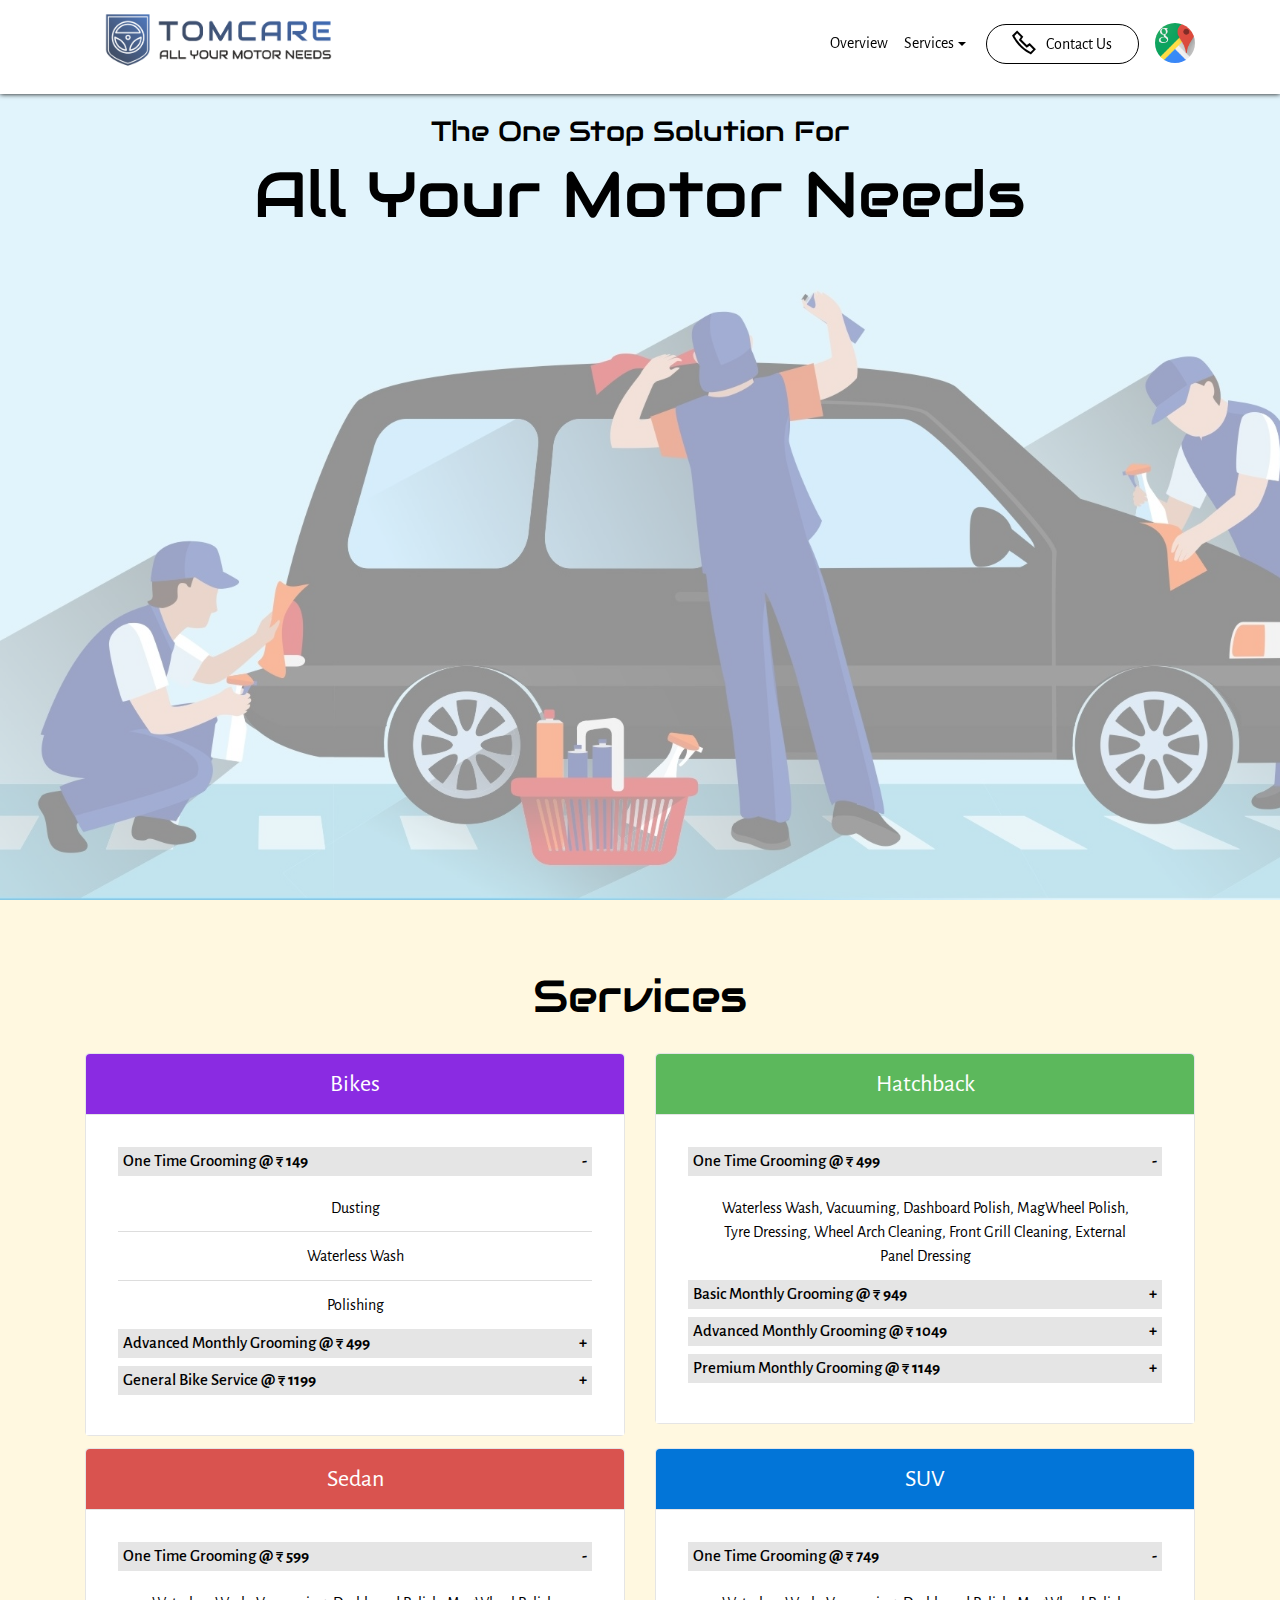
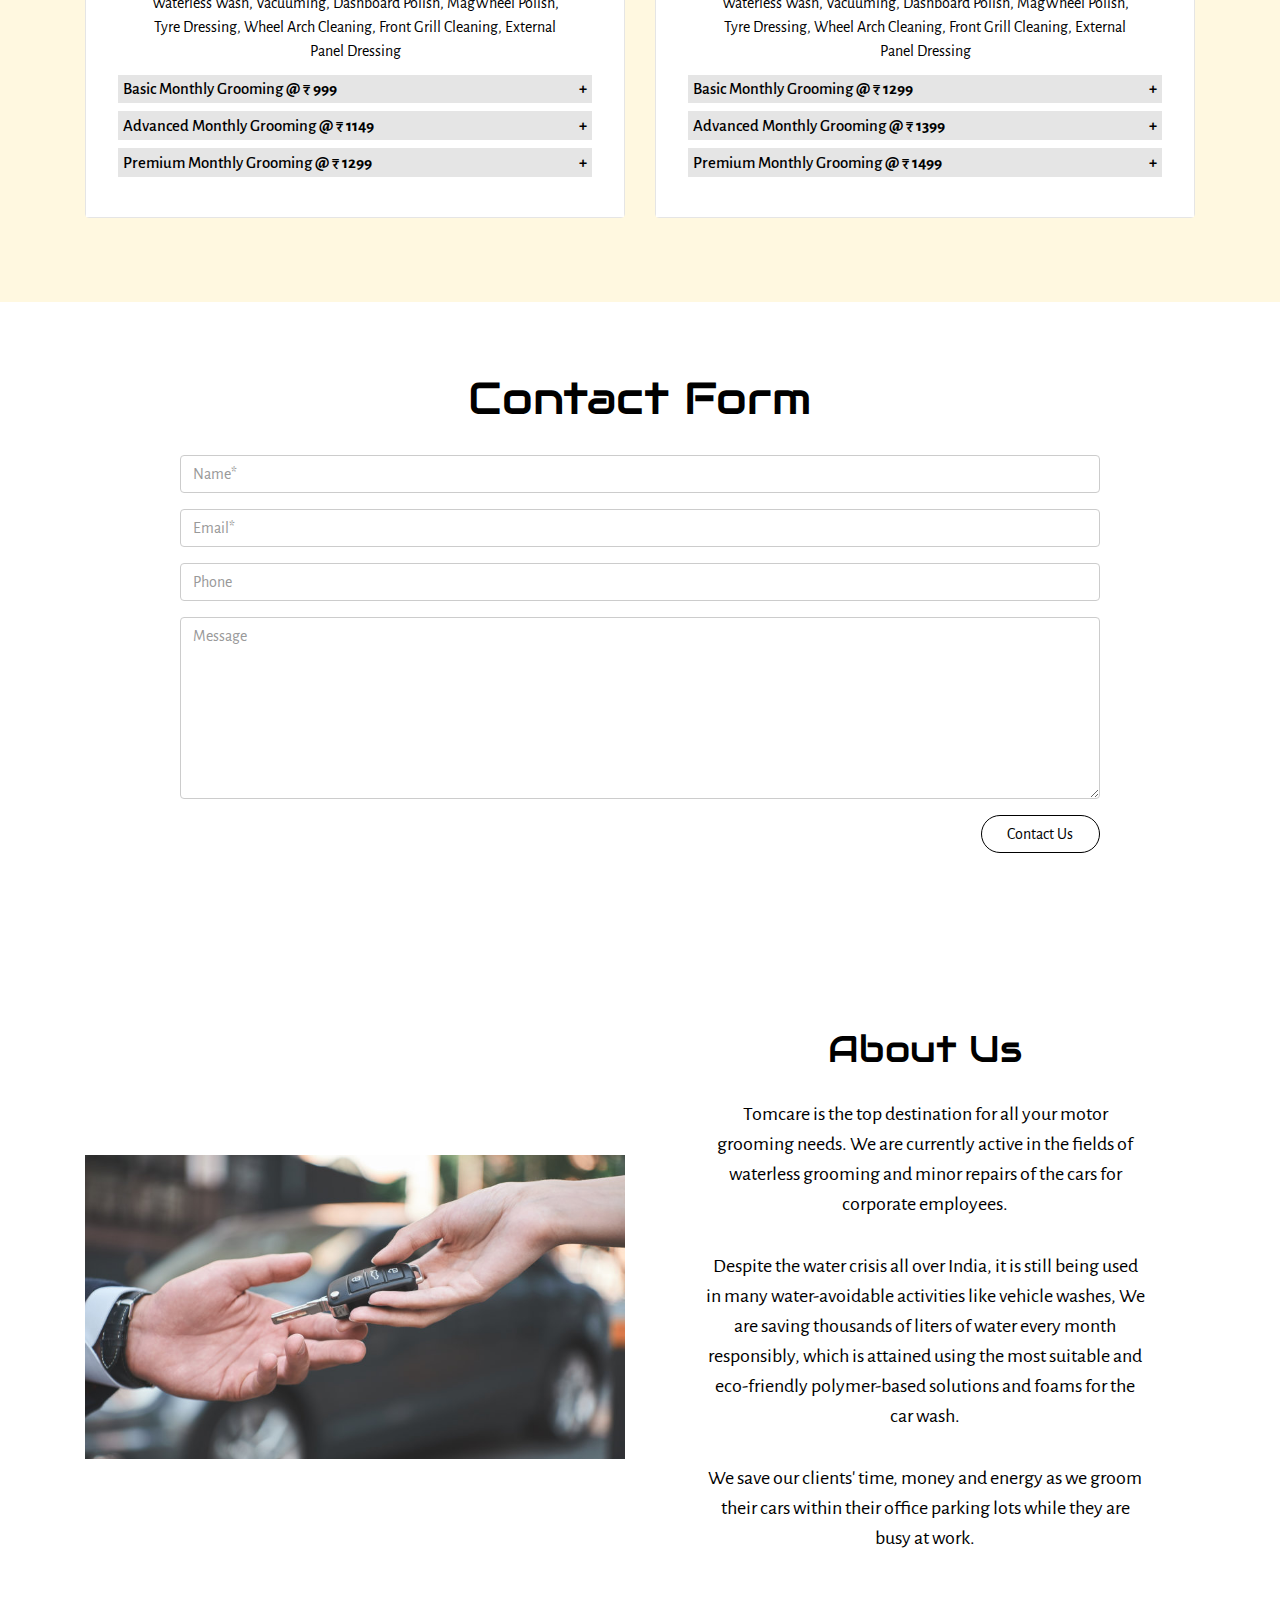
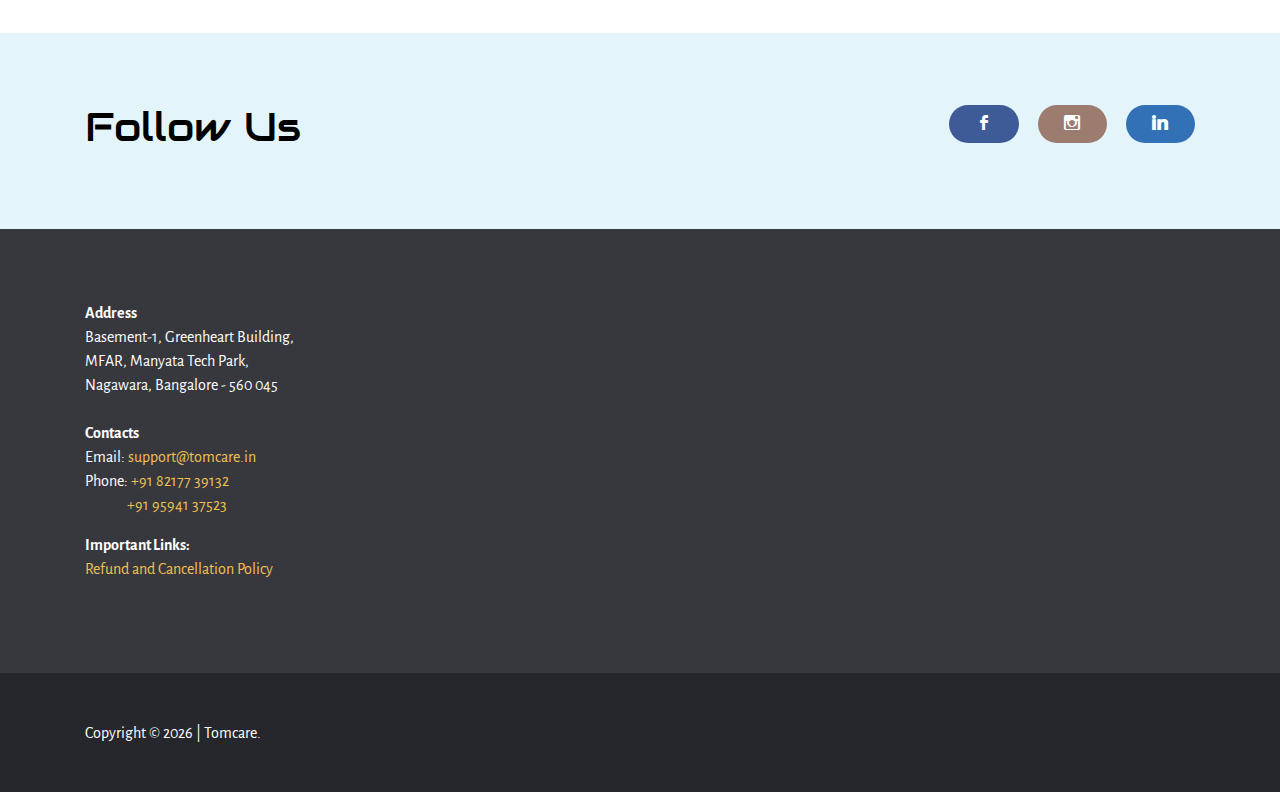
==== commit 986edcdf: "compliance changes 1" ====
--- a/index.html
+++ b/index.html
@@ -308,8 +308,7 @@
         <div class="row">
             <div class="col-sm-10 col-sm-offset-1" data-form-type="formoid">
                 <h2 class="mbr-section-title display-3 text-xs-center">Contact Form</h2>
-                <iframe id="google-form" src="https://docs.google.com/forms/d/e/1FAIpQLSflopZD3x5odpa0vW6BCyy7iSSUo_auRAytvGF4JQ9dLRpjWg/viewform?embedded=true" width="900" height="1100" frameborder="0" marginheight="0" marginwidth="0">Loading…</iframe>
-                <!--
+                <!--iframe id="google-form" src="https://docs.google.com/forms/d/e/1FAIpQLSflopZD3x5odpa0vW6BCyy7iSSUo_auRAytvGF4JQ9dLRpjWg/viewform?embedded=true" width="900" height="1100" frameborder="0" marginheight="0" marginwidth="0">Loading…</iframe-->
                 <div data-form-alert="true"><div hidden="" data-form-alert-success="true">Thanks for filling out form!</div></div>
                 <form action="https://mobirise.com/" method="post" data-form-title="Contact Form">
                     <input type="hidden" value="TqcbpcJT4iwQMEj0gdOIn3B65Bv1gLgM1lxr5Ri26bNhhWDnFPhV56dvSXCxVNwVQrxd6OKAh0BfOS/HRj/955dUH+nab8PsYFX/k6JDgeMEDp7yTKjnb5TPKRoa4ggE" data-form-email="true">
@@ -327,7 +326,6 @@
                     </div>
                     <div class="text-xs-right"><button type="submit" class="btn btn-secondary-outline">Contact Us</button></div>
                 </form>
-                -->
             </div>
         </div>
     </div>
@@ -393,7 +391,7 @@
                 <div class="mbr-figure"><img src="assets/images/article-img.jpg"></div>
             </div>
             <div class="col-xs-12 col-lg-3 mbr-inner-padding text-xs-center mbr-table-cell-lg">
-                <h3 class="mbr-section-title display-4">Who are we?</h3>
+                <h3 class="mbr-section-title display-4">About Us</h3>
                 
                 <div class="lead">
                     <p>
@@ -456,6 +454,10 @@
                     &nbsp;&nbsp;&nbsp;&nbsp;&nbsp;&nbsp;&nbsp;&nbsp;&nbsp;&nbsp;&nbsp;&nbsp;&nbsp;
                     <a href="tel:9594137523">+91 95941 37523</a>
                 </p>
+                <p>
+                    <strong>Important Links:</strong><br>
+                    <a href="refundandcancellation.html">Refund and Cancellation Policy</a>
+                </p>
             </div>
             <div class="col-xs-12 col-md-3"></div>
             <div class="col-xs-12 col-md-6">
--- a/assets/custom/css/style.css
+++ b/assets/custom/css/style.css
@@ -106,4 +106,7 @@
 }
 .card-header {
     font-size: 1.5em;
+}
+#refund-and-cancellation {
+    background-color: bisque;
 }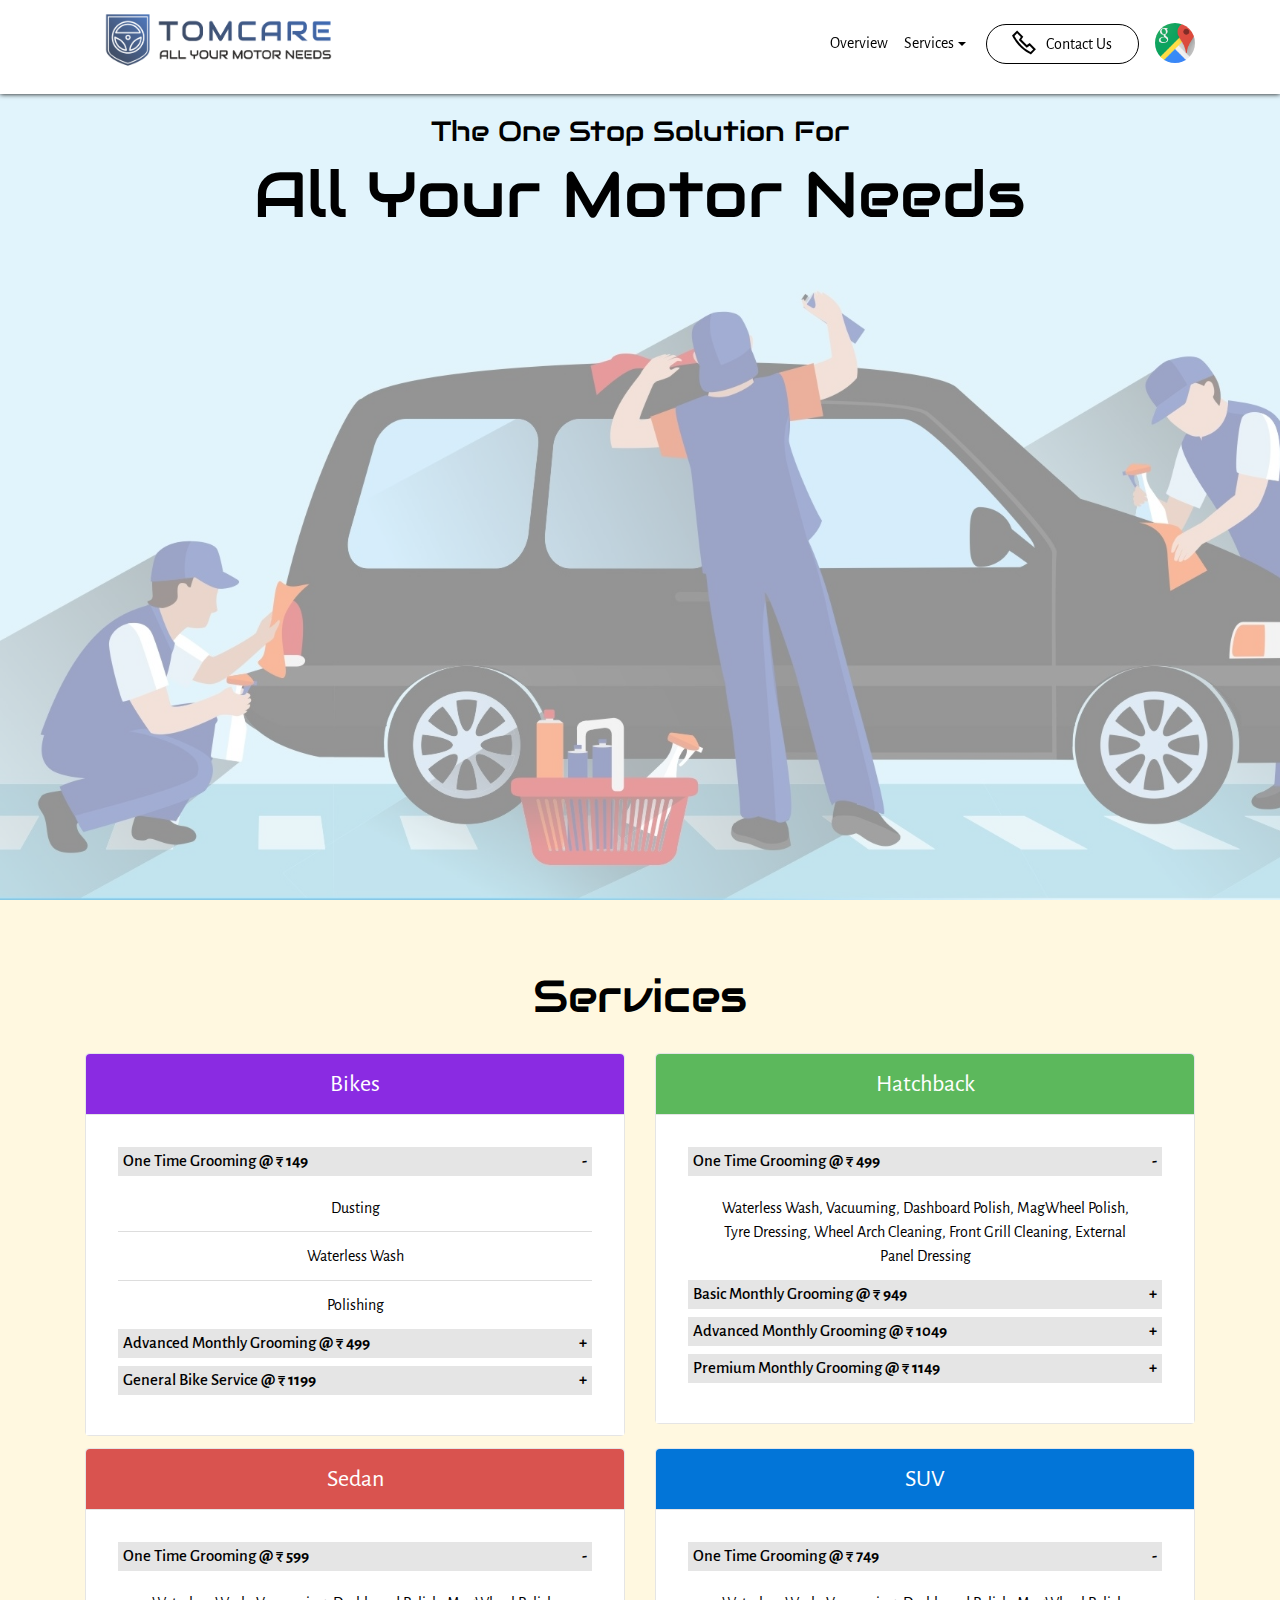
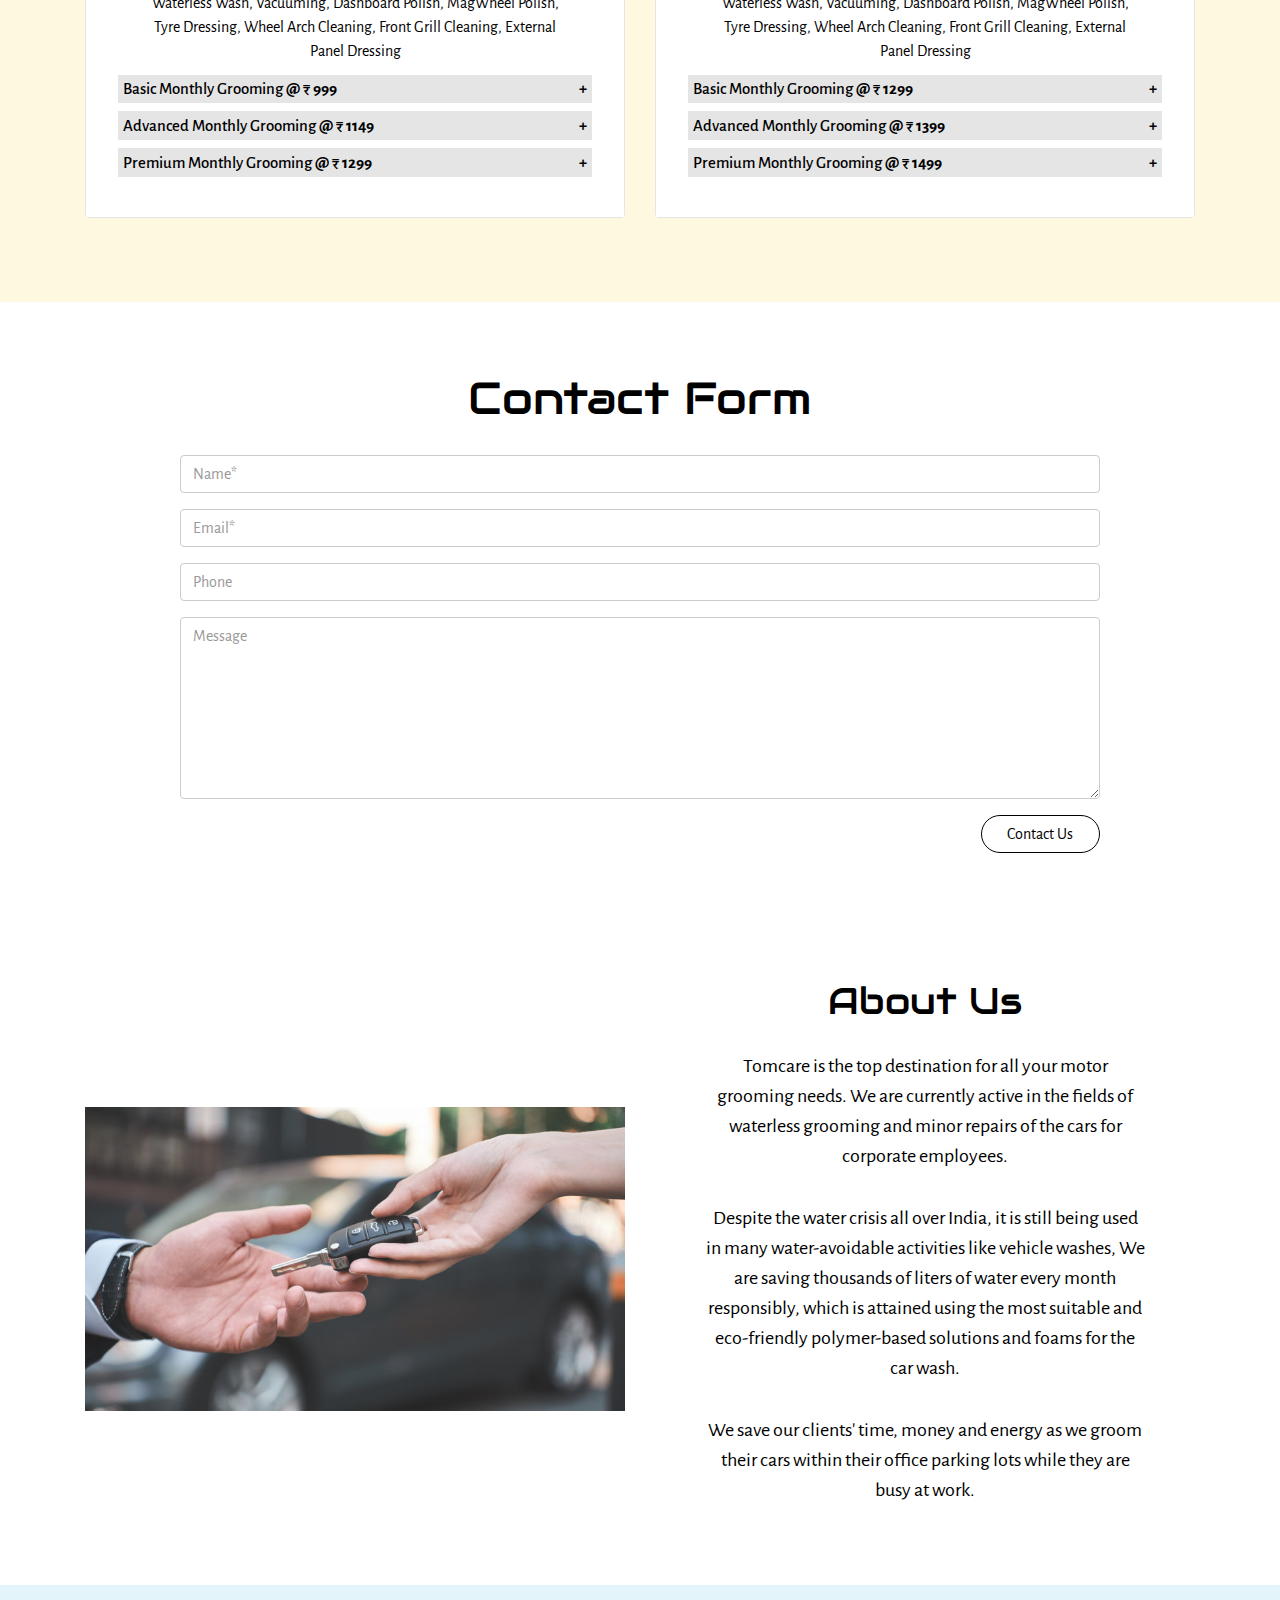
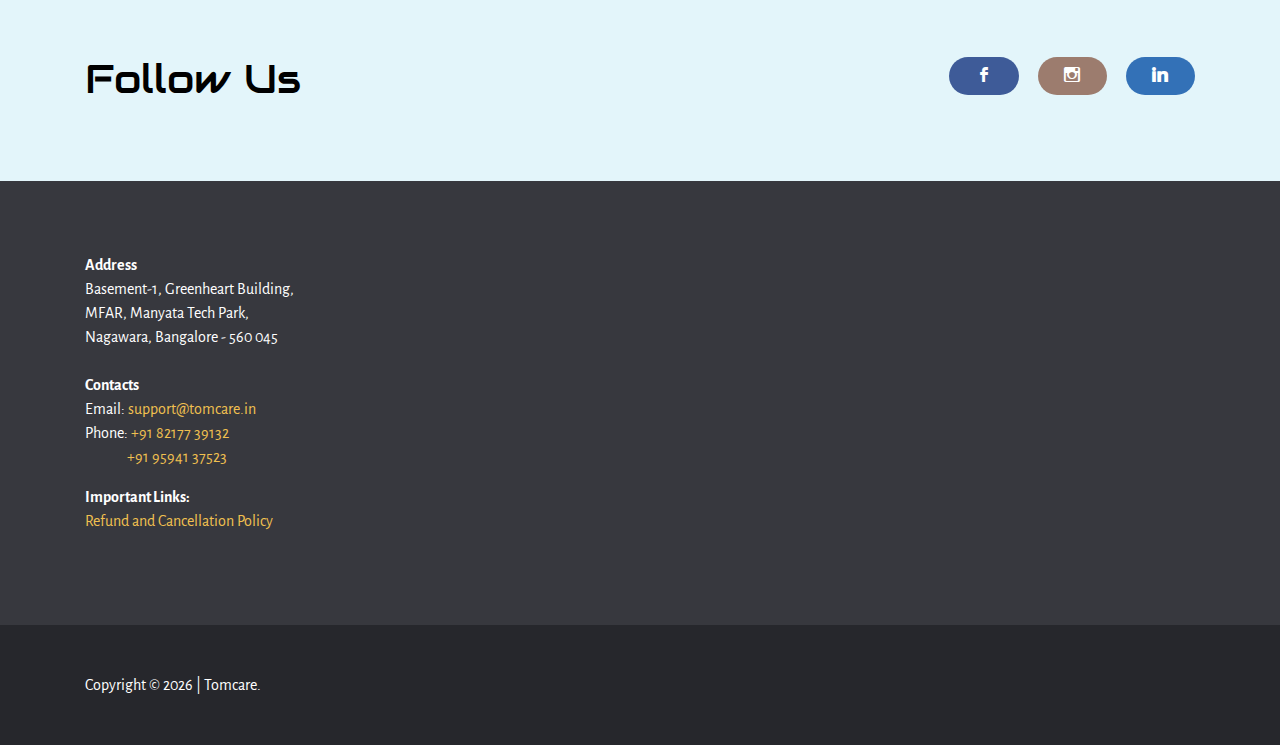
==== commit 403dcb38: "compliance" ====
--- a/index.html
+++ b/index.html
@@ -1,489 +1,464 @@
 <!DOCTYPE html>
 <html>
-<head>
-  <meta charset="UTF-8">
-  <meta http-equiv="X-UA-Compatible" content="IE=edge">
-  <meta name="viewport" content="width=device-width, initial-scale=1, minimum-scale=1">
-  <link rel="shortcut icon" href="assets/images/favicon.ico" type="image/x-icon">
-  <meta name="description" content="Tomcare is the top destination for all your motor needs, car wash, repairs and refurbishing in Manyata Tech Park and Bangalore">
-  <meta name="keywords" content="tomcare,motor repair,motor needs,car repair,car wash,car needs,car,manyata,mebp,manyata tech park,bangalore">
-  
-  <title>Tomcare</title>
-  <link rel="stylesheet" href="https://fonts.googleapis.com/css?family=Alegreya+Sans:400,700&subset=latin,vietnamese,latin-ext">
-  <link rel="stylesheet" href="assets/web/assets/mobirise-icons/mobirise-icons.css">
-  <link rel="stylesheet" href="https://fonts.googleapis.com/css?family=Playfair+Display:400,700&subset=latin,cyrillic">
-  <link rel="stylesheet" href="assets/web/assets/mobirise-icons2/mobirise2.css">
-  <link rel="stylesheet" href="assets/tether/tether.min.css">
-  <link rel="stylesheet" href="assets/bootstrap/css/bootstrap.min.css">
-  <link rel="stylesheet" href="assets/socicon/css/socicon.min.css">
-  <link rel="stylesheet" href="assets/dropdown-menu/style.light.css">
-  <link rel="stylesheet" href="assets/puritym/css/style.css">
-  <link rel="preload" as="style" href="assets/mobirise/css/mbr-additional.css"><link rel="stylesheet" href="assets/mobirise/css/mbr-additional.css" type="text/css">
-  <link rel="stylesheet" href="assets/custom/css/style.css">
-   
-  
-</head>
-<body>
-  <section id="dropdown-menu-0" data-rv-view="0">
-
-    <nav class="navbar navbar-dropdown navbar-fixed-top">
-
-        <div class="container">
-
-            <div class="navbar-brand">
-                <h1>
-                    <a href="https://www.tomcare.in" class="navbar-logo"><img src="assets/images/logo.png" alt="Tomcare"></a>
-                    <a href="https://www.tomcare.in" class="hidden">Tomcare</a>
-                </h1>
-            </div>
-
-            <button class="navbar-toggler pull-xs-right hidden-md-up" type="button" data-toggle="collapse" data-target="#exCollapsingNavbar">
-                <div class="hamburger-icon"></div>
-            </button>
-
-            <ul class="nav-dropdown collapse pull-xs-right navbar-toggleable-sm nav navbar-nav" id="exCollapsingNavbar">
-                <li class="nav-item"><a class="nav-link link" href="#msg-box4-d">Overview</a></li>
-                <li class="nav-item dropdown open">
-                    <a class="nav-link link dropdown-toggle" data-toggle="dropdown-submenu" href="#msg-box4-d" aria-expanded="true">Services</a>
-                    <div class="dropdown-menu">
-                        <a class="dropdown-item" href="#bikes">Bikes</a>
-                        <a class="dropdown-item" href="#hatchback">Hatchback</a>
-                        <a class="dropdown-item" href="#sedan">Sedan</a>
-                        <a class="dropdown-item" href="#suv">SUV</a>
-                    </div>
-                </li>
-                <li class="nav-item hidden-md-up"><a class="nav-link link" href="#form1-1">Contact Us</a></li>
-                <li class="nav-item hidden-md-up"><a class="nav-link link" href="#contacts2-9">Find us on Google Maps</a></li>
-                <li class="nav-item nav-btn hidden-xs-down">
-                    <a class="nav-link btn btn-black-outline btn-black" href="#form1-1">
-                        <span class="mobi-mbri mobi-mbri-phone mbr-iconfont mbr-iconfont-btn"></span>
-                        Contact Us
-                    </a>
-                </li>
-                <li class="nav-item hidden-xs-down">
-                    <a class="nav-link google-map-link" href="#contacts2-9"><img alt="Find us on Google Maps" src="assets/images/google-maps.png"/></a>
-                </li>
-            </ul>
-
-        </div>
-
-    </nav>
-
-</section>
-
-<section class="mbr-section mbr-section-full mbr-after-navbar" id="header4-a" data-rv-view="2" style="background-image: url(assets/images/hero-image.jpg);">
-    <div class="mbr-table-cell">
-        <div class="mbr-overlay" style="opacity: 0.5; background-color: rgb(255, 255, 255);"></div>
-        <div class="container">
-            <div class="row">
-                <div class="col-md-offset-1 col-md-10">
-                    <h2 class="mbr-section-title display-1">
-                        <span class="tag-small">The one stop solution for</span><br>
-                        <span class="tag-large">all your motor needs</span></h2>
-                </div>
-            </div>
-        </div>
-        
-    </div>
-</section>
-
-<section class="mbr-section mbr-section-small" id="pricing-table1-0" data-rv-view="8" style="background-color: rgb(255, 248, 224); padding-top: 4.5rem; padding-bottom: 4.5rem;">
-    
-
-    <div class="container">
-        <div class="row">
-            <h2 class="mbr-section-title display-3 text-xs-center">Services</h2>
-            <div class="col-xs-12 col-sm-6 col-md-6" id="bikes">
-                <div class="card text-xs-center">
-                    <div class="card-header bg-bikes">Bikes</div>
-                    <div class="card-block">
-                        <h3>One Time Grooming <span class="price">149</span></h3>
-                        <div>
-                            <a href="https://api.whatsapp.com/send?phone=918217739132&text=Hi, Please tell me more about your bike grooming services. I am looking for One time plans for my Bike." target="_blank" class="hidden-md-up btn btn-secondary-outline">
-                                <img src="assets/images/whatsapp.png" class="whatsapp-btn"/> &nbsp; Enquire
-                            </a>
-                            <ul class="list-group list-group-flush">
-                                <li class="list-group-item">Dusting</li>
-                                <li class="list-group-item">Waterless Wash</li>
-                                <li class="list-group-item">Polishing</li>
-                            </ul>
-                        </div>
-                        <!--h3>Basic Monthly Grooming <span class="price">499</span></h3>
-                        <div>
-                            <a href="https://api.whatsapp.com/send?phone=918217739132&text=Hi, Please tell me more about your car grooming services. I am looking for Basic monthly plans for my Sedan." target="_blank" class="hidden-md-up btn btn-secondary-outline">
-                                <img src="assets/images/whatsapp.png" class="whatsapp-btn"/> &nbsp; Enquire
-                            </a>
-                            <ul class="list-group list-group-flush">
-                                <li class="list-group-item"><strong>Daily</strong> - Dusting</li>
-                                <li class="list-group-item"><strong>Weekly</strong> - Waterless wash, Mag Wheel Polish, Front Grill Cleaning</li>
-                                <li class="list-group-item"><strong>One Time</strong> - Vacuuming, Wheel Arches, Dashboard, Mats, Front and Rear Windshields, Side door Windows Cleaning</li>
-                            </ul>
-                        </div-->
-                        <h3>Advanced Monthly Grooming <span class="price">499</span></h3>
-                        <div>
-                            <a href="https://api.whatsapp.com/send?phone=918217739132&text=Hi, Please tell me more about your bike grooming services. I am looking for Advanced monthly plans for my Bike." target="_blank" class="hidden-md-up btn btn-secondary-outline">
-                                <img src="assets/images/whatsapp.png" class="whatsapp-btn"/> &nbsp; Enquire
-                            </a>
-                            <ul class="list-group list-group-flush">
-                                <li class="list-group-item"><strong>Daily</strong> - Dusting</li>
-                                <li class="list-group-item"><strong>Bi-Weekly</strong> - Waterless wash</li>
-                                <li class="list-group-item"><strong>Fortnightly</strong> - Polishing</li>
-                                <l1 class="list-group-item"><strong>Additional (On Request)</strong> - One Time Polishing</l1>
-                            </ul>
-                        </div>
-                        <h3>General Bike Service <span class="price">1199</span></h3>
-                        <div>
-                            <a href="https://api.whatsapp.com/send?phone=918217739132&text=Hi, Please tell me more about your bike services. I am looking for servicing for my bike." target="_blank" class="hidden-md-up btn btn-secondary-outline">
-                                <img src="assets/images/whatsapp.png" class="whatsapp-btn"/> &nbsp; Enquire
-                            </a>
-                            <ul class="list-group list-group-flush">
-                                <li class="list-group-item"><strong>Pickup and Drop from Customer's preferred location</strong></li>
-                                <li class="list-group-item">Full body wash and polishing, Air Filter/Fuel Filter Servicing, Spark Plug Servicing, Carburettor Servicing, Engine Oil/Brake Oil Replacement (Shell), General Wiring Inspection</li>
-                                <li class="list-group-item"><strong>same day delivery</strong></li>
-                                <li class="list-group-item"><strong>Note:</strong> Replacement parts will be charged additional.</li>
-                            </ul>
-                        </div>
-                    </div>
-                </div>
-            </div>
-            <div class="col-xs-12 col-sm-6 col-md-6" id="hatchback">
-                <div class="card text-xs-center">
-                    <div class="card-header bg-success">Hatchback</div>
-                    <div class="card-block">
-                        <h3>One Time Grooming <span class="price">499</span></h3>
-                        <div>
-                            <a href="https://api.whatsapp.com/send?phone=918217739132&text=Hi, Please tell me more about your car grooming services. I am looking for One time plans for my Hatchback." target="_blank" class="hidden-md-up btn btn-secondary-outline">
-                                <img src="assets/images/whatsapp.png" class="whatsapp-btn"/> &nbsp; Enquire
-                            </a>
-                            <ul class="list-group list-group-flush">
-                                <li class="list-group-item">Waterless Wash, Vacuuming, Dashboard Polish, MagWheel Polish, Tyre Dressing, Wheel Arch Cleaning, Front Grill Cleaning, External Panel Dressing</li>
-                            </ul>
-                        </div>
-                        <h3>Basic Monthly Grooming <span class="price">949</span></h3>
-                        <div>
-                            <a href="https://api.whatsapp.com/send?phone=918217739132&text=Hi, Please tell me more about your car grooming services. I am looking for Basic monthly plans for my Hatchback." target="_blank" class="hidden-md-up btn btn-secondary-outline">
-                                <img src="assets/images/whatsapp.png" class="whatsapp-btn"/> &nbsp; Enquire
-                            </a>
-                            <ul class="list-group list-group-flush">
-                                <li class="list-group-item"><strong>Daily</strong> - Dusting</li>
-                                <li class="list-group-item"><strong>Weekly</strong> - Waterless wash, Mag Wheel Polish, Front Grill Cleaning</li>
-                                <li class="list-group-item"><strong>One Time</strong> - Vacuuming, Wheel Arches, Dashboard, Mats, Front and Rear Windshields, Side door Windows Cleaning</li>
-                            </ul>
-                        </div>
-                        <h3>Advanced Monthly Grooming <span class="price">1049</span></h3>
-                        <div>
-                            <a href="https://api.whatsapp.com/send?phone=918217739132&text=Hi, Please tell me more about your car grooming services. I am looking for Advanced monthly plans for my Hatchback." target="_blank" class="hidden-md-up btn btn-secondary-outline">
-                                <img src="assets/images/whatsapp.png" class="whatsapp-btn"/> &nbsp; Enquire
-                            </a>
-                            <ul class="list-group list-group-flush">
-                                <li class="list-group-item"><strong>Daily</strong> - Dusting</li>
-                                <li class="list-group-item"><strong>Weekly</strong> - Waterless wash, Mag Wheel Polish, Front Grill Cleaning</li>
-                                <li class="list-group-item"><strong>Fortnightly</strong> - Vacuuming, Wheel Arches, Dashboard, Mats, Front and Rear Windshields, Side door Windows Cleaning</li>
-                                <l1 class="list-group-item"><strong>Additional (On Request)</strong> - One Vacuuming + Ond Waterless wash</l1>
-                            </ul>
-                        </div>
-                        <h3>Premium Monthly Grooming <span class="price">1149</span></h3>
-                        <div>
-                            <a href="https://api.whatsapp.com/send?phone=918217739132&text=Hi, Please tell me more about your car grooming services. I am looking for Premium monthly plans for my Hatchback." target="_blank" class="hidden-md-up btn btn-secondary-outline">
-                                <img src="assets/images/whatsapp.png" class="whatsapp-btn"/> &nbsp; Enquire
-                            </a>
-                            <ul class="list-group list-group-flush">
-                                <li class="list-group-item"><strong>Daily</strong> - Dusting</li>
-                                <li class="list-group-item"><strong>Weekly</strong> - Waterless wash, Mag Wheel Polish, Front Grill Cleaning, Vacuuming, Wheel Arches, Dashboard, Mats, Front and Rear Windshields, Side door Windows Cleaning</li>
-                                <l1 class="list-group-item"><strong>Additional (On Request)</strong> - One Vacuuming + Ond Waterless wash</l1>
-                            </ul>
-                        </div>
-                    </div>
-                </div>
-            </div>
-        </div>
-        <div class="row">
-            <div class="col-xs-12 col-sm-6 col-md-6" id="sedan">
-                <div class="card text-xs-center">
-                    <div class="card-header bg-danger">Sedan</div>
-                    <div class="card-block">
-                        <h3>One Time Grooming <span class="price">599</span></h3>
-                        <div>
-                            <a href="https://api.whatsapp.com/send?phone=918217739132&text=Hi, Please tell me more about your car grooming services. I am looking for One time plans for my Sedan." target="_blank" class="hidden-md-up btn btn-secondary-outline">
-                                <img src="assets/images/whatsapp.png" class="whatsapp-btn"/> &nbsp; Enquire
-                            </a>
-                            <ul class="list-group list-group-flush">
-                                <li class="list-group-item">Waterless Wash, Vacuuming, Dashboard Polish, MagWheel Polish, Tyre Dressing, Wheel Arch Cleaning, Front Grill Cleaning, External Panel Dressing</li>
-                            </ul>
-                        </div>
-                        <h3>Basic Monthly Grooming <span class="price">999</span></h3>
-                        <div>
-                            <a href="https://api.whatsapp.com/send?phone=918217739132&text=Hi, Please tell me more about your car grooming services. I am looking for Basic monthly plans for my Sedan." target="_blank" class="hidden-md-up btn btn-secondary-outline">
-                                <img src="assets/images/whatsapp.png" class="whatsapp-btn"/> &nbsp; Enquire
-                            </a>
-                            <ul class="list-group list-group-flush">
-                                <li class="list-group-item"><strong>Daily</strong> - Dusting</li>
-                                <li class="list-group-item"><strong>Weekly</strong> - Waterless wash, Mag Wheel Polish, Front Grill Cleaning</li>
-                                <li class="list-group-item"><strong>One Time</strong> - Vacuuming, Wheel Arches, Dashboard, Mats, Front and Rear Windshields, Side door Windows Cleaning</li>
-                            </ul>
-                        </div>
-                        <h3>Advanced Monthly Grooming <span class="price">1149</span></h3>
-                        <div>
-                            <a href="https://api.whatsapp.com/send?phone=918217739132&text=Hi, Please tell me more about your car grooming services. I am looking for Advanced monthly plans for my Sedan." target="_blank" class="hidden-md-up btn btn-secondary-outline">
-                                <img src="assets/images/whatsapp.png" class="whatsapp-btn"/> &nbsp; Enquire
-                            </a>
-                            <ul class="list-group list-group-flush">
-                                <li class="list-group-item"><strong>Daily</strong> - Dusting</li>
-                                <li class="list-group-item"><strong>Weekly</strong> - Waterless wash, Mag Wheel Polish, Front Grill Cleaning</li>
-                                <li class="list-group-item"><strong>Fortnightly</strong> - Vacuuming, Wheel Arches, Dashboard, Mats, Front and Rear Windshields, Side door Windows Cleaning</li>
-                                <l1 class="list-group-item"><strong>Additional (On Request)</strong> - One Vacuuming + Ond Waterless wash</l1>
-                            </ul>
-                        </div>
-                        <h3>Premium Monthly Grooming <span class="price">1299</span></h3>
-                        <div>
-                            <a href="https://api.whatsapp.com/send?phone=918217739132&text=Hi, Please tell me more about your car grooming services. I am looking for Premium monthly plans for my Sedan." target="_blank" class="hidden-md-up btn btn-secondary-outline">
-                                <img src="assets/images/whatsapp.png" class="whatsapp-btn"/> &nbsp; Enquire
-                            </a>
-                            <ul class="list-group list-group-flush">
-                                <li class="list-group-item"><strong>Daily</strong> - Dusting</li>
-                                <li class="list-group-item"><strong>Weekly</strong> - Waterless wash, Mag Wheel Polish, Front Grill Cleaning, Vacuuming, Wheel Arches, Dashboard, Mats, Front and Rear Windshields, Side door Windows Cleaning</li>
-                                <l1 class="list-group-item"><strong>Additional (On Request)</strong> - One Vacuuming + Ond Waterless wash</l1>
-                            </ul>
-                        </div>
-                    </div>
-                </div>
-            </div>
-            <div class="col-xs-12 col-sm-6 col-md-6" id="suv">
-                <div class="card text-xs-center">
-                    <div class="card-header bg-primary">SUV</div>
-                    <div class="card-block">
-                        <h3>One Time Grooming <span class="price">749</span></h3>
-                        <div>
-                            <a href="https://api.whatsapp.com/send?phone=918217739132&text=Hi, Please tell me more about your car grooming services. I am looking for One time plans for my SUV." target="_blank" class="hidden-md-up btn btn-secondary-outline">
-                                <img src="assets/images/whatsapp.png" class="whatsapp-btn"/> &nbsp; Enquire
-                            </a>
-                            <ul class="list-group list-group-flush">
-                                <li class="list-group-item">Waterless Wash, Vacuuming, Dashboard Polish, MagWheel Polish, Tyre Dressing, Wheel Arch Cleaning, Front Grill Cleaning, External Panel Dressing</li>
-                            </ul>
-                        </div>
-                        <h3>Basic Monthly Grooming <span class="price">1299</span></h3>
-                        <div>
-                            <a href="https://api.whatsapp.com/send?phone=918217739132&text=Hi, Please tell me more about your car grooming services. I am looking for Basic monthly plans for my SUV." target="_blank" class="hidden-md-up btn btn-secondary-outline">
-                                <img src="assets/images/whatsapp.png" class="whatsapp-btn"/> &nbsp; Enquire
-                            </a>
-                            <ul class="list-group list-group-flush">
-                                <li class="list-group-item"><strong>Daily</strong> - Dusting</li>
-                                <li class="list-group-item"><strong>Weekly</strong> - Waterless wash, Mag Wheel Polish, Front Grill Cleaning</li>
-                                <li class="list-group-item"><strong>One Time</strong> - Vacuuming, Wheel Arches, Dashboard, Mats, Front and Rear Windshields, Side door Windows Cleaning</li>
-                            </ul>
-                        </div>
-                        <h3>Advanced Monthly Grooming <span class="price">1399</span></h3>
-                        <div>
-                            <a href="https://api.whatsapp.com/send?phone=918217739132&text=Hi, Please tell me more about your car grooming services. I am looking for Advanced monthly plans for my SUV." target="_blank" class="hidden-md-up btn btn-secondary-outline">
-                                <img src="assets/images/whatsapp.png" class="whatsapp-btn"/> &nbsp; Enquire
-                            </a>
-                            <ul class="list-group list-group-flush">
-                                <li class="list-group-item"><strong>Daily</strong> - Dusting</li>
-                                <li class="list-group-item"><strong>Weekly</strong> - Waterless wash, Mag Wheel Polish, Front Grill Cleaning</li>
-                                <li class="list-group-item"><strong>Fortnightly</strong> - Vacuuming, Wheel Arches, Dashboard, Mats, Front and Rear Windshields, Side door Windows Cleaning</li>
-                                <l1 class="list-group-item"><strong>Additional (On Request)</strong> - One Vacuuming + Ond Waterless wash</l1>
-                            </ul>
-                        </div>
-                        <h3>Premium Monthly Grooming <span class="price">1499</span></h3>
-                        <div>
-                            <a href="https://api.whatsapp.com/send?phone=918217739132&text=Hi, Please tell me more about your car grooming services. I am looking for Premium monthly plans for my SUV." target="_blank" class="hidden-md-up btn btn-secondary-outline">
-                                <img src="assets/images/whatsapp.png" class="whatsapp-btn"/> &nbsp; Enquire
-                            </a>
-                            <ul class="list-group list-group-flush">
-                                <li class="list-group-item"><strong>Daily</strong> - Dusting</li>
-                                <li class="list-group-item"><strong>Weekly</strong> - Waterless wash, Mag Wheel Polish, Front Grill Cleaning, Vacuuming, Wheel Arches, Dashboard, Mats, Front and Rear Windshields, Side door Windows Cleaning</li>
-                                <l1 class="list-group-item"><strong>Additional (On Request)</strong> - One Vacuuming + Ond Waterless wash</l1>
-                            </ul>
-                        </div>
-                    </div>
-                </div>
-            </div>
-        </div>
-    </div>
-</section>
-
-<section class="mbr-section mbr-section-small" id="form1-1" data-rv-view="14" style="background-color: rgb(255, 255, 255); padding-top: 4.5rem; padding-bottom: 4.5rem;">
-    
-    <div class="container">
-        <div class="row">
-            <div class="col-sm-10 col-sm-offset-1" data-form-type="formoid">
-                <h2 class="mbr-section-title display-3 text-xs-center">Contact Form</h2>
-                <!--iframe id="google-form" src="https://docs.google.com/forms/d/e/1FAIpQLSflopZD3x5odpa0vW6BCyy7iSSUo_auRAytvGF4JQ9dLRpjWg/viewform?embedded=true" width="900" height="1100" frameborder="0" marginheight="0" marginwidth="0">Loading…</iframe-->
-                <div data-form-alert="true"><div hidden="" data-form-alert-success="true">Thanks for filling out form!</div></div>
-                <form action="https://mobirise.com/" method="post" data-form-title="Contact Form">
-                    <input type="hidden" value="TqcbpcJT4iwQMEj0gdOIn3B65Bv1gLgM1lxr5Ri26bNhhWDnFPhV56dvSXCxVNwVQrxd6OKAh0BfOS/HRj/955dUH+nab8PsYFX/k6JDgeMEDp7yTKjnb5TPKRoa4ggE" data-form-email="true">
-                    <div class="form-group">
-                        <input type="text" class="form-control" name="name" required="" placeholder="Name*" data-form-field="Name">
-                    </div>
-                    <div class="form-group">
-                        <input type="email" class="form-control" name="email" required="" placeholder="Email*" data-form-field="Email">
-                    </div>
-                    <div class="form-group">
-                        <input type="tel" class="form-control" name="phone" placeholder="Phone" data-form-field="Phone">
-                    </div>
-                    <div class="form-group">
-                        <textarea class="form-control" name="message" rows="7" placeholder="Message" data-form-field="Message"></textarea>
-                    </div>
-                    <div class="text-xs-right"><button type="submit" class="btn btn-secondary-outline">Contact Us</button></div>
-                </form>
-            </div>
-        </div>
-    </div>
-</section>
-
-<section class="mbr-section mbr-background hidden" id="msg-box3-4" data-rv-view="23" style="background-image: url(assets/images/sean-pollock-phyq704ffda-unsplash-2000x1333.jpg); padding-top: 9rem; padding-bottom: 9rem;">
-    <div class="mbr-overlay" style="opacity: 0.9; background-color: rgb(255, 255, 255);"></div>
-    <div class="container">
-        <div class="row text-xs-center">
-            <div class="col-sm-8 col-sm-offset-2">
-                <h2 class="mbr-section-title display-3">Special Offer</h2>
-                
-
-                <div class="lead"><p>Mobirise has provided for website developers a growing library of modern blocks which can be used either partially or in full for every website developed through the builder.</p></div>
-                <div><a class="btn btn-lg btn-secondary-outline" href="https://mobirise.com">10% OFF</a></div>
-            </div>
-        </div>
-    </div>
-</section>
-
-<section class="mbr-section mbr-section-small hidden" id="testimonials1-5" data-rv-view="26" style="background-color: rgb(255, 255, 255); padding-top: 4.5rem; padding-bottom: 4.5rem;">
-    <div>
-        
-        <div class="container">
-            <h2 class="mbr-section-title display-3 text-xs-center">What Our Fantastic Users Say</h2>
-
-            <div class="row mbr-testimonial-cards">
-                <div class="col-xs-12 col-sm-6 col-md-4">
-                    <div class="card">
-                        <div class="card-block"><em>“its really very amazing app that makes me finish html page in 3 minutes ( that's usually takes more than 1 hours at least from me if i did it from scratch). i hope to have very big library and plugins for this APP thanks again for your nice application”</em></div>
-                        <div class="card-footer text-muted">
-                            <div>ABANOUB S.</div>
-                            <small>User</small>
-                        </div>
-                    </div>
-                </div><div class="col-xs-12 col-sm-6 col-md-4">
-                    <div class="card">
-                        <div class="card-block"><em>“First of all hands off to you guys for your effort and nice, super tool. Good work mobirise team. We are expecting the new version soon with advance functionality with full bootstrap design. Great effort and super UI experience with easy drag &amp; drop with no time design bootstrap builder in present web design world.”</em></div>
-                        <div class="card-footer text-muted">
-                            <div>SUFFIAN A.</div>
-                            <small>User</small>
-                        </div>
-                    </div>
-                </div><div class="col-xs-12 col-sm-6 col-md-4">
-                    <div class="card">
-                        <div class="card-block"><em>“At first view, looks like a nice innovative tool, i like the great focus and time that was given to the responsive design, i also like the simple and clear drag and drop features. Give me more control over the object's properties and ill be using this tool for more serious projects. Regards.”</em></div>
-                        <div class="card-footer text-muted">
-                            <div>JHOLLMAN C.</div>
-                            <small>User</small>
-                        </div>
-                    </div>
-                </div>
-            </div>
-        </div>
-    </div>
-</section>
-
-<section class="mbr-section mbr-section-nopadding" id="msg-box4-d" data-rv-view="5" style="background-color: rgb(255, 255, 255); padding-top: 6rem; padding-bottom: 3rem;">
-    
-    <div class="container">
-        <div class="row">
-            <div class="col-xs-12 col-lg-9 mbr-table-cell-lg image-size" style="width: 25%;">
-                <div class="mbr-figure"><img src="assets/images/article-img.jpg"></div>
-            </div>
-            <div class="col-xs-12 col-lg-3 mbr-inner-padding text-xs-center mbr-table-cell-lg">
-                <h3 class="mbr-section-title display-4">About Us</h3>
-                
-                <div class="lead">
-                    <p>
-                        Tomcare is the top destination for all your motor grooming needs. We are
-                        currently active in the fields of waterless grooming and minor repairs of
-                        the cars for corporate employees.</p>
-                    <p>
-                        Despite the water crisis all over India, it is still being used in many water-avoidable
-                        activities like vehicle washes, We are saving thousands of liters of water
-                        every month responsibly, which is attained using the most suitable and
-                        eco-friendly polymer-based solutions and foams for the car wash.
-                    </p>
-                    <p>
-                        We save our clients' time, money and energy as we groom their cars within their
-                        office parking lots while they are busy at work.
-                    </p>
-                </div>
-                <!--div><a class="btn btn-lg btn-black-outline btn-black" href="#">More</a></div-->
-            </div>
-            
-        </div>
-    </div>
-</section>
-    
-<section class="mbr-section mbr-section-small" id="social-buttons2-e" data-rv-view="39" style="background-color: rgb(227, 245, 250); padding-top: 4.5rem; padding-bottom: 4.5rem;">
-    
-
-    <div class="container">
-        <div class="row">
-            <div class="col-sm-4">
-                <h2 class="mbr-section-title h1">Follow Us</h2>
-            </div>
-            <div class="col-sm-8 text-xs-right">
-                <a class="btn btn-social socicon-bg-facebook" title="Facebook" target="_blank" href="https://www.facebook.com/tomcare.in/">
-                    <i class="socicon socicon-facebook"></i>
-                </a>
-                <a class="btn btn-social socicon-bg-instagram" title="Instagram" target="_blank" href="https://www.instagram.com/tomcare.in/">
-                    <i class="socicon socicon-instagram"></i>
-                </a> 
-                <a class="btn btn-social socicon-bg-linkedin" title="LinkedIn" target="_blank" href="https://www.linkedin.com/company/tomcare-in/">
-                    <i class="socicon socicon-linkedin"></i>
-                </a> 
-            </div>
-        </div>
-    </div>
-</section>
-
-<section class="mbr-section mbr-section-small mbr-footer" id="contacts2-9" data-rv-view="41" style="background-color: rgb(55, 56, 62); padding-top: 4.5rem; padding-bottom: 4.5rem;">
-    
-    <div class="container">
-        <div class="row">
-            <div class="col-xs-12 col-md-3">
-                <p><strong>Address</strong><br>
-                    Basement-1, Greenheart Building,<br>
-                    MFAR, Manyata Tech Park,<br>
-                    Nagawara, Bangalore - 560 045<br><br>
-                    <strong>Contacts</strong><br>
-                    Email: <a href="mailto:support@tomcare.in" style="text-decoration: none;">support@tomcare.in</a><br>
-                    Phone: <a href="tel:8217739132">+91 82177 39132</a><br>
-                    &nbsp;&nbsp;&nbsp;&nbsp;&nbsp;&nbsp;&nbsp;&nbsp;&nbsp;&nbsp;&nbsp;&nbsp;&nbsp;
-                    <a href="tel:9594137523">+91 95941 37523</a>
-                </p>
-                <p>
-                    <strong>Important Links:</strong><br>
-                    <a href="refundandcancellation.html">Refund and Cancellation Policy</a>
-                </p>
-            </div>
-            <div class="col-xs-12 col-md-3"></div>
-            <div class="col-xs-12 col-md-6">
-                <div class="mbr-map"><iframe frameborder="0" style="border:0" src="https://www.google.com/maps/embed?pb=!1m18!1m12!1m3!1d3886.8525364022175!2d77.61875561477142!3d13.045056890807645!2m3!1f0!2f0!3f0!3m2!1i1024!2i768!4f13.1!3m3!1m2!1s0x3bae17d94260d7df%3A0xf48d86d5947bc1b!2sTOMCARE!5e0!3m2!1sen!2sin!4v1575049731063!5m2!1sen!2sin" allowfullscreen=""></iframe></div>
-            </div>
-        </div>
-    </div>
-</section>
-
-<footer class="mbr-section mbr-section-nopadding mbr-footer" id="footer1-2" data-rv-view="43" style="background-color: rgb(38, 39, 44); padding-top: 3rem; padding-bottom: 1.98rem;">
-    
-    <div class="container">
-        <p>Copyright © <script>document.write(new Date().getFullYear());</script> | Tomcare. <a class="hidden" href="#">Terms of Use</a>  <a class="hidden" href="#">Privacy Policy</a></p>
-    </div>
-</footer>
-
-
-  <script src="assets/web/assets/jquery/jquery.min.js"></script>
-  <script src="assets/web/assets/jquery/jquery-ui.min.js"></script>
-  <script src="assets/tether/tether.min.js"></script>
-  <script src="assets/bootstrap/js/bootstrap.min.js"></script>
-  <script src="assets/smooth-scroll/smooth-scroll.js"></script>
-  <script src="assets/dropdown-menu/script.js"></script>
-  <script src="assets/puritym/js/script.js"></script>
-  <script src="assets/formoid/formoid.min.js"></script>
-  <script src="assets/custom/js/script.js"></script>
-  
-</body>
+	<head>
+		<meta charset="UTF-8">
+		<meta http-equiv="X-UA-Compatible" content="IE=edge">
+		<meta name="viewport" content="width=device-width, initial-scale=1, minimum-scale=1">
+		<link rel="shortcut icon" href="assets/images/favicon.ico" type="image/x-icon">
+		<meta name="description" content="Tomcare is the top destination for all your motor needs, car wash, repairs and refurbishing in Manyata Tech Park and Bangalore">
+		<meta name="keywords" content="tomcare,motor repair,motor needs,car repair,car wash,car needs,car,manyata,mebp,manyata tech park,bangalore">
+		<title>Tomcare</title>
+		<link rel="stylesheet" href="https://fonts.googleapis.com/css?family=Alegreya+Sans:400,700&subset=latin,vietnamese,latin-ext">
+		<link rel="stylesheet" href="assets/web/assets/mobirise-icons/mobirise-icons.css">
+		<link rel="stylesheet" href="https://fonts.googleapis.com/css?family=Playfair+Display:400,700&subset=latin,cyrillic">
+		<link rel="stylesheet" href="assets/web/assets/mobirise-icons2/mobirise2.css">
+		<link rel="stylesheet" href="assets/tether/tether.min.css">
+		<link rel="stylesheet" href="assets/bootstrap/css/bootstrap.min.css">
+		<link rel="stylesheet" href="assets/socicon/css/socicon.min.css">
+		<link rel="stylesheet" href="assets/dropdown-menu/style.light.css">
+		<link rel="stylesheet" href="assets/puritym/css/style.css">
+		<link rel="preload" as="style" href="assets/mobirise/css/mbr-additional.css">
+		<link rel="stylesheet" href="assets/mobirise/css/mbr-additional.css" type="text/css">
+		<link rel="stylesheet" href="assets/custom/css/style.css">
+	</head>
+	<body>
+		<section id="dropdown-menu-0" data-rv-view="0">
+			<nav class="navbar navbar-dropdown navbar-fixed-top">
+				<div class="container">
+					<div class="navbar-brand">
+						<h1>
+							<a href="https://www.tomcare.in" class="navbar-logo"><img src="assets/images/logo.png" alt="Tomcare"></a>
+							<a href="https://www.tomcare.in" class="hidden">Tomcare</a>
+						</h1>
+					</div>
+					<button class="navbar-toggler pull-xs-right hidden-md-up" type="button" data-toggle="collapse" data-target="#exCollapsingNavbar">
+						<div class="hamburger-icon"></div>
+					</button>
+					<ul class="nav-dropdown collapse pull-xs-right navbar-toggleable-sm nav navbar-nav" id="exCollapsingNavbar">
+						<li class="nav-item"><a class="nav-link link" href="#msg-box4-d">Overview</a></li>
+						<li class="nav-item dropdown open">
+							<a class="nav-link link dropdown-toggle" data-toggle="dropdown-submenu" href="#msg-box4-d" aria-expanded="true">Services</a>
+							<div class="dropdown-menu">
+								<a class="dropdown-item" href="#bikes">Bikes</a>
+								<a class="dropdown-item" href="#hatchback">Hatchback</a>
+								<a class="dropdown-item" href="#sedan">Sedan</a>
+								<a class="dropdown-item" href="#suv">SUV</a>
+							</div>
+						</li>
+						<li class="nav-item hidden-md-up"><a class="nav-link link" href="#form1-1">Contact Us</a></li>
+						<li class="nav-item hidden-md-up"><a class="nav-link link" href="#contacts2-9">Find us on Google Maps</a></li>
+						<li class="nav-item nav-btn hidden-xs-down">
+							<a class="nav-link btn btn-black-outline btn-black" href="#form1-1">
+							<span class="mobi-mbri mobi-mbri-phone mbr-iconfont mbr-iconfont-btn"></span>
+							Contact Us
+							</a>
+						</li>
+						<li class="nav-item hidden-xs-down">
+							<a class="nav-link google-map-link" href="#contacts2-9"><img alt="Find us on Google Maps" src="assets/images/google-maps.png"/></a>
+						</li>
+					</ul>
+				</div>
+			</nav>
+		</section>
+		<section class="mbr-section mbr-section-full mbr-after-navbar" id="header4-a" data-rv-view="2" style="background-image: url(assets/images/hero-image.jpg);">
+			<div class="mbr-table-cell">
+				<div class="mbr-overlay" style="opacity: 0.5; background-color: rgb(255, 255, 255);"></div>
+				<div class="container">
+					<div class="row">
+						<div class="col-md-offset-1 col-md-10">
+							<h2 class="mbr-section-title display-1">
+								<span class="tag-small">The one stop solution for</span><br>
+								<span class="tag-large">all your motor needs</span>
+							</h2>
+						</div>
+					</div>
+				</div>
+			</div>
+		</section>
+		<section class="mbr-section mbr-section-small" id="pricing-table1-0" data-rv-view="8" style="background-color: rgb(255, 248, 224); padding-top: 4.5rem; padding-bottom: 4.5rem;">
+			<div class="container">
+				<div class="row">
+					<h2 class="mbr-section-title display-3 text-xs-center">Services</h2>
+					<div class="col-xs-12 col-sm-6 col-md-6" id="bikes">
+						<div class="card text-xs-center">
+							<div class="card-header bg-bikes">Bikes</div>
+							<div class="card-block">
+								<h3>One Time Grooming <span class="price">149</span></h3>
+								<div>
+									<a href="https://api.whatsapp.com/send?phone=918217739132&text=Hi, Please tell me more about your bike grooming services. I am looking for One time plans for my Bike." target="_blank" class="hidden-md-up btn btn-secondary-outline">
+									<img src="assets/images/whatsapp.png" class="whatsapp-btn"/> &nbsp; Enquire
+									</a>
+									<ul class="list-group list-group-flush">
+										<li class="list-group-item">Dusting</li>
+										<li class="list-group-item">Waterless Wash</li>
+										<li class="list-group-item">Polishing</li>
+									</ul>
+								</div>
+								<!--h3>Basic Monthly Grooming <span class="price">499</span></h3>
+									<div>
+									    <a href="https://api.whatsapp.com/send?phone=918217739132&text=Hi, Please tell me more about your car grooming services. I am looking for Basic monthly plans for my Sedan." target="_blank" class="hidden-md-up btn btn-secondary-outline">
+									        <img src="assets/images/whatsapp.png" class="whatsapp-btn"/> &nbsp; Enquire
+									    </a>
+									    <ul class="list-group list-group-flush">
+									        <li class="list-group-item"><strong>Daily</strong> - Dusting</li>
+									        <li class="list-group-item"><strong>Weekly</strong> - Waterless wash, Mag Wheel Polish, Front Grill Cleaning</li>
+									        <li class="list-group-item"><strong>One Time</strong> - Vacuuming, Wheel Arches, Dashboard, Mats, Front and Rear Windshields, Side door Windows Cleaning</li>
+									    </ul>
+									</div-->
+								<h3>Advanced Monthly Grooming <span class="price">499</span></h3>
+								<div>
+									<a href="https://api.whatsapp.com/send?phone=918217739132&text=Hi, Please tell me more about your bike grooming services. I am looking for Advanced monthly plans for my Bike." target="_blank" class="hidden-md-up btn btn-secondary-outline">
+									<img src="assets/images/whatsapp.png" class="whatsapp-btn"/> &nbsp; Enquire
+									</a>
+									<ul class="list-group list-group-flush">
+										<li class="list-group-item"><strong>Daily</strong> - Dusting</li>
+										<li class="list-group-item"><strong>Bi-Weekly</strong> - Waterless wash</li>
+										<li class="list-group-item"><strong>Fortnightly</strong> - Polishing</li>
+										<l1 class="list-group-item"><strong>Additional (On Request)</strong> - One Time Polishing</l1>
+									</ul>
+								</div>
+								<h3>General Bike Service <span class="price">1199</span></h3>
+								<div>
+									<a href="https://api.whatsapp.com/send?phone=918217739132&text=Hi, Please tell me more about your bike services. I am looking for servicing for my bike." target="_blank" class="hidden-md-up btn btn-secondary-outline">
+									<img src="assets/images/whatsapp.png" class="whatsapp-btn"/> &nbsp; Enquire
+									</a>
+									<ul class="list-group list-group-flush">
+										<li class="list-group-item"><strong>Pickup and Drop from Customer's preferred location</strong></li>
+										<li class="list-group-item">Full body wash and polishing, Air Filter/Fuel Filter Servicing, Spark Plug Servicing, Carburettor Servicing, Engine Oil/Brake Oil Replacement (Shell), General Wiring Inspection</li>
+										<li class="list-group-item"><strong>same day delivery</strong></li>
+										<li class="list-group-item"><strong>Note:</strong> Replacement parts will be charged additional.</li>
+									</ul>
+								</div>
+							</div>
+						</div>
+					</div>
+					<div class="col-xs-12 col-sm-6 col-md-6" id="hatchback">
+						<div class="card text-xs-center">
+							<div class="card-header bg-success">Hatchback</div>
+							<div class="card-block">
+								<h3>One Time Grooming <span class="price">499</span></h3>
+								<div>
+									<a href="https://api.whatsapp.com/send?phone=918217739132&text=Hi, Please tell me more about your car grooming services. I am looking for One time plans for my Hatchback." target="_blank" class="hidden-md-up btn btn-secondary-outline">
+									<img src="assets/images/whatsapp.png" class="whatsapp-btn"/> &nbsp; Enquire
+									</a>
+									<ul class="list-group list-group-flush">
+										<li class="list-group-item">Waterless Wash, Vacuuming, Dashboard Polish, MagWheel Polish, Tyre Dressing, Wheel Arch Cleaning, Front Grill Cleaning, External Panel Dressing</li>
+									</ul>
+								</div>
+								<h3>Basic Monthly Grooming <span class="price">949</span></h3>
+								<div>
+									<a href="https://api.whatsapp.com/send?phone=918217739132&text=Hi, Please tell me more about your car grooming services. I am looking for Basic monthly plans for my Hatchback." target="_blank" class="hidden-md-up btn btn-secondary-outline">
+									<img src="assets/images/whatsapp.png" class="whatsapp-btn"/> &nbsp; Enquire
+									</a>
+									<ul class="list-group list-group-flush">
+										<li class="list-group-item"><strong>Daily</strong> - Dusting</li>
+										<li class="list-group-item"><strong>Weekly</strong> - Waterless wash, Mag Wheel Polish, Front Grill Cleaning</li>
+										<li class="list-group-item"><strong>One Time</strong> - Vacuuming, Wheel Arches, Dashboard, Mats, Front and Rear Windshields, Side door Windows Cleaning</li>
+									</ul>
+								</div>
+								<h3>Advanced Monthly Grooming <span class="price">1049</span></h3>
+								<div>
+									<a href="https://api.whatsapp.com/send?phone=918217739132&text=Hi, Please tell me more about your car grooming services. I am looking for Advanced monthly plans for my Hatchback." target="_blank" class="hidden-md-up btn btn-secondary-outline">
+									<img src="assets/images/whatsapp.png" class="whatsapp-btn"/> &nbsp; Enquire
+									</a>
+									<ul class="list-group list-group-flush">
+										<li class="list-group-item"><strong>Daily</strong> - Dusting</li>
+										<li class="list-group-item"><strong>Weekly</strong> - Waterless wash, Mag Wheel Polish, Front Grill Cleaning</li>
+										<li class="list-group-item"><strong>Fortnightly</strong> - Vacuuming, Wheel Arches, Dashboard, Mats, Front and Rear Windshields, Side door Windows Cleaning</li>
+										<l1 class="list-group-item"><strong>Additional (On Request)</strong> - One Vacuuming + Ond Waterless wash</l1>
+									</ul>
+								</div>
+								<h3>Premium Monthly Grooming <span class="price">1149</span></h3>
+								<div>
+									<a href="https://api.whatsapp.com/send?phone=918217739132&text=Hi, Please tell me more about your car grooming services. I am looking for Premium monthly plans for my Hatchback." target="_blank" class="hidden-md-up btn btn-secondary-outline">
+									<img src="assets/images/whatsapp.png" class="whatsapp-btn"/> &nbsp; Enquire
+									</a>
+									<ul class="list-group list-group-flush">
+										<li class="list-group-item"><strong>Daily</strong> - Dusting</li>
+										<li class="list-group-item"><strong>Weekly</strong> - Waterless wash, Mag Wheel Polish, Front Grill Cleaning, Vacuuming, Wheel Arches, Dashboard, Mats, Front and Rear Windshields, Side door Windows Cleaning</li>
+										<l1 class="list-group-item"><strong>Additional (On Request)</strong> - One Vacuuming + Ond Waterless wash</l1>
+									</ul>
+								</div>
+							</div>
+						</div>
+					</div>
+				</div>
+				<div class="row">
+					<div class="col-xs-12 col-sm-6 col-md-6" id="sedan">
+						<div class="card text-xs-center">
+							<div class="card-header bg-danger">Sedan</div>
+							<div class="card-block">
+								<h3>One Time Grooming <span class="price">599</span></h3>
+								<div>
+									<a href="https://api.whatsapp.com/send?phone=918217739132&text=Hi, Please tell me more about your car grooming services. I am looking for One time plans for my Sedan." target="_blank" class="hidden-md-up btn btn-secondary-outline">
+									<img src="assets/images/whatsapp.png" class="whatsapp-btn"/> &nbsp; Enquire
+									</a>
+									<ul class="list-group list-group-flush">
+										<li class="list-group-item">Waterless Wash, Vacuuming, Dashboard Polish, MagWheel Polish, Tyre Dressing, Wheel Arch Cleaning, Front Grill Cleaning, External Panel Dressing</li>
+									</ul>
+								</div>
+								<h3>Basic Monthly Grooming <span class="price">999</span></h3>
+								<div>
+									<a href="https://api.whatsapp.com/send?phone=918217739132&text=Hi, Please tell me more about your car grooming services. I am looking for Basic monthly plans for my Sedan." target="_blank" class="hidden-md-up btn btn-secondary-outline">
+									<img src="assets/images/whatsapp.png" class="whatsapp-btn"/> &nbsp; Enquire
+									</a>
+									<ul class="list-group list-group-flush">
+										<li class="list-group-item"><strong>Daily</strong> - Dusting</li>
+										<li class="list-group-item"><strong>Weekly</strong> - Waterless wash, Mag Wheel Polish, Front Grill Cleaning</li>
+										<li class="list-group-item"><strong>One Time</strong> - Vacuuming, Wheel Arches, Dashboard, Mats, Front and Rear Windshields, Side door Windows Cleaning</li>
+									</ul>
+								</div>
+								<h3>Advanced Monthly Grooming <span class="price">1149</span></h3>
+								<div>
+									<a href="https://api.whatsapp.com/send?phone=918217739132&text=Hi, Please tell me more about your car grooming services. I am looking for Advanced monthly plans for my Sedan." target="_blank" class="hidden-md-up btn btn-secondary-outline">
+									<img src="assets/images/whatsapp.png" class="whatsapp-btn"/> &nbsp; Enquire
+									</a>
+									<ul class="list-group list-group-flush">
+										<li class="list-group-item"><strong>Daily</strong> - Dusting</li>
+										<li class="list-group-item"><strong>Weekly</strong> - Waterless wash, Mag Wheel Polish, Front Grill Cleaning</li>
+										<li class="list-group-item"><strong>Fortnightly</strong> - Vacuuming, Wheel Arches, Dashboard, Mats, Front and Rear Windshields, Side door Windows Cleaning</li>
+										<l1 class="list-group-item"><strong>Additional (On Request)</strong> - One Vacuuming + Ond Waterless wash</l1>
+									</ul>
+								</div>
+								<h3>Premium Monthly Grooming <span class="price">1299</span></h3>
+								<div>
+									<a href="https://api.whatsapp.com/send?phone=918217739132&text=Hi, Please tell me more about your car grooming services. I am looking for Premium monthly plans for my Sedan." target="_blank" class="hidden-md-up btn btn-secondary-outline">
+									<img src="assets/images/whatsapp.png" class="whatsapp-btn"/> &nbsp; Enquire
+									</a>
+									<ul class="list-group list-group-flush">
+										<li class="list-group-item"><strong>Daily</strong> - Dusting</li>
+										<li class="list-group-item"><strong>Weekly</strong> - Waterless wash, Mag Wheel Polish, Front Grill Cleaning, Vacuuming, Wheel Arches, Dashboard, Mats, Front and Rear Windshields, Side door Windows Cleaning</li>
+										<l1 class="list-group-item"><strong>Additional (On Request)</strong> - One Vacuuming + Ond Waterless wash</l1>
+									</ul>
+								</div>
+							</div>
+						</div>
+					</div>
+					<div class="col-xs-12 col-sm-6 col-md-6" id="suv">
+						<div class="card text-xs-center">
+							<div class="card-header bg-primary">SUV</div>
+							<div class="card-block">
+								<h3>One Time Grooming <span class="price">749</span></h3>
+								<div>
+									<a href="https://api.whatsapp.com/send?phone=918217739132&text=Hi, Please tell me more about your car grooming services. I am looking for One time plans for my SUV." target="_blank" class="hidden-md-up btn btn-secondary-outline">
+									<img src="assets/images/whatsapp.png" class="whatsapp-btn"/> &nbsp; Enquire
+									</a>
+									<ul class="list-group list-group-flush">
+										<li class="list-group-item">Waterless Wash, Vacuuming, Dashboard Polish, MagWheel Polish, Tyre Dressing, Wheel Arch Cleaning, Front Grill Cleaning, External Panel Dressing</li>
+									</ul>
+								</div>
+								<h3>Basic Monthly Grooming <span class="price">1299</span></h3>
+								<div>
+									<a href="https://api.whatsapp.com/send?phone=918217739132&text=Hi, Please tell me more about your car grooming services. I am looking for Basic monthly plans for my SUV." target="_blank" class="hidden-md-up btn btn-secondary-outline">
+									<img src="assets/images/whatsapp.png" class="whatsapp-btn"/> &nbsp; Enquire
+									</a>
+									<ul class="list-group list-group-flush">
+										<li class="list-group-item"><strong>Daily</strong> - Dusting</li>
+										<li class="list-group-item"><strong>Weekly</strong> - Waterless wash, Mag Wheel Polish, Front Grill Cleaning</li>
+										<li class="list-group-item"><strong>One Time</strong> - Vacuuming, Wheel Arches, Dashboard, Mats, Front and Rear Windshields, Side door Windows Cleaning</li>
+									</ul>
+								</div>
+								<h3>Advanced Monthly Grooming <span class="price">1399</span></h3>
+								<div>
+									<a href="https://api.whatsapp.com/send?phone=918217739132&text=Hi, Please tell me more about your car grooming services. I am looking for Advanced monthly plans for my SUV." target="_blank" class="hidden-md-up btn btn-secondary-outline">
+									<img src="assets/images/whatsapp.png" class="whatsapp-btn"/> &nbsp; Enquire
+									</a>
+									<ul class="list-group list-group-flush">
+										<li class="list-group-item"><strong>Daily</strong> - Dusting</li>
+										<li class="list-group-item"><strong>Weekly</strong> - Waterless wash, Mag Wheel Polish, Front Grill Cleaning</li>
+										<li class="list-group-item"><strong>Fortnightly</strong> - Vacuuming, Wheel Arches, Dashboard, Mats, Front and Rear Windshields, Side door Windows Cleaning</li>
+										<l1 class="list-group-item"><strong>Additional (On Request)</strong> - One Vacuuming + Ond Waterless wash</l1>
+									</ul>
+								</div>
+								<h3>Premium Monthly Grooming <span class="price">1499</span></h3>
+								<div>
+									<a href="https://api.whatsapp.com/send?phone=918217739132&text=Hi, Please tell me more about your car grooming services. I am looking for Premium monthly plans for my SUV." target="_blank" class="hidden-md-up btn btn-secondary-outline">
+									<img src="assets/images/whatsapp.png" class="whatsapp-btn"/> &nbsp; Enquire
+									</a>
+									<ul class="list-group list-group-flush">
+										<li class="list-group-item"><strong>Daily</strong> - Dusting</li>
+										<li class="list-group-item"><strong>Weekly</strong> - Waterless wash, Mag Wheel Polish, Front Grill Cleaning, Vacuuming, Wheel Arches, Dashboard, Mats, Front and Rear Windshields, Side door Windows Cleaning</li>
+										<l1 class="list-group-item"><strong>Additional (On Request)</strong> - One Vacuuming + Ond Waterless wash</l1>
+									</ul>
+								</div>
+							</div>
+						</div>
+					</div>
+				</div>
+			</div>
+		</section>
+		<section class="mbr-section mbr-section-small" id="form1-1" data-rv-view="14" style="background-color: rgb(255, 255, 255); padding-top: 4.5rem; padding-bottom: 4.5rem;">
+			<div class="container">
+				<div class="row">
+					<div class="col-sm-10 col-sm-offset-1" data-form-type="formoid">
+						<h2 class="mbr-section-title display-3 text-xs-center">Contact Form</h2>
+						<!--iframe id="google-form" src="https://docs.google.com/forms/d/e/1FAIpQLSflopZD3x5odpa0vW6BCyy7iSSUo_auRAytvGF4JQ9dLRpjWg/viewform?embedded=true" width="900" height="1100" frameborder="0" marginheight="0" marginwidth="0">Loading…</iframe-->
+						<div data-form-alert="true">
+							<div hidden="" data-form-alert-success="true">Thanks for filling out form!</div>
+						</div>
+						<form action="https://mobirise.com/" method="post" data-form-title="Contact Form">
+							<input type="hidden" value="F8EYJ0Srcz+r1YCw0B9Eha0TFod+paVCPhNI4xmQUdtOf/raX+D9eHxTmjMluB/hM9BkVK8o5sB03U56/U57BufZPcvAjB7qnvu3jJomdc5bA/q2zk9fuANXzqjafJMN" data-form-email="true">
+							<div class="form-group">
+								<input type="text" class="form-control" name="name" required="" placeholder="Name*" data-form-field="Name">
+							</div>
+							<div class="form-group">
+								<input type="email" class="form-control" name="email" required="" placeholder="Email*" data-form-field="Email">
+							</div>
+							<div class="form-group">
+								<input type="tel" class="form-control" name="phone" placeholder="Phone" data-form-field="Phone">
+							</div>
+							<div class="form-group">
+								<textarea class="form-control" name="message" rows="7" placeholder="Message" data-form-field="Message"></textarea>
+							</div>
+							<div class="text-xs-right"><button type="submit" class="btn btn-secondary-outline">Contact Us</button></div>
+						</form>
+					</div>
+				</div>
+			</div>
+		</section>
+        <!--
+		<section class="mbr-section mbr-background hidden" id="msg-box3-4" data-rv-view="23" style="background-image: url(assets/images/sean-pollock-phyq704ffda-unsplash-2000x1333.jpg); padding-top: 9rem; padding-bottom: 9rem;">
+			<div class="mbr-overlay" style="opacity: 0.9; background-color: rgb(255, 255, 255);"></div>
+			<div class="container">
+				<div class="row text-xs-center">
+					<div class="col-sm-8 col-sm-offset-2">
+						<h2 class="mbr-section-title display-3">Special Offer</h2>
+						<div class="lead">
+							<p>Mobirise has provided for website developers a growing library of modern blocks which can be used either partially or in full for every website developed through the builder.</p>
+						</div>
+						<div><a class="btn btn-lg btn-secondary-outline" href="https://mobirise.com">10% OFF</a></div>
+					</div>
+				</div>
+			</div>
+		</section>
+		<section class="mbr-section mbr-section-small hidden" id="testimonials1-5" data-rv-view="26" style="background-color: rgb(255, 255, 255); padding-top: 4.5rem; padding-bottom: 4.5rem;">
+			<div>
+				<div class="container">
+					<h2 class="mbr-section-title display-3 text-xs-center">What Our Fantastic Users Say</h2>
+					<div class="row mbr-testimonial-cards">
+						<div class="col-xs-12 col-sm-6 col-md-4">
+							<div class="card">
+								<div class="card-block"><em>“its really very amazing app that makes me finish html page in 3 minutes ( that's usually takes more than 1 hours at least from me if i did it from scratch). i hope to have very big library and plugins for this APP thanks again for your nice application”</em></div>
+								<div class="card-footer text-muted">
+									<div>ABANOUB S.</div>
+									<small>User</small>
+								</div>
+							</div>
+						</div>
+						<div class="col-xs-12 col-sm-6 col-md-4">
+							<div class="card">
+								<div class="card-block"><em>“First of all hands off to you guys for your effort and nice, super tool. Good work mobirise team. We are expecting the new version soon with advance functionality with full bootstrap design. Great effort and super UI experience with easy drag &amp; drop with no time design bootstrap builder in present web design world.”</em></div>
+								<div class="card-footer text-muted">
+									<div>SUFFIAN A.</div>
+									<small>User</small>
+								</div>
+							</div>
+						</div>
+						<div class="col-xs-12 col-sm-6 col-md-4">
+							<div class="card">
+								<div class="card-block"><em>“At first view, looks like a nice innovative tool, i like the great focus and time that was given to the responsive design, i also like the simple and clear drag and drop features. Give me more control over the object's properties and ill be using this tool for more serious projects. Regards.”</em></div>
+								<div class="card-footer text-muted">
+									<div>JHOLLMAN C.</div>
+									<small>User</small>
+								</div>
+							</div>
+						</div>
+					</div>
+				</div>
+			</div>
+		</section>
+        -->
+		<section class="mbr-section mbr-section-nopadding" id="msg-box4-d" data-rv-view="5" style="background-color: rgb(255, 255, 255); padding-top: 3rem; padding-bottom: 3rem;">
+			<div class="container">
+				<div class="row">
+					<div class="col-xs-12 col-lg-9 mbr-table-cell-lg image-size" style="width: 25%;">
+						<div class="mbr-figure"><img src="assets/images/article-img.jpg"></div>
+					</div>
+					<div class="col-xs-12 col-lg-3 mbr-inner-padding text-xs-center mbr-table-cell-lg">
+						<h3 class="mbr-section-title display-4">About Us</h3>
+						<div class="lead">
+							<p>
+								Tomcare is the top destination for all your motor grooming needs. We are
+								currently active in the fields of waterless grooming and minor repairs of
+								the cars for corporate employees.
+							</p>
+							<p>
+								Despite the water crisis all over India, it is still being used in many water-avoidable
+								activities like vehicle washes, We are saving thousands of liters of water
+								every month responsibly, which is attained using the most suitable and
+								eco-friendly polymer-based solutions and foams for the car wash.
+							</p>
+							<p>
+								We save our clients' time, money and energy as we groom their cars within their
+								office parking lots while they are busy at work.
+							</p>
+						</div>
+						<!--div><a class="btn btn-lg btn-black-outline btn-black" href="#">More</a></div-->
+					</div>
+				</div>
+			</div>
+		</section>
+		<section class="mbr-section mbr-section-small" id="social-buttons2-e" data-rv-view="39" style="background-color: rgb(227, 245, 250); padding-top: 4.5rem; padding-bottom: 4.5rem;">
+			<div class="container">
+				<div class="row">
+					<div class="col-sm-4">
+						<h2 class="mbr-section-title h1">Follow Us</h2>
+					</div>
+					<div class="col-sm-8 text-xs-right">
+						<a class="btn btn-social socicon-bg-facebook" title="Facebook" target="_blank" href="https://www.facebook.com/tomcare.in/">
+						<i class="socicon socicon-facebook"></i>
+						</a>
+						<a class="btn btn-social socicon-bg-instagram" title="Instagram" target="_blank" href="https://www.instagram.com/tomcare.in/">
+						<i class="socicon socicon-instagram"></i>
+						</a> 
+						<a class="btn btn-social socicon-bg-linkedin" title="LinkedIn" target="_blank" href="https://www.linkedin.com/company/tomcare-in/">
+						<i class="socicon socicon-linkedin"></i>
+						</a> 
+					</div>
+				</div>
+			</div>
+		</section>
+		<section class="mbr-section mbr-section-small mbr-footer" id="contacts2-9" data-rv-view="41" style="background-color: rgb(55, 56, 62); padding-top: 4.5rem; padding-bottom: 4.5rem;">
+			<div class="container">
+				<div class="row">
+					<div class="col-xs-12 col-md-3">
+						<p><strong>Address</strong><br>
+							Basement-1, Greenheart Building,<br>
+							MFAR, Manyata Tech Park,<br>
+							Nagawara, Bangalore - 560 045<br><br>
+							<strong>Contacts</strong><br>
+							Email: <a href="mailto:support@tomcare.in" style="text-decoration: none;">support@tomcare.in</a><br>
+							Phone: <a href="tel:8217739132">+91 82177 39132</a><br>
+							&nbsp;&nbsp;&nbsp;&nbsp;&nbsp;&nbsp;&nbsp;&nbsp;&nbsp;&nbsp;&nbsp;&nbsp;&nbsp;
+							<a href="tel:9594137523">+91 95941 37523</a>
+						</p>
+						<p>
+							<strong>Important Links:</strong><br>
+							<a href="refundandcancellation.html" target="_blank">Refund and Cancellation Policy</a>
+						</p>
+					</div>
+					<div class="col-xs-12 col-md-3"></div>
+					<div class="col-xs-12 col-md-6">
+						<div class="mbr-map"><iframe frameborder="0" style="border:0" src="https://www.google.com/maps/embed?pb=!1m18!1m12!1m3!1d3886.8525364022175!2d77.61875561477142!3d13.045056890807645!2m3!1f0!2f0!3f0!3m2!1i1024!2i768!4f13.1!3m3!1m2!1s0x3bae17d94260d7df%3A0xf48d86d5947bc1b!2sTOMCARE!5e0!3m2!1sen!2sin!4v1575049731063!5m2!1sen!2sin" allowfullscreen=""></iframe></div>
+					</div>
+				</div>
+			</div>
+		</section>
+        <footer class="mbr-section mbr-section-nopadding mbr-footer" id="footer1-2" data-rv-view="43">
+			<div class="container">
+				<p>
+					Copyright © <script>document.write(new Date().getFullYear());</script> | Tomcare.
+				</p>
+			</div>
+		</footer>
+		<script src="assets/web/assets/jquery/jquery.min.js"></script>
+		<script src="assets/web/assets/jquery/jquery-ui.min.js"></script>
+		<script src="assets/tether/tether.min.js"></script>
+		<script src="assets/bootstrap/js/bootstrap.min.js"></script>
+		<script src="assets/smooth-scroll/smooth-scroll.js"></script>
+		<script src="assets/dropdown-menu/script.js"></script>
+		<script src="assets/puritym/js/script.js"></script>
+		<script src="assets/formoid/formoid.min.js"></script>
+		<script src="assets/custom/js/script.js"></script>
+	</body>
 </html>--- a/assets/custom/css/style.css
+++ b/assets/custom/css/style.css
@@ -109,4 +109,11 @@
 }
 #refund-and-cancellation {
     background-color: bisque;
+    min-height: calc(100vh - 7.5rem);
+}
+footer {
+    background-color: rgb(38, 39, 44);
+    padding-top: 3rem;
+    padding-bottom: 1.98rem;
+    height: 7.5rem;
 }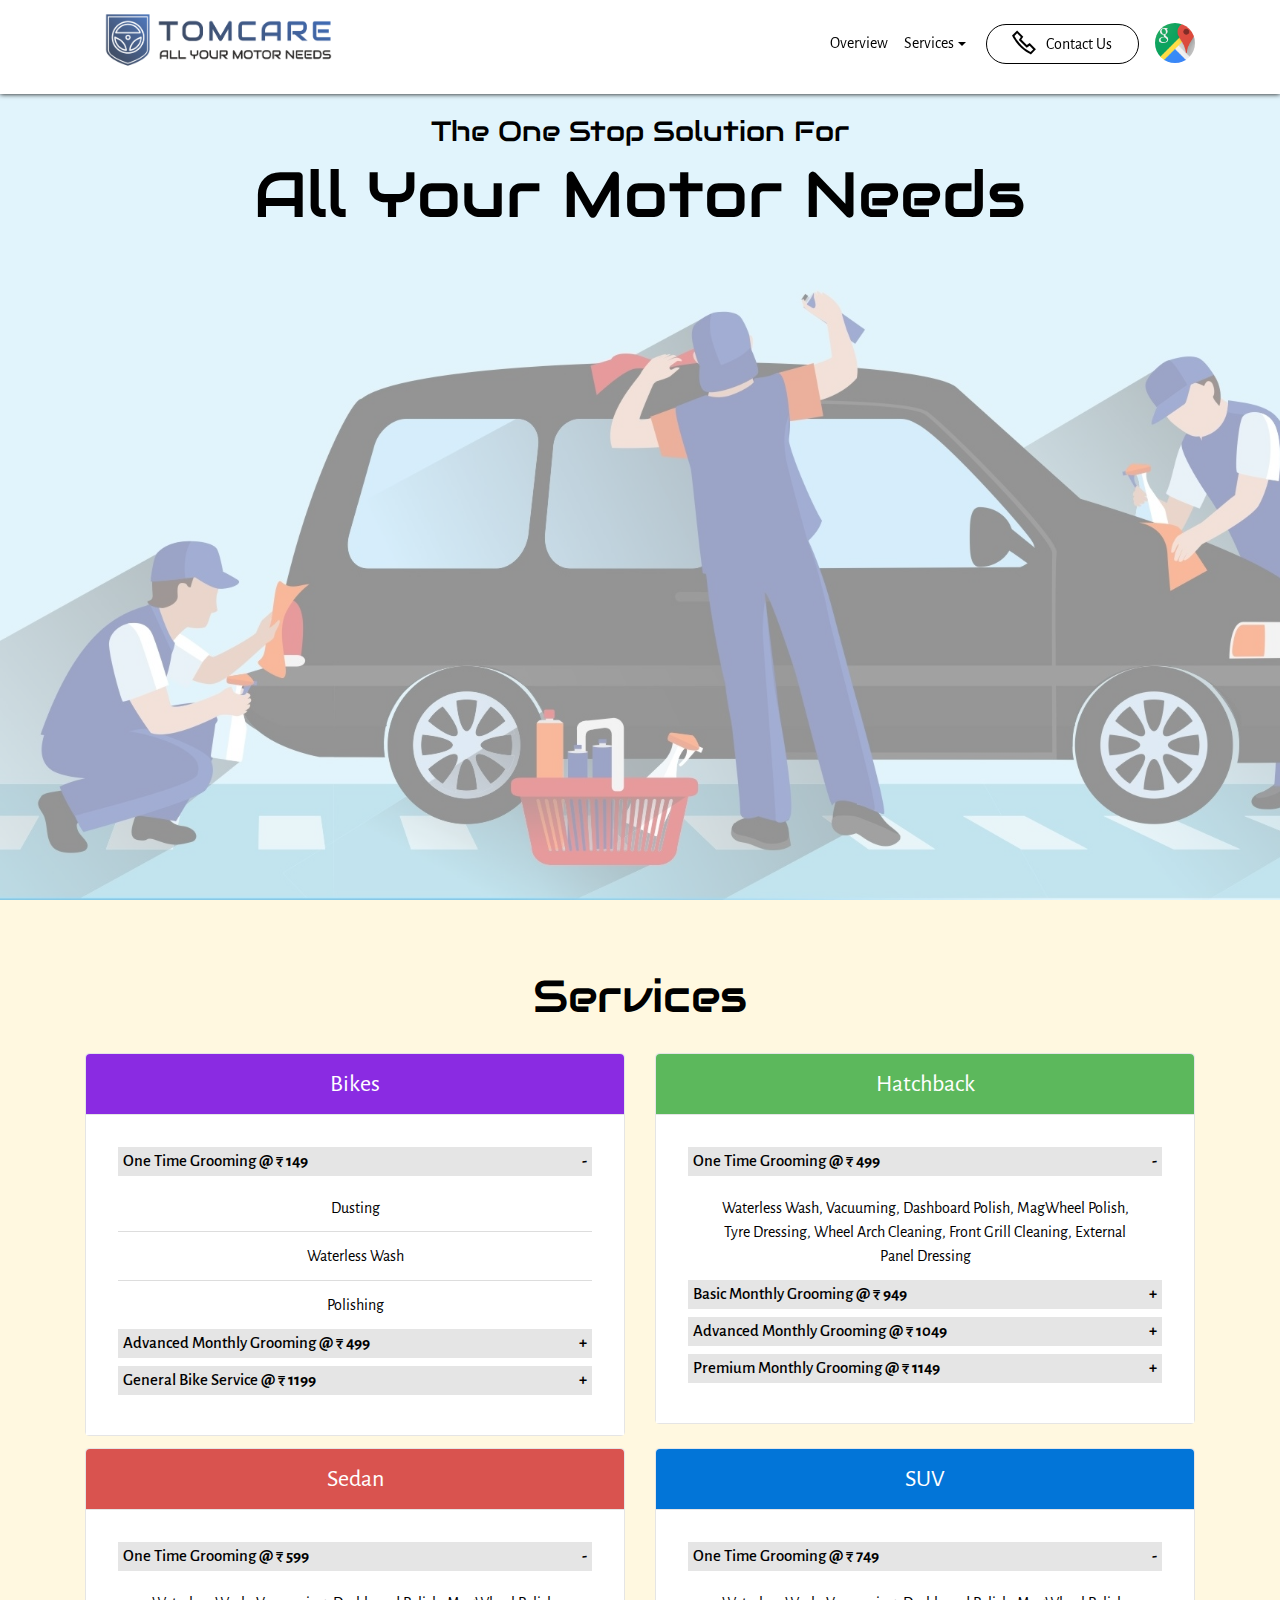
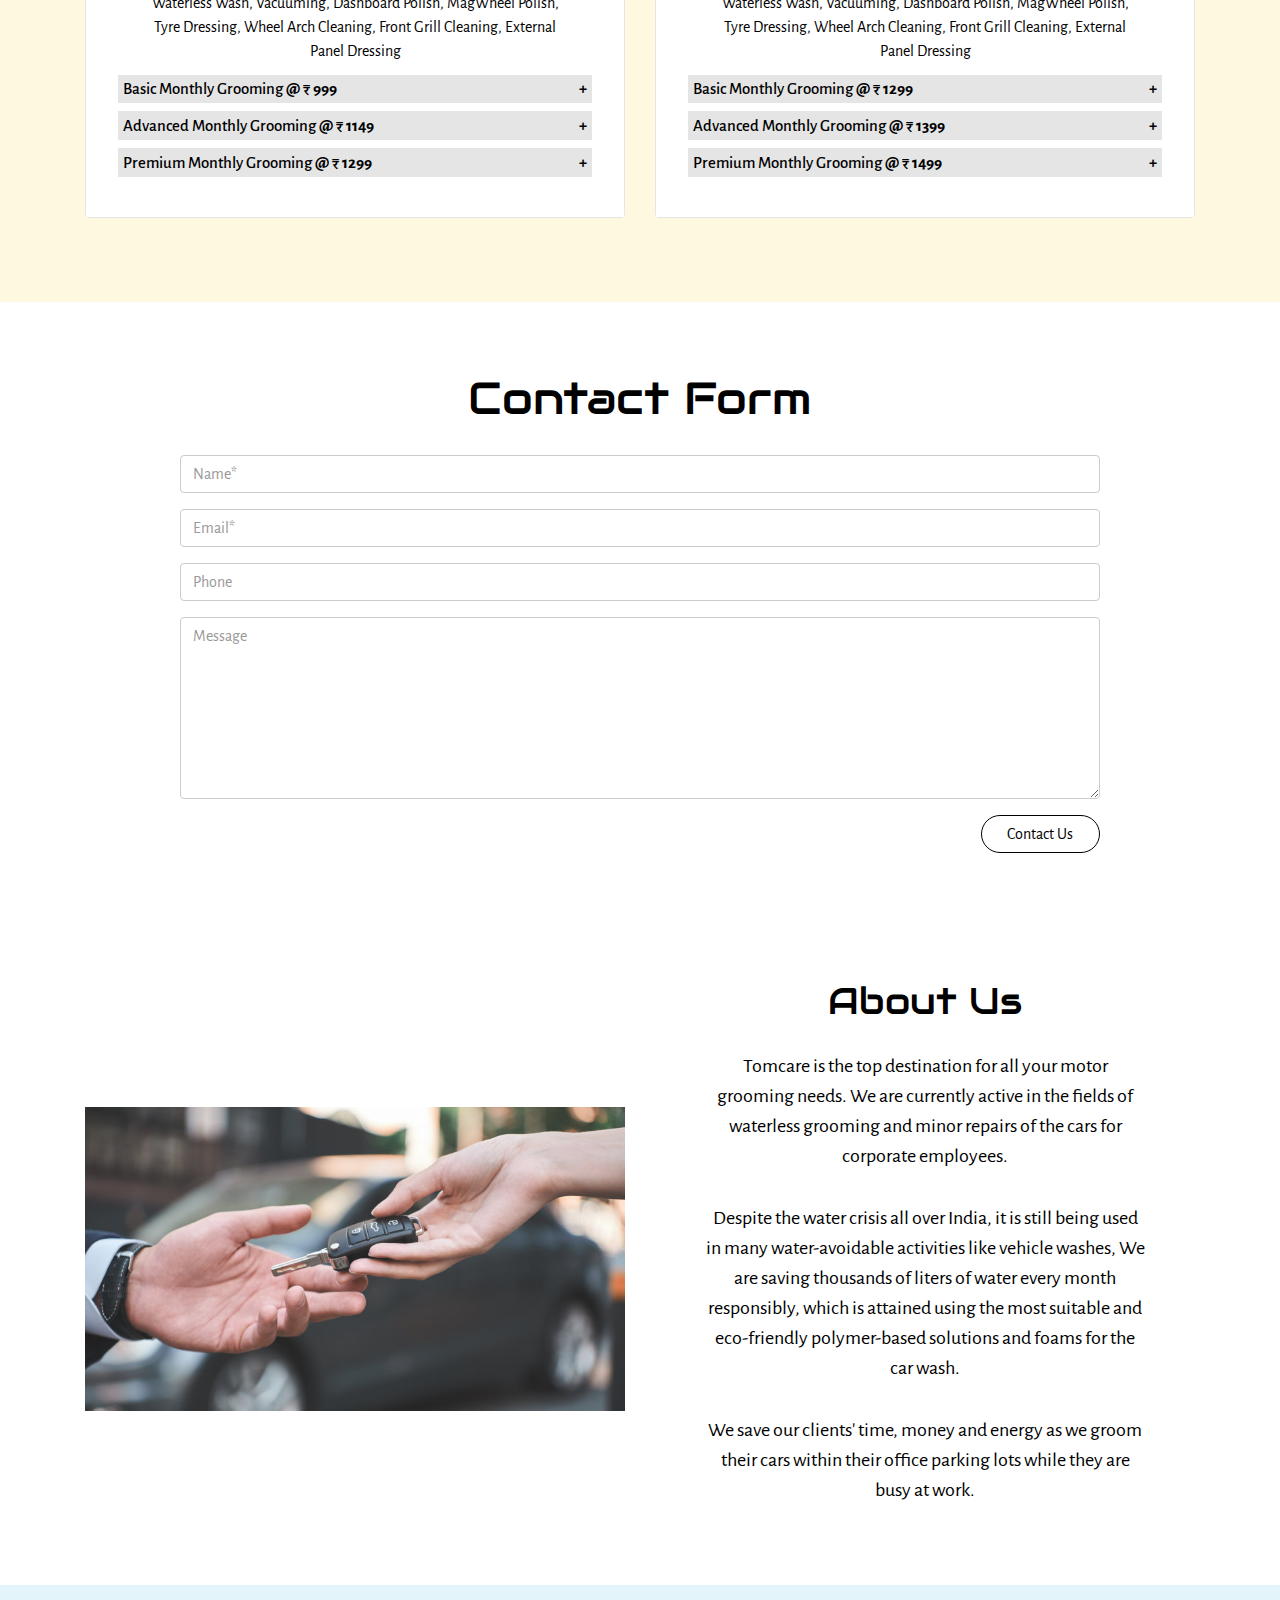
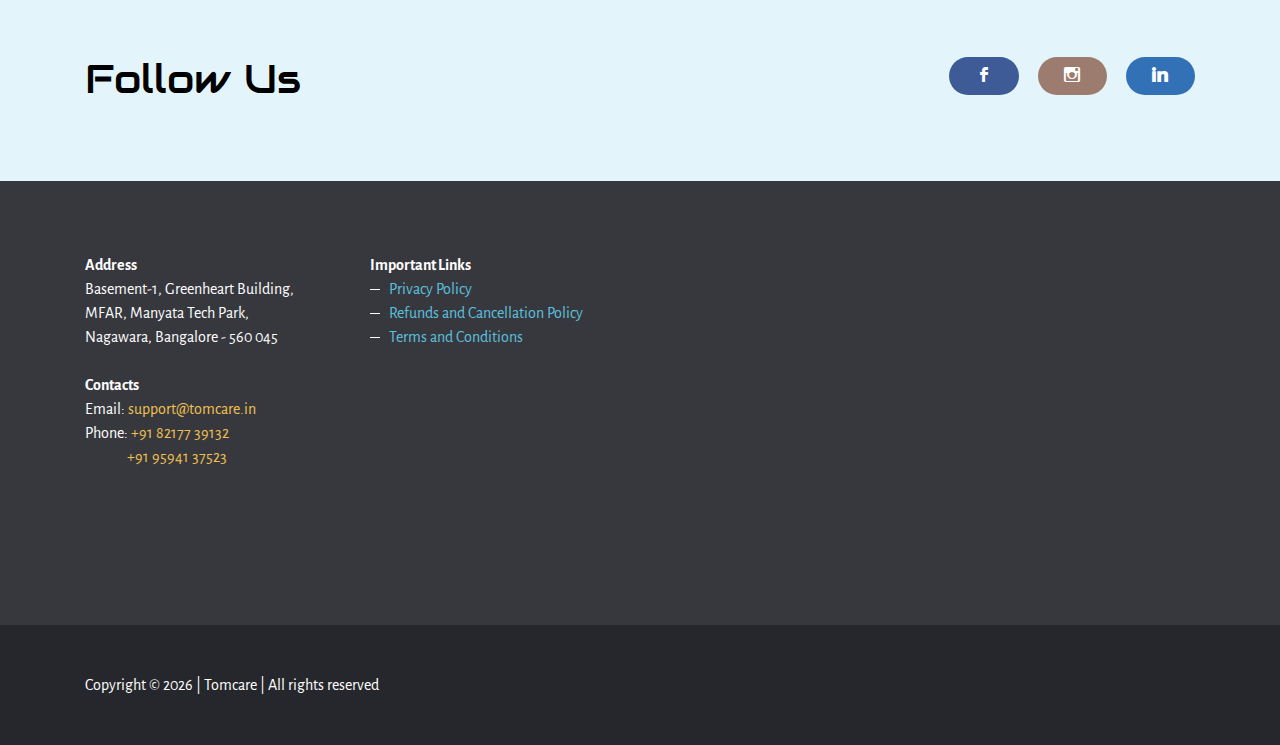
==== commit 7bd4640d: "compliance" ====
--- a/index.html
+++ b/index.html
@@ -432,12 +432,21 @@
 							&nbsp;&nbsp;&nbsp;&nbsp;&nbsp;&nbsp;&nbsp;&nbsp;&nbsp;&nbsp;&nbsp;&nbsp;&nbsp;
 							<a href="tel:9594137523">+91 95941 37523</a>
 						</p>
-						<p>
-							<strong>Important Links:</strong><br>
-							<a href="refundandcancellation.html" target="_blank">Refund and Cancellation Policy</a>
-						</p>
-					</div>
-					<div class="col-xs-12 col-md-3"></div>
+					</div>
+                    <div class="col-xs-12 col-md-3">
+                        <strong>Important Links</strong>
+                        <ul>
+                            <li>
+                                <a href="privacypolicy.html" target="_blank" class="text-info">Privacy Policy</a>
+                            </li>
+                            <li>
+                                <a href="refundandcancellation.html" target="_blank" class="text-info">Refunds and Cancellation Policy</a>
+                            </li>
+                            <li>
+                                <a href="termsandconditions.html" target="_blank" class="text-info">Terms and Conditions</a>
+                            </li>
+                        </ul>
+                    </div>
 					<div class="col-xs-12 col-md-6">
 						<div class="mbr-map"><iframe frameborder="0" style="border:0" src="https://www.google.com/maps/embed?pb=!1m18!1m12!1m3!1d3886.8525364022175!2d77.61875561477142!3d13.045056890807645!2m3!1f0!2f0!3f0!3m2!1i1024!2i768!4f13.1!3m3!1m2!1s0x3bae17d94260d7df%3A0xf48d86d5947bc1b!2sTOMCARE!5e0!3m2!1sen!2sin!4v1575049731063!5m2!1sen!2sin" allowfullscreen=""></iframe></div>
 					</div>
@@ -447,7 +456,7 @@
         <footer class="mbr-section mbr-section-nopadding mbr-footer" id="footer1-2" data-rv-view="43">
 			<div class="container">
 				<p>
-					Copyright © <script>document.write(new Date().getFullYear());</script> | Tomcare.
+					Copyright © <script>document.write(new Date().getFullYear());</script> | Tomcare | All rights reserved
 				</p>
 			</div>
 		</footer>
--- a/assets/custom/css/style.css
+++ b/assets/custom/css/style.css
@@ -109,6 +109,14 @@
 }
 #refund-and-cancellation {
     background-color: bisque;
+    min-height: calc(100vh);
+}
+#privacy-policy {
+    background-color: aliceblue;
+    min-height: calc(100vh);
+}
+#terms-and-conditions {
+    background-color: mediumaquamarine;
     min-height: calc(100vh - 7.5rem);
 }
 footer {
